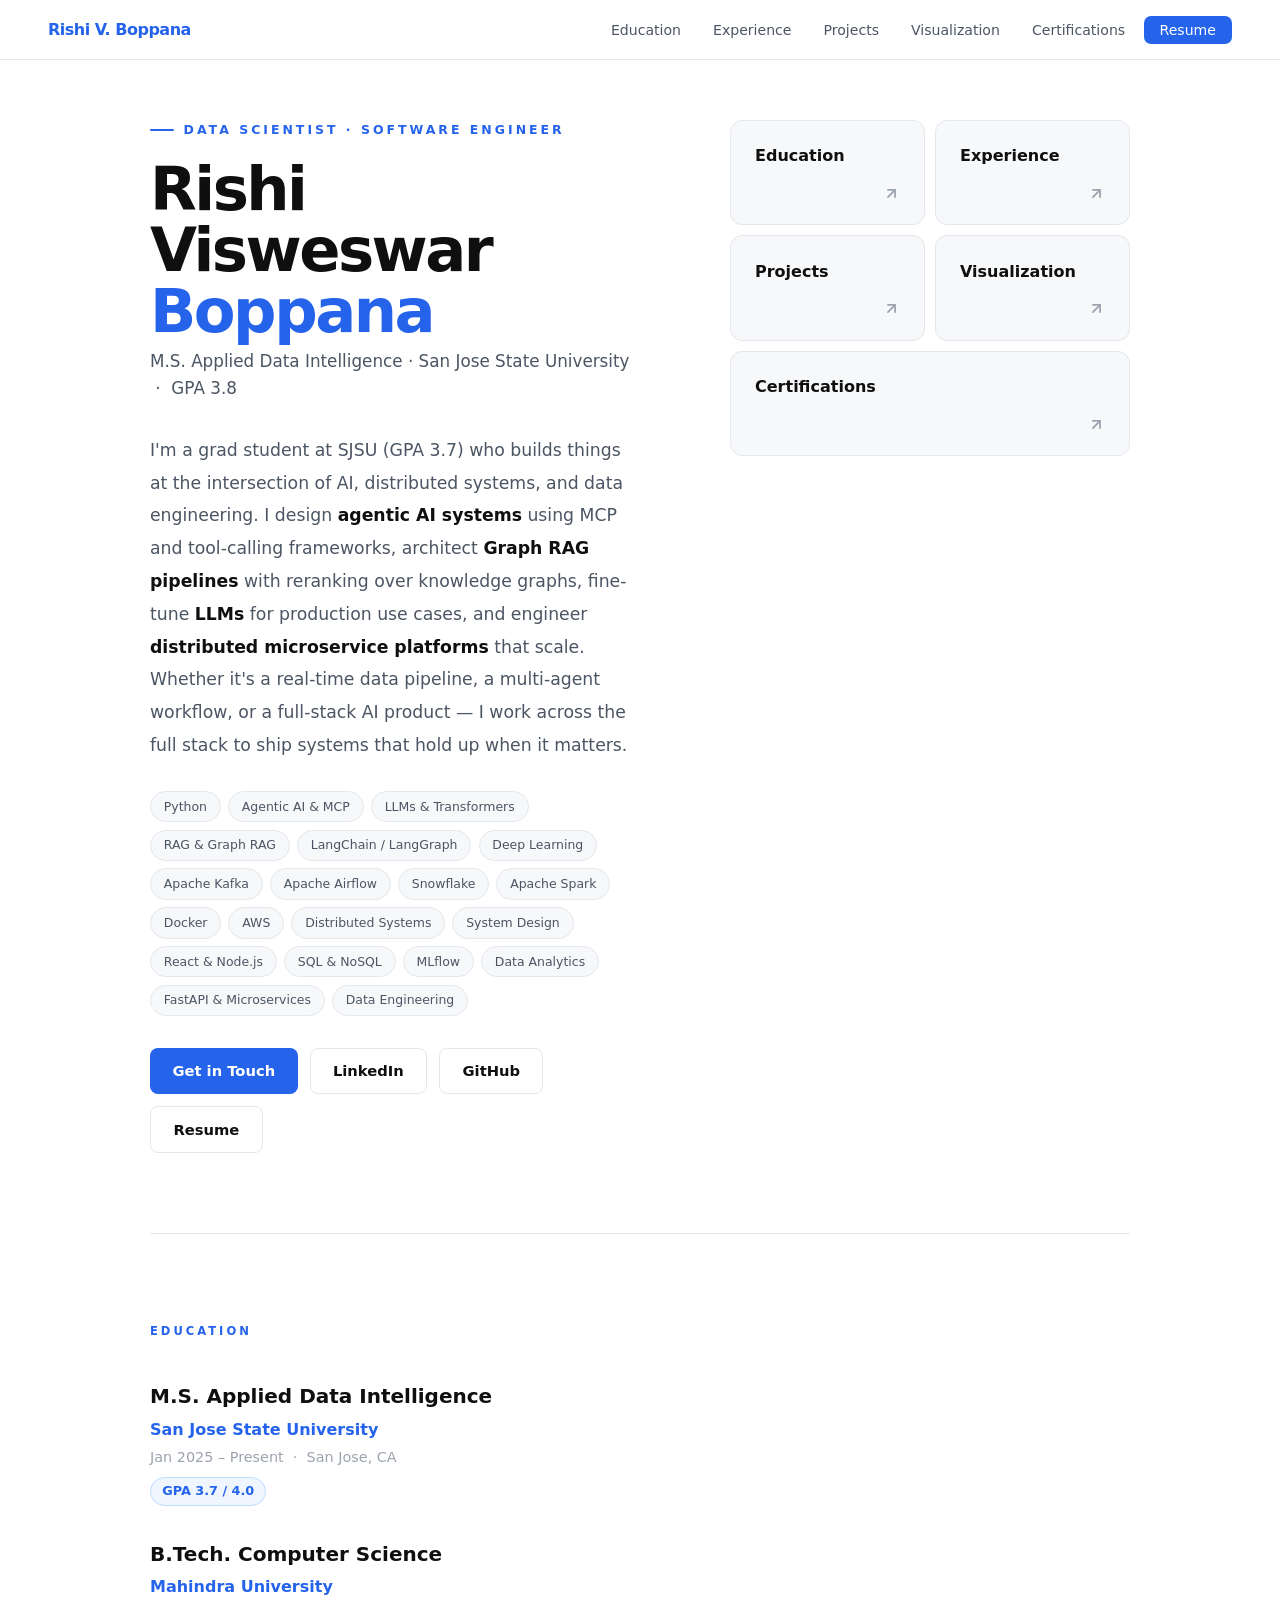
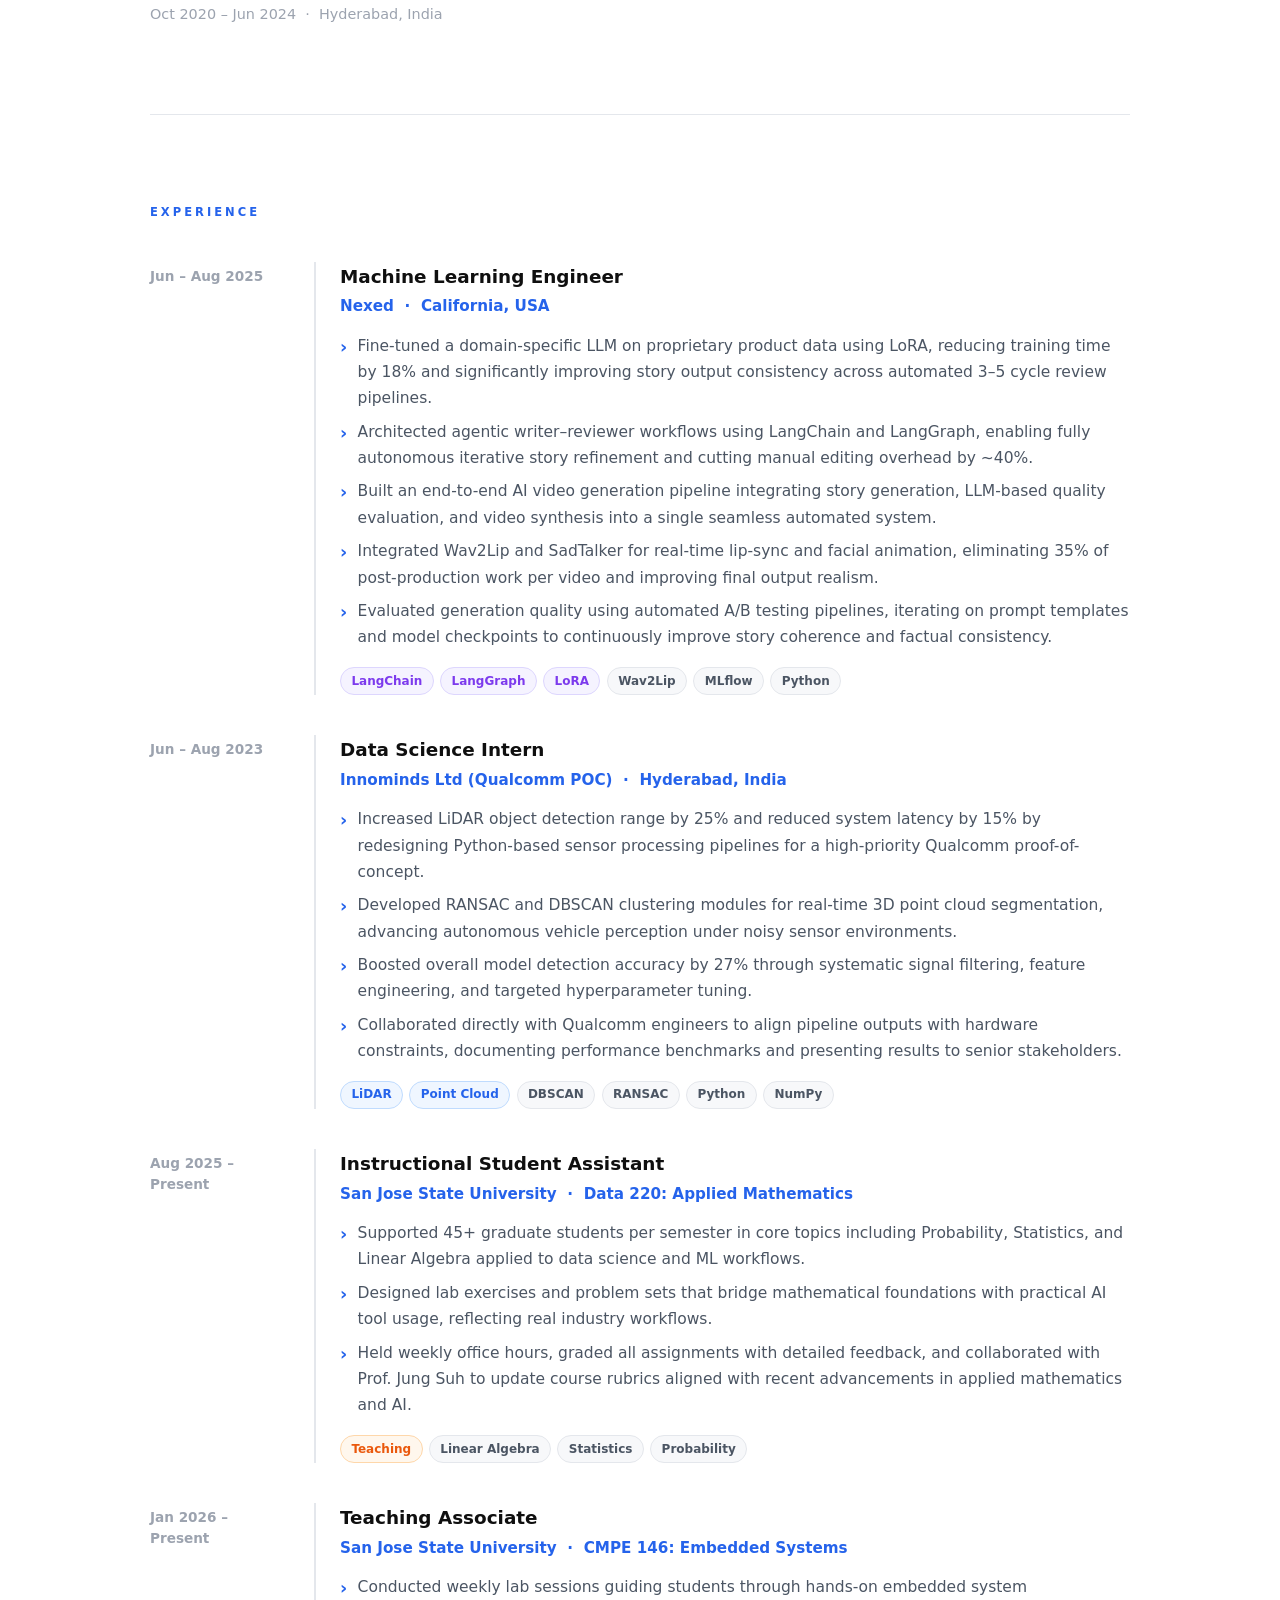
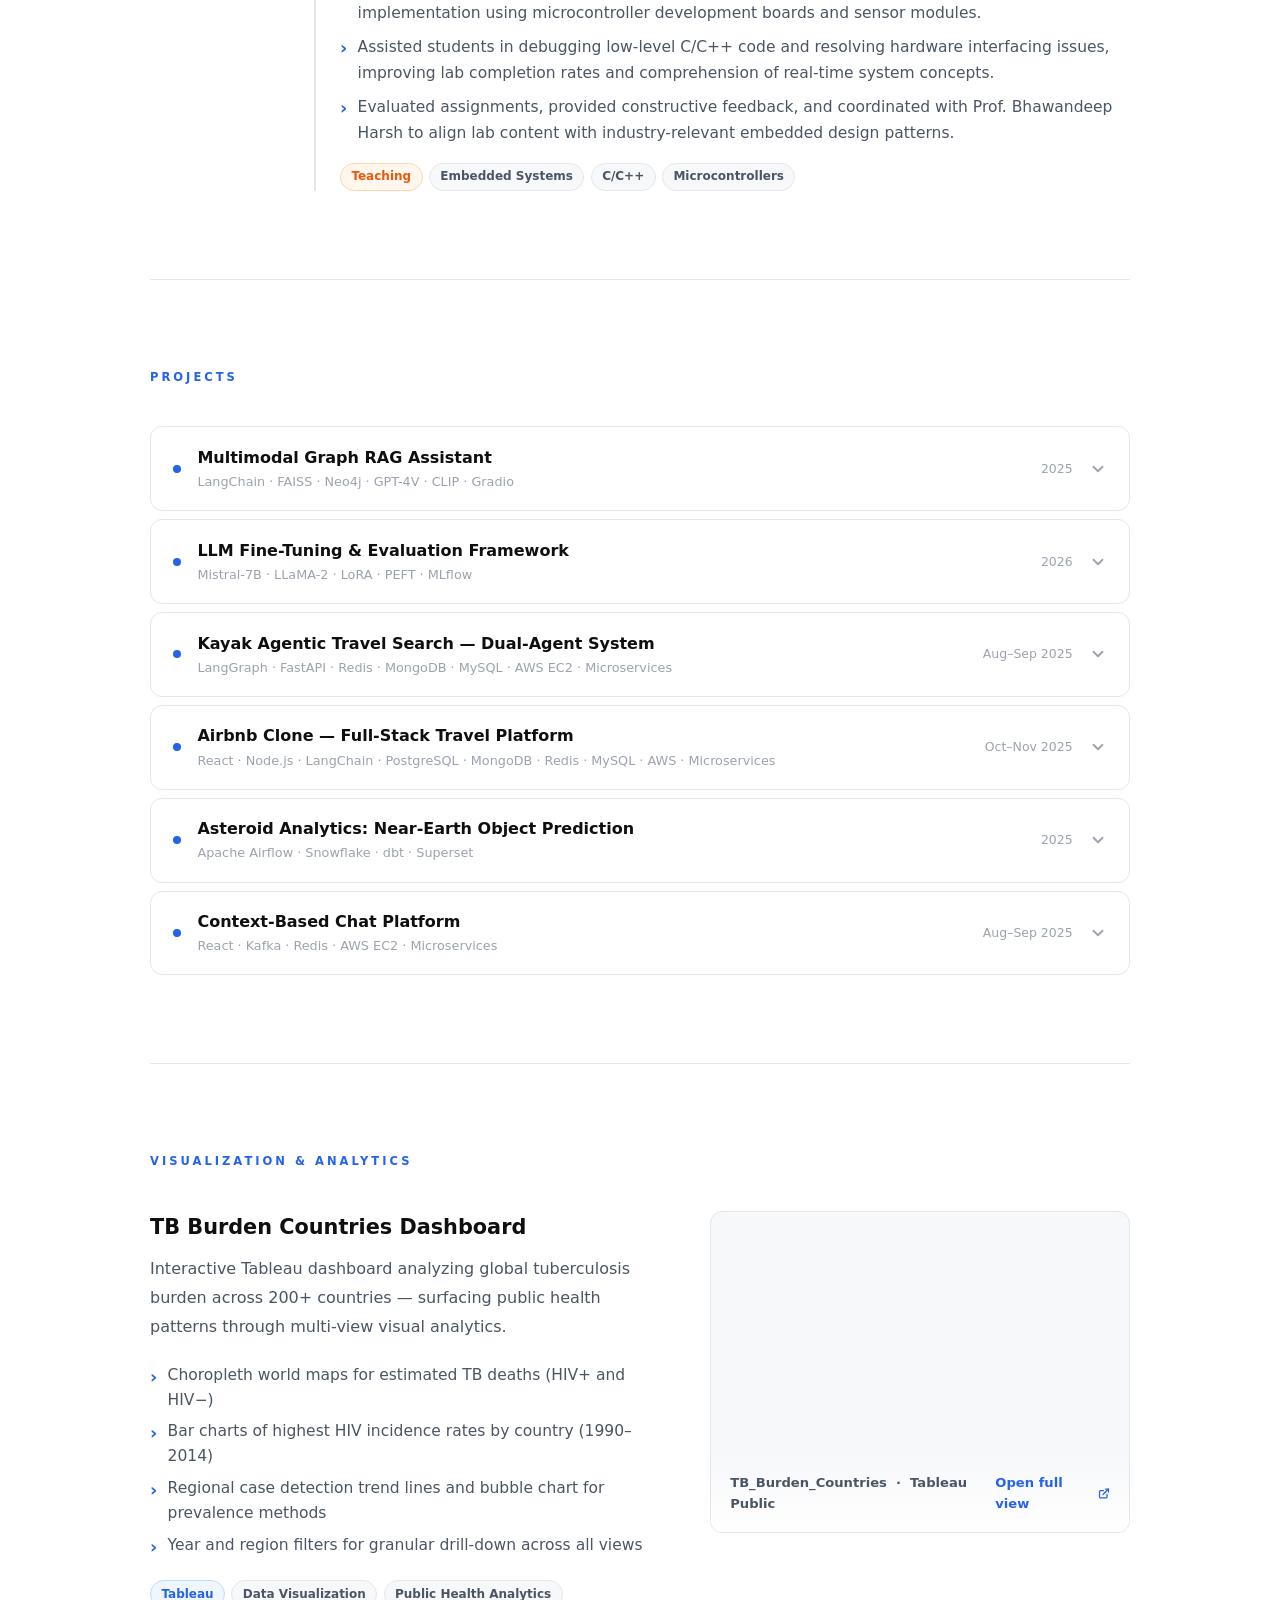
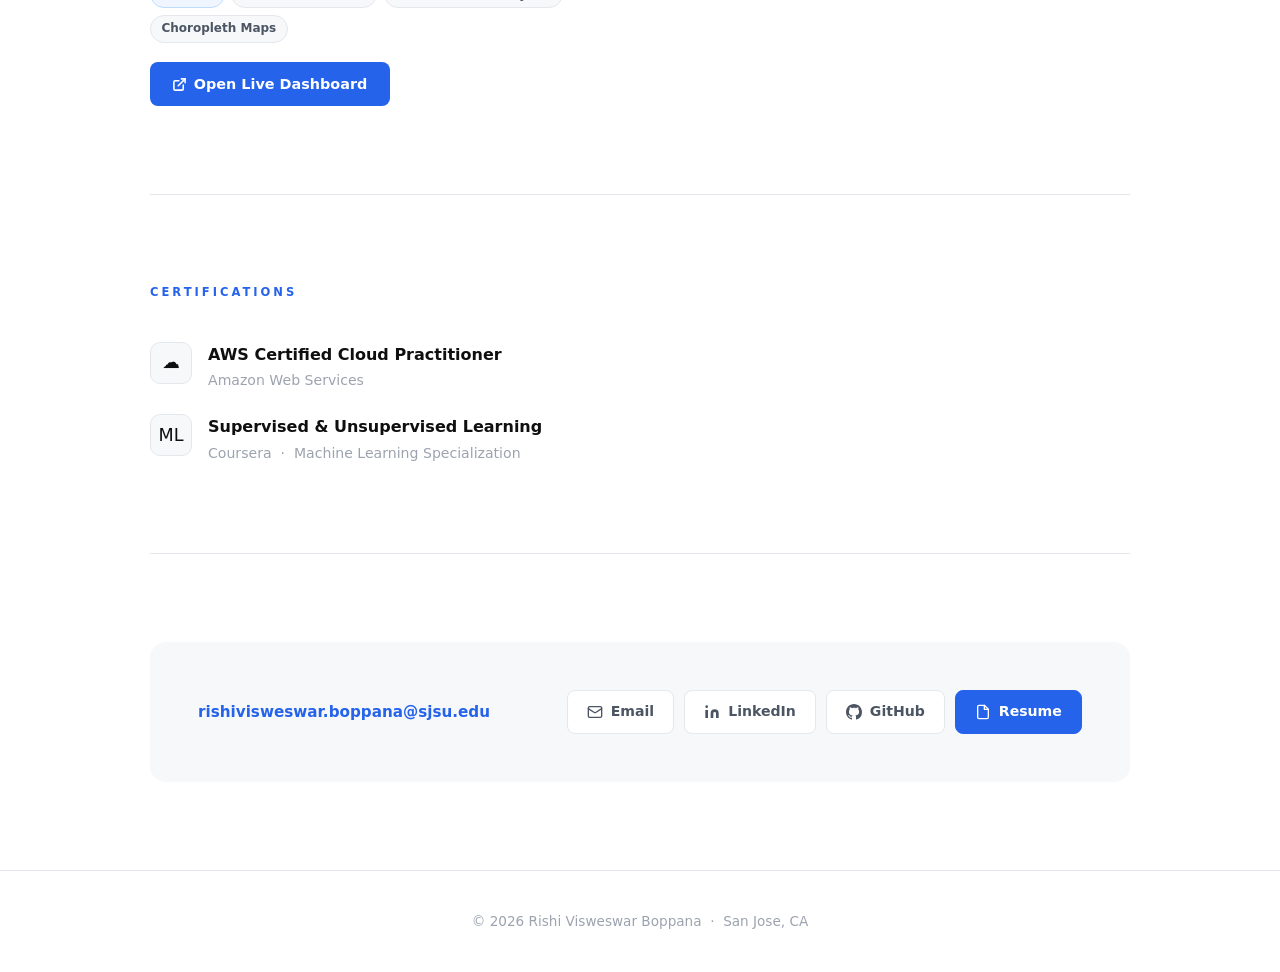
==== index.html @ b22c9c9e "Updating GPA" ====
<!DOCTYPE html>
<html lang="en">
<head>
  <meta charset="UTF-8" />
  <meta name="viewport" content="width=device-width, initial-scale=1.0" />
  <title>Rishi Visweswar Boppana</title>
  <style>
    *, *::before, *::after { box-sizing: border-box; margin: 0; padding: 0; }
    :root {
      --bg:       #ffffff;
      --bg2:      #f7f8fa;
      --bg3:      #f0f2f5;
      --border:   #e4e7ec;
      --text:     #0f0f0f;
      --sub:      #4b5563;
      --muted:    #9ca3af;
      --accent:   #2563eb;
      --accent-h: #1d4ed8;
      --accent-l: #eff6ff;
      --accent-b: #bfdbfe;
      --green:    #16a34a;
      --green-l:  #f0fdf4;
      --purple:   #7c3aed;
      --purple-l: #f5f3ff;
      --orange:   #ea580c;
      --orange-l: #fff7ed;
      --radius:   12px;
      --t:        0.2s ease;
    }
    html { scroll-behavior: smooth; }
    body { font-family: 'Segoe UI', system-ui, -apple-system, sans-serif; background: var(--bg); color: var(--text); line-height: 1.6; font-size: 17px; }
    ::-webkit-scrollbar { width: 5px; }
    ::-webkit-scrollbar-track { background: var(--bg2); }
    ::-webkit-scrollbar-thumb { background: var(--border); border-radius: 99px; }

    /* ── Nav ── */
    nav {
      position: fixed; top: 0; left: 0; right: 0; z-index: 200;
      background: rgba(255,255,255,0.92); backdrop-filter: blur(16px);
      border-bottom: 1px solid var(--border);
      height: 60px; display: flex; align-items: center; justify-content: space-between;
      padding: 0 3rem;
    }
    .nav-brand { font-weight: 800; font-size: 1rem; color: var(--accent); text-decoration: none; letter-spacing: -0.5px; }
    .nav-links { display: flex; gap: 0.3rem; list-style: none; }
    .nav-links a {
      text-decoration: none; color: var(--sub); font-size: 0.88rem; font-weight: 500;
      padding: 0.4rem 0.85rem; border-radius: 7px; transition: all var(--t);
    }
    .nav-links a:hover { background: var(--accent-l); color: var(--accent); }
    .nav-resume-btn {
      background: var(--accent); color: #fff !important;
      padding: 0.4rem 1rem !important; border-radius: 7px;
    }
    .nav-resume-btn:hover { background: var(--accent-h) !important; color: #fff !important; }

    /* ── Page layout ── */
    .page { max-width: 1060px; margin: 0 auto; padding: 0 2.5rem; }

    /* ── Hero ── */
    .hero {
      padding-top: 120px; padding-bottom: 80px;
      display: grid; grid-template-columns: 1fr 400px; gap: 6rem; align-items: start;
    }
    .hero-eyebrow {
      font-size: 0.78rem; font-weight: 700; color: var(--accent);
      letter-spacing: 3px; text-transform: uppercase;
      margin-bottom: 1.2rem; display: flex; align-items: center; gap: 0.6rem;
    }
    .hero-eyebrow::before { content: ''; width: 24px; height: 2px; background: var(--accent); border-radius: 2px; }
    h1.hero-name {
      font-size: 3.8rem; font-weight: 800; line-height: 1.0;
      letter-spacing: -2.5px; color: var(--text); margin-bottom: 0.4rem;
    }
    h1.hero-name span { color: var(--accent); }
    .hero-role { font-size: 1.05rem; color: var(--sub); font-weight: 500; margin-bottom: 2rem; }
    .hero-bio { font-size: 1.08rem; color: var(--sub); line-height: 1.9; margin-bottom: 1.8rem; }
    .hero-bio strong { color: var(--text); font-weight: 700; }
    .hero-bio p + p { margin-top: 1rem; }
    .tags { display: flex; flex-wrap: wrap; gap: 0.45rem; margin-bottom: 2rem; }
    .tag-pill {
      font-size: 0.78rem; font-weight: 500; padding: 0.3rem 0.8rem;
      border-radius: 99px; border: 1.5px solid var(--border);
      color: var(--sub); background: var(--bg2); transition: all var(--t);
    }
    .tag-pill:hover { border-color: var(--accent); color: var(--accent); background: var(--accent-l); }
    .hero-btns { display: flex; gap: 0.75rem; flex-wrap: wrap; }
    .btn {
      padding: 0.65rem 1.4rem; border-radius: 8px; font-weight: 600; font-size: 0.92rem;
      text-decoration: none; transition: all var(--t);
      display: inline-flex; align-items: center; gap: 0.4rem;
    }
    .btn-solid { background: var(--accent); color: #fff; }
    .btn-solid:hover { background: var(--accent-h); }
    .btn-outline { background: transparent; color: var(--text); border: 1.5px solid var(--border); }
    .btn-outline:hover { border-color: var(--accent); color: var(--accent); background: var(--accent-l); }

    /* Section nav boxes */
    .section-nav { display: grid; grid-template-columns: 1fr 1fr; gap: 10px; }
    .snav-box {
      display: flex; flex-direction: column; justify-content: space-between;
      background: var(--bg2); border: 1.5px solid var(--border);
      border-radius: var(--radius); padding: 1.4rem 1.5rem;
      text-decoration: none; min-height: 90px;
      transition: all var(--t);
    }
    .snav-box:hover {
      border-color: var(--accent); background: var(--accent-l);
      transform: translateY(-2px); box-shadow: 0 4px 20px rgba(37,99,235,0.1);
    }
    .snav-name { font-size: 1rem; font-weight: 700; color: var(--text); }
    .snav-arrow { display: flex; justify-content: flex-end; margin-top: 1rem; }
    .snav-arrow svg { width: 17px; height: 17px; color: var(--muted); transition: all var(--t); }
    .snav-box:hover .snav-arrow svg { color: var(--accent); transform: translate(2px,-2px); }
    .snav-span2 { grid-column: span 2; }

    /* ── Section divider ── */
    .sec-divider { border: none; border-top: 1px solid var(--border); margin: 0; }

    /* ── Section ── */
    .sec { padding: 5.5rem 0; }
    .sec-label {
      font-size: 0.72rem; font-weight: 800; letter-spacing: 3px;
      text-transform: uppercase; color: var(--accent); margin-bottom: 2.5rem;
    }

    /* ── Education ── */
    .edu-list { display: flex; flex-direction: column; gap: 2rem; }
    .edu-item {}
    .edu-degree { font-size: 1.25rem; font-weight: 700; color: var(--text); }
    .edu-school { font-size: 1rem; color: var(--accent); font-weight: 600; margin: 0.3rem 0 0.2rem; }
    .edu-meta { font-size: 0.9rem; color: var(--muted); }
    .edu-gpa {
      display: inline-block; margin-top: 0.5rem;
      font-size: 0.8rem; font-weight: 700; color: var(--accent);
      background: var(--accent-l); border: 1.5px solid var(--accent-b);
      padding: 0.2rem 0.7rem; border-radius: 99px;
    }

    /* ── Experience ── */
    .exp-list { display: flex; flex-direction: column; gap: 2.5rem; }
    .exp-item { display: grid; grid-template-columns: 140px 1fr; gap: 1.5rem; }
    .exp-date { font-size: 0.85rem; color: var(--muted); font-weight: 600; padding-top: 0.25rem; line-height: 1.5; }
    .exp-content { border-left: 2px solid var(--border); padding-left: 1.5rem; }
    .exp-title { font-size: 1.15rem; font-weight: 700; color: var(--text); }
    .exp-org { font-size: 0.95rem; color: var(--accent); font-weight: 600; margin: 0.2rem 0 0.65rem; }
    .exp-bullets { list-style: none; }
    .exp-bullets li { font-size: 0.97rem; color: var(--sub); padding: 0.22rem 0 0.22rem 1.1rem; position: relative; line-height: 1.7; }
    .exp-bullets li::before { content: '›'; position: absolute; left: 0; color: var(--accent); font-weight: 700; font-size: 1.1rem; }
    .chip-row { display: flex; flex-wrap: wrap; gap: 0.4rem; margin-top: 0.8rem; }
    .chip {
      font-size: 0.75rem; font-weight: 600; padding: 0.22rem 0.65rem;
      border-radius: 99px; border: 1.5px solid;
    }
    .chip-blue   { background: #eff6ff; color: #2563eb; border-color: #bfdbfe; }
    .chip-purple { background: #f5f3ff; color: #7c3aed; border-color: #ddd6fe; }
    .chip-green  { background: #f0fdf4; color: #16a34a; border-color: #bbf7d0; }
    .chip-orange { background: #fff7ed; color: #ea580c; border-color: #fed7aa; }
    .chip-gray   { background: var(--bg2); color: var(--sub); border-color: var(--border); }

    /* ── Projects ── */
    .proj-list { display: flex; flex-direction: column; gap: 0.5rem; }
    .proj-item {
      border: 1.5px solid var(--border); border-radius: var(--radius);
      overflow: hidden; background: var(--bg);
      transition: border-color var(--t), box-shadow var(--t);
    }
    .proj-item:hover { border-color: var(--accent-b); }
    .proj-item.open { border-color: var(--accent); box-shadow: 0 2px 16px rgba(37,99,235,0.08); }
    .proj-header {
      display: flex; align-items: center; justify-content: space-between;
      padding: 1.1rem 1.4rem; cursor: pointer; user-select: none;
      transition: background var(--t);
    }
    .proj-header:hover { background: var(--bg2); }
    .proj-left { display: flex; align-items: center; gap: 1rem; }
    .proj-dot { width: 8px; height: 8px; border-radius: 50%; background: var(--accent); flex-shrink: 0; }
    .proj-name { font-size: 1rem; font-weight: 700; color: var(--text); }
    .proj-stack { font-size: 0.8rem; color: var(--muted); margin-top: 0.1rem; }
    .proj-right { display: flex; align-items: center; gap: 1rem; flex-shrink: 0; }
    .proj-year { font-size: 0.78rem; color: var(--muted); white-space: nowrap; }
    .chevron { width: 18px; height: 18px; color: var(--muted); transition: transform var(--t); }
    .proj-item.open .chevron { transform: rotate(180deg); color: var(--accent); }
    .proj-body { max-height: 0; overflow: hidden; transition: max-height 0.4s cubic-bezier(.4,0,.2,1); }
    .proj-item.open .proj-body { max-height: 600px; }
    .proj-body-inner { padding: 1.1rem 1.4rem 1.4rem; border-top: 1px solid var(--border); background: var(--bg2); }
    .proj-bullets { list-style: none; margin-bottom: 1rem; }
    .proj-bullets li { font-size: 0.95rem; color: var(--sub); padding: 0.22rem 0 0.22rem 1.1rem; position: relative; line-height: 1.7; }
    .proj-bullets li::before { content: '›'; position: absolute; left: 0; color: var(--accent); font-weight: 700; font-size: 1.1rem; }
    .proj-footer { display: flex; align-items: center; justify-content: space-between; flex-wrap: wrap; gap: 0.7rem; }
    .gh-link {
      font-size: 0.85rem; font-weight: 600; text-decoration: none; color: var(--accent);
      display: flex; align-items: center; gap: 0.35rem; transition: color var(--t);
    }
    .gh-link:hover { color: var(--accent-h); }

    /* ── Visualization ── */
    .viz-wrap { display: grid; grid-template-columns: 1fr 420px; gap: 3rem; align-items: start; }
    .viz-title { font-size: 1.3rem; font-weight: 700; color: var(--text); margin-bottom: 0.7rem; }
    .viz-desc { font-size: 1rem; color: var(--sub); line-height: 1.8; margin-bottom: 1.1rem; }
    .viz-bullets { list-style: none; margin-bottom: 1.2rem; }
    .viz-bullets li { font-size: 0.97rem; color: var(--sub); padding: 0.22rem 0 0.22rem 1.1rem; position: relative; line-height: 1.6; }
    .viz-bullets li::before { content: '›'; position: absolute; left: 0; color: var(--accent); font-weight: 700; font-size: 1.1rem; }
    .tableau-frame-wrap {
      border: 1.5px solid var(--border); border-radius: var(--radius);
      overflow: hidden; background: var(--bg2);
      position: relative;
    }
    .tableau-frame-wrap iframe {
      display: block; width: 100%; height: 320px; border: none;
    }
    .tableau-overlay {
      position: absolute; bottom: 0; left: 0; right: 0;
      background: linear-gradient(transparent, rgba(255,255,255,0.95));
      padding: 1.5rem 1.2rem 1.1rem;
      display: flex; align-items: center; justify-content: space-between;
    }
    .tableau-label { font-size: 0.82rem; font-weight: 600; color: var(--sub); }
    .tableau-open {
      font-size: 0.82rem; font-weight: 700; color: var(--accent);
      text-decoration: none; display: flex; align-items: center; gap: 0.3rem;
      transition: color var(--t);
    }
    .tableau-open:hover { color: var(--accent-h); }

    /* ── Certifications ── */
    .cert-list { display: flex; flex-direction: column; gap: 1.4rem; }
    .cert-item { display: flex; align-items: flex-start; gap: 1rem; }
    .cert-icon {
      width: 42px; height: 42px; border-radius: 10px;
      border: 1.5px solid var(--border); background: var(--bg2);
      display: flex; align-items: center; justify-content: center;
      flex-shrink: 0; font-size: 1.1rem;
    }
    .cert-name { font-size: 1rem; font-weight: 700; color: var(--text); }
    .cert-issuer { font-size: 0.88rem; color: var(--muted); margin-top: 0.15rem; }

    /* ── Contact ── */
    .contact-wrap {
      background: var(--bg2); border-radius: 16px; padding: 3rem;
      display: flex; align-items: center; justify-content: space-between;
      flex-wrap: wrap; gap: 2rem;
    }
    .contact-hl { font-size: 1.5rem; font-weight: 800; color: var(--text); letter-spacing: -0.5px; }
    .contact-sub { font-size: 1rem; color: var(--sub); margin-top: 0.3rem; }
    .contact-links { display: flex; gap: 0.6rem; flex-wrap: wrap; }
    .contact-btn {
      display: flex; align-items: center; gap: 0.5rem;
      padding: 0.6rem 1.2rem; border-radius: 8px;
      font-weight: 600; font-size: 0.88rem; text-decoration: none;
      border: 1.5px solid var(--border); color: var(--sub); background: var(--bg);
      transition: all var(--t);
    }
    .contact-btn:hover { border-color: var(--accent); color: var(--accent); background: var(--accent-l); }
    .contact-btn svg { width: 16px; height: 16px; }

    /* ── Footer ── */
    footer { text-align: center; padding: 2.5rem; font-size: 0.85rem; color: var(--muted); border-top: 1px solid var(--border); }

    /* ── Fade-in ── */
    .fi { opacity: 0; transform: translateY(16px); transition: opacity 0.55s ease, transform 0.55s ease; }
    .fi.vis { opacity: 1; transform: none; }

    @media (max-width: 860px) {
      .hero { grid-template-columns: 1fr; gap: 3rem; }
      .viz-wrap { grid-template-columns: 1fr; }
      nav { padding: 0 1.5rem; }
      .page { padding: 0 1.5rem; }
    }
    @media (max-width: 580px) {
      h1.hero-name { font-size: 2.8rem; letter-spacing: -1.5px; }
      .exp-item { grid-template-columns: 1fr; gap: 0.3rem; }
      .nav-links { display: none; }
      .contact-wrap { padding: 2rem 1.5rem; }
    }
  </style>
</head>
<body>

<nav>
  <a class="nav-brand" href="index.html">Rishi V. Boppana</a>
  <ul class="nav-links">
    <li><a href="#education">Education</a></li>
    <li><a href="#experience">Experience</a></li>
    <li><a href="#projects">Projects</a></li>
    <li><a href="#viz">Visualization</a></li>
    <li><a href="#certifications">Certifications</a></li>
    <li><a href="resume.html" class="nav-resume-btn">Resume</a></li>
  </ul>
</nav>

<div class="page">

  <!-- ══ HERO ══ -->
  <div class="hero">
    <div class="fi">
      <p class="hero-eyebrow">Data Scientist · Software Engineer</p>
      <h1 class="hero-name">Rishi<br>Visweswar<br><span>Boppana</span></h1>
      <p class="hero-role">M.S. Applied Data Intelligence · San Jose State University &nbsp;·&nbsp; GPA 3.8</p>
      <div class="hero-bio">
        <p>
          I'm a grad student at SJSU (GPA 3.7) who builds things at the intersection of AI, distributed systems, and data engineering. I design <strong>agentic AI systems</strong> using MCP and tool-calling frameworks, architect <strong>Graph RAG pipelines</strong> with reranking over knowledge graphs, fine-tune <strong>LLMs</strong> for production use cases, and engineer <strong>distributed microservice platforms</strong> that scale. Whether it's a real-time data pipeline, a multi-agent workflow, or a full-stack AI product — I work across the full stack to ship systems that hold up when it matters.
        </p>
      </div>
      <div class="tags">
        <span class="tag-pill">Python</span>
        <span class="tag-pill">Agentic AI & MCP</span>
        <span class="tag-pill">LLMs & Transformers</span>
        <span class="tag-pill">RAG & Graph RAG</span>
        <span class="tag-pill">LangChain / LangGraph</span>
        <span class="tag-pill">Deep Learning</span>
        <span class="tag-pill">Apache Kafka</span>
        <span class="tag-pill">Apache Airflow</span>
        <span class="tag-pill">Snowflake</span>
        <span class="tag-pill">Apache Spark</span>
        <span class="tag-pill">Docker</span>
        <span class="tag-pill">AWS</span>
        <span class="tag-pill">Distributed Systems</span>
        <span class="tag-pill">System Design</span>
        <span class="tag-pill">React & Node.js</span>
        <span class="tag-pill">SQL & NoSQL</span>
        <span class="tag-pill">MLflow</span>
        <span class="tag-pill">Data Analytics</span>
        <span class="tag-pill">FastAPI & Microservices</span>
        <span class="tag-pill">Data Engineering</span>
      </div>
      <div class="hero-btns">
        <a href="mailto:rishivisweswar.boppana@sjsu.edu" class="btn btn-solid">Get in Touch</a>
        <a href="https://www.linkedin.com/in/rishi-boppana/" target="_blank" class="btn btn-outline">LinkedIn</a>
        <a href="https://github.com/rishiboppana" target="_blank" class="btn btn-outline">GitHub</a>
        <a href="resume.html" class="btn btn-outline">Resume</a>
      </div>
    </div>

    <div class="fi" style="transition-delay:0.1s">
      <div class="section-nav">
        <a class="snav-box" href="#education">
          <div class="snav-name">Education</div>
          <div class="snav-arrow"><svg viewBox="0 0 24 24" fill="none" stroke="currentColor" stroke-width="2.5" stroke-linecap="round" stroke-linejoin="round"><line x1="7" y1="17" x2="17" y2="7"/><polyline points="7 7 17 7 17 17"/></svg></div>
        </a>
        <a class="snav-box" href="#experience">
          <div class="snav-name">Experience</div>
          <div class="snav-arrow"><svg viewBox="0 0 24 24" fill="none" stroke="currentColor" stroke-width="2.5" stroke-linecap="round" stroke-linejoin="round"><line x1="7" y1="17" x2="17" y2="7"/><polyline points="7 7 17 7 17 17"/></svg></div>
        </a>
        <a class="snav-box" href="#projects">
          <div class="snav-name">Projects</div>
          <div class="snav-arrow"><svg viewBox="0 0 24 24" fill="none" stroke="currentColor" stroke-width="2.5" stroke-linecap="round" stroke-linejoin="round"><line x1="7" y1="17" x2="17" y2="7"/><polyline points="7 7 17 7 17 17"/></svg></div>
        </a>
        <a class="snav-box" href="#viz">
          <div class="snav-name">Visualization</div>
          <div class="snav-arrow"><svg viewBox="0 0 24 24" fill="none" stroke="currentColor" stroke-width="2.5" stroke-linecap="round" stroke-linejoin="round"><line x1="7" y1="17" x2="17" y2="7"/><polyline points="7 7 17 7 17 17"/></svg></div>
        </a>
        <a class="snav-box snav-span2" href="#certifications">
          <div class="snav-name">Certifications</div>
          <div class="snav-arrow"><svg viewBox="0 0 24 24" fill="none" stroke="currentColor" stroke-width="2.5" stroke-linecap="round" stroke-linejoin="round"><line x1="7" y1="17" x2="17" y2="7"/><polyline points="7 7 17 7 17 17"/></svg></div>
        </a>
      </div>
    </div>
  </div>

  <hr class="sec-divider">

  <!-- ══ EDUCATION ══ -->
  <div class="sec fi" id="education">
    <p class="sec-label">Education</p>
    <div class="edu-list">
      <div class="edu-item">
        <div class="edu-degree">M.S. Applied Data Intelligence</div>
        <div class="edu-school">San Jose State University</div>
        <div class="edu-meta">Jan 2025 – Present &nbsp;·&nbsp; San Jose, CA</div>
        <span class="edu-gpa">GPA 3.7 / 4.0</span>
      </div>
      <div class="edu-item">
        <div class="edu-degree">B.Tech. Computer Science</div>
        <div class="edu-school">Mahindra University</div>
        <div class="edu-meta">Oct 2020 – Jun 2024 &nbsp;·&nbsp; Hyderabad, India</div>
      </div>
    </div>
  </div>

  <hr class="sec-divider">

  <!-- ══ EXPERIENCE ══ -->
  <div class="sec fi" id="experience">
    <p class="sec-label">Experience</p>
    <div class="exp-list">

      <div class="exp-item">
        <div class="exp-date">Jun – Aug 2025</div>
        <div class="exp-content">
          <div class="exp-title">Machine Learning Engineer</div>
          <div class="exp-org">Nexed &nbsp;·&nbsp; California, USA</div>
          <ul class="exp-bullets">
            <li>Fine-tuned a domain-specific LLM on proprietary product data using LoRA, reducing training time by 18% and significantly improving story output consistency across automated 3–5 cycle review pipelines.</li>
            <li>Architected agentic writer–reviewer workflows using LangChain and LangGraph, enabling fully autonomous iterative story refinement and cutting manual editing overhead by ~40%.</li>
            <li>Built an end-to-end AI video generation pipeline integrating story generation, LLM-based quality evaluation, and video synthesis into a single seamless automated system.</li>
            <li>Integrated Wav2Lip and SadTalker for real-time lip-sync and facial animation, eliminating 35% of post-production work per video and improving final output realism.</li>
            <li>Evaluated generation quality using automated A/B testing pipelines, iterating on prompt templates and model checkpoints to continuously improve story coherence and factual consistency.</li>
          </ul>
          <div class="chip-row">
            <span class="chip chip-purple">LangChain</span><span class="chip chip-purple">LangGraph</span>
            <span class="chip chip-purple">LoRA</span><span class="chip chip-gray">Wav2Lip</span><span class="chip chip-gray">MLflow</span><span class="chip chip-gray">Python</span>
          </div>
        </div>
      </div>

      <div class="exp-item">
        <div class="exp-date">Jun – Aug 2023</div>
        <div class="exp-content">
          <div class="exp-title">Data Science Intern</div>
          <div class="exp-org">Innominds Ltd (Qualcomm POC) &nbsp;·&nbsp; Hyderabad, India</div>
          <ul class="exp-bullets">
            <li>Increased LiDAR object detection range by 25% and reduced system latency by 15% by redesigning Python-based sensor processing pipelines for a high-priority Qualcomm proof-of-concept.</li>
            <li>Developed RANSAC and DBSCAN clustering modules for real-time 3D point cloud segmentation, advancing autonomous vehicle perception under noisy sensor environments.</li>
            <li>Boosted overall model detection accuracy by 27% through systematic signal filtering, feature engineering, and targeted hyperparameter tuning.</li>
            <li>Collaborated directly with Qualcomm engineers to align pipeline outputs with hardware constraints, documenting performance benchmarks and presenting results to senior stakeholders.</li>
          </ul>
          <div class="chip-row">
            <span class="chip chip-blue">LiDAR</span><span class="chip chip-blue">Point Cloud</span>
            <span class="chip chip-gray">DBSCAN</span><span class="chip chip-gray">RANSAC</span><span class="chip chip-gray">Python</span><span class="chip chip-gray">NumPy</span>
          </div>
        </div>
      </div>

      <div class="exp-item">
        <div class="exp-date">Aug 2025 – Present</div>
        <div class="exp-content">
          <div class="exp-title">Instructional Student Assistant</div>
          <div class="exp-org">San Jose State University &nbsp;·&nbsp; Data 220: Applied Mathematics</div>
          <ul class="exp-bullets">
            <li>Supported 45+ graduate students per semester in core topics including Probability, Statistics, and Linear Algebra applied to data science and ML workflows.</li>
            <li>Designed lab exercises and problem sets that bridge mathematical foundations with practical AI tool usage, reflecting real industry workflows.</li>
            <li>Held weekly office hours, graded all assignments with detailed feedback, and collaborated with Prof. Jung Suh to update course rubrics aligned with recent advancements in applied mathematics and AI.</li>
          </ul>
          <div class="chip-row">
            <span class="chip chip-orange">Teaching</span><span class="chip chip-gray">Linear Algebra</span><span class="chip chip-gray">Statistics</span><span class="chip chip-gray">Probability</span>
          </div>
        </div>
      </div>

      <div class="exp-item">
        <div class="exp-date">Jan 2026 – Present</div>
        <div class="exp-content">
          <div class="exp-title">Teaching Associate</div>
          <div class="exp-org">San Jose State University &nbsp;·&nbsp; CMPE 146: Embedded Systems</div>
          <ul class="exp-bullets">
            <li>Conducted weekly lab sessions guiding students through hands-on embedded system implementation using microcontroller development boards and sensor modules.</li>
            <li>Assisted students in debugging low-level C/C++ code and resolving hardware interfacing issues, improving lab completion rates and comprehension of real-time system concepts.</li>
            <li>Evaluated assignments, provided constructive feedback, and coordinated with Prof. Bhawandeep Harsh to align lab content with industry-relevant embedded design patterns.</li>
          </ul>
          <div class="chip-row">
            <span class="chip chip-orange">Teaching</span><span class="chip chip-gray">Embedded Systems</span><span class="chip chip-gray">C/C++</span><span class="chip chip-gray">Microcontrollers</span>
          </div>
        </div>
      </div>

    </div>
  </div>

  <hr class="sec-divider">

  <!-- ══ PROJECTS ══ -->
  <div class="sec fi" id="projects">
    <p class="sec-label">Projects</p>
    <div class="proj-list">

      <div class="proj-item">
        <div class="proj-header" onclick="toggleProj(this)">
          <div class="proj-left">
            <span class="proj-dot"></span>
            <div>
              <div class="proj-name">Multimodal Graph RAG Assistant</div>
              <div class="proj-stack">LangChain · FAISS · Neo4j · GPT-4V · CLIP · Gradio</div>
            </div>
          </div>
          <div class="proj-right">
            <span class="proj-year">2025</span>
            <svg class="chevron" viewBox="0 0 24 24" fill="none" stroke="currentColor" stroke-width="2.5" stroke-linecap="round" stroke-linejoin="round"><polyline points="6 9 12 15 18 9"/></svg>
          </div>
        </div>
        <div class="proj-body"><div class="proj-body-inner">
          <ul class="proj-bullets">
            <li><strong>Problem:</strong> Standard vector RAG fails on complex documents where entities and concepts are deeply interconnected — requiring a hybrid retrieval system that combines dense vector search with structured knowledge graph traversal.</li>
            <li><strong>Graph RAG Architecture:</strong> Integrated Neo4j as a knowledge graph store alongside FAISS vector index — entities and relationships extracted from documents are stored as graph nodes/edges, enabling multi-hop reasoning and relationship-aware retrieval that flat vector search cannot do.</li>
            <li><strong>Reranking Pipeline:</strong> Added a cross-encoder reranking stage after initial retrieval — candidate passages from both FAISS and Neo4j are scored by a reranker model and fused before being passed to GPT-4, significantly improving answer precision on complex multi-entity queries.</li>
            <li><strong>Multimodal Layer:</strong> Integrated CLIP for image embedding and GPT-4V for visual question answering, extending retrieval across PDFs, images, and structured tables with consistent accuracy across heterogeneous document types.</li>
            <li><strong>Deployment:</strong> Deployed as a Gradio web app with real-time multi-turn conversation, source attribution per response, and a retrieval trace panel surfacing which graph paths and vector chunks contributed to each answer.</li>
          </ul>
          <div class="proj-footer">
            <div class="chip-row"><span class="chip chip-blue">LangChain</span><span class="chip chip-blue">FAISS</span><span class="chip chip-purple">Neo4j</span><span class="chip chip-purple">Graph RAG</span><span class="chip chip-blue">GPT-4V</span><span class="chip chip-blue">CLIP</span><span class="chip chip-gray">Reranking</span><span class="chip chip-gray">Gradio</span></div>
            <a href="https://github.com/rishiboppana" class="gh-link" target="_blank">
              <svg width="14" height="14" viewBox="0 0 24 24" fill="currentColor"><path d="M12 0C5.37 0 0 5.37 0 12c0 5.31 3.435 9.795 8.205 11.385.6.105.825-.255.825-.57 0-.285-.015-1.23-.015-2.235-3.015.555-3.795-.735-4.035-1.41-.135-.345-.72-1.41-1.23-1.695-.42-.225-1.02-.78-.015-.795.945-.015 1.62.87 1.845 1.23 1.08 1.815 2.805 1.305 3.495.99.105-.78.42-1.305.765-1.605-2.67-.3-5.46-1.335-5.46-5.925 0-1.305.465-2.385 1.23-3.225-.12-.3-.54-1.53.12-3.18 0 0 1.005-.315 3.3 1.23.96-.27 1.98-.405 3-.405s2.04.135 3 .405c2.295-1.56 3.3-1.23 3.3-1.23.66 1.65.24 2.88.12 3.18.765.84 1.23 1.905 1.23 3.225 0 4.605-2.805 5.625-5.475 5.925.435.375.81 1.095.81 2.22 0 1.605-.015 2.895-.015 3.3 0 .315.225.69.825.57A12.02 12.02 0 0024 12c0-6.63-5.37-12-12-12z"/></svg>
              GitHub
            </a>
          </div>
        </div></div>
      </div>

      <div class="proj-item">
        <div class="proj-header" onclick="toggleProj(this)">
          <div class="proj-left">
            <span class="proj-dot"></span>
            <div>
              <div class="proj-name">LLM Fine-Tuning & Evaluation Framework</div>
              <div class="proj-stack">Mistral-7B · LLaMA-2 · LoRA · PEFT · MLflow</div>
            </div>
          </div>
          <div class="proj-right">
            <span class="proj-year">2026</span>
            <svg class="chevron" viewBox="0 0 24 24" fill="none" stroke="currentColor" stroke-width="2.5" stroke-linecap="round" stroke-linejoin="round"><polyline points="6 9 12 15 18 9"/></svg>
          </div>
        </div>
        <div class="proj-body"><div class="proj-body-inner">
          <ul class="proj-bullets">
            <li><strong>Goal:</strong> Build a reproducible framework for fine-tuning and evaluating open-source LLMs on domain-specific datasets, enabling systematic comparison of training strategies without requiring full model retraining.</li>
            <li><strong>Training:</strong> Fine-tuned Mistral-7B and LLaMA-2 on custom domain datasets using LoRA adapters and PEFT — training only a fraction of parameters while preserving base model accuracy, cutting compute by 60% compared to full fine-tuning.</li>
            <li><strong>Evaluation Pipeline:</strong> Built an automated MLflow-powered evaluation system that tracks every training run, logs BLEU, ROUGE-L, and perplexity metrics per checkpoint, and generates comparison dashboards across fine-tuning configurations.</li>
            <li><strong>Prompt Engineering Module:</strong> Designed a modular benchmarking suite that systematically tests zero-shot, few-shot, and instruction-tuned prompting across multiple NLP downstream tasks, giving a clear view of where each training strategy wins or fails.</li>
          </ul>
          <div class="proj-footer">
            <div class="chip-row"><span class="chip chip-purple">Mistral-7B</span><span class="chip chip-purple">LLaMA-2</span><span class="chip chip-purple">LoRA</span><span class="chip chip-purple">PEFT</span><span class="chip chip-gray">MLflow</span><span class="chip chip-gray">HuggingFace</span></div>
            <a href="https://github.com/rishiboppana" class="gh-link" target="_blank"><svg width="14" height="14" viewBox="0 0 24 24" fill="currentColor"><path d="M12 0C5.37 0 0 5.37 0 12c0 5.31 3.435 9.795 8.205 11.385.6.105.825-.255.825-.57 0-.285-.015-1.23-.015-2.235-3.015.555-3.795-.735-4.035-1.41-.135-.345-.72-1.41-1.23-1.695-.42-.225-1.02-.78-.015-.795.945-.015 1.62.87 1.845 1.23 1.08 1.815 2.805 1.305 3.495.99.105-.78.42-1.305.765-1.605-2.67-.3-5.46-1.335-5.46-5.925 0-1.305.465-2.385 1.23-3.225-.12-.3-.54-1.53.12-3.18 0 0 1.005-.315 3.3 1.23.96-.27 1.98-.405 3-.405s2.04.135 3 .405c2.295-1.56 3.3-1.23 3.3-1.23.66 1.65.24 2.88.12 3.18.765.84 1.23 1.905 1.23 3.225 0 4.605-2.805 5.625-5.475 5.925.435.375.81 1.095.81 2.22 0 1.605-.015 2.895-.015 3.3 0 .315.225.69.825.57A12.02 12.02 0 0024 12c0-6.63-5.37-12-12-12z"/></svg>GitHub</a>
          </div>
        </div></div>
      </div>

      <div class="proj-item">
        <div class="proj-header" onclick="toggleProj(this)">
          <div class="proj-left">
            <span class="proj-dot"></span>
            <div>
              <div class="proj-name">Kayak Agentic Travel Search — Dual-Agent System</div>
              <div class="proj-stack">LangGraph · FastAPI · Redis · MongoDB · MySQL · AWS EC2 · Microservices</div>
            </div>
          </div>
          <div class="proj-right">
            <span class="proj-year">Aug–Sep 2025</span>
            <svg class="chevron" viewBox="0 0 24 24" fill="none" stroke="currentColor" stroke-width="2.5" stroke-linecap="round" stroke-linejoin="round"><polyline points="6 9 12 15 18 9"/></svg>
          </div>
        </div>
        <div class="proj-body"><div class="proj-body-inner">
          <ul class="proj-bullets">
            <li><strong>Dual-Agent Design:</strong> Built a two-agent LangGraph architecture — Agent 1 parses natural-language queries into structured intents and constraints using MCP tool-calling; Agent 2 retrieves flights, hotels, and car data from a multi-database backend with Redis caching cutting repeated lookups by ~60%.</li>
            <li><strong>Microservice Architecture:</strong> Decomposed the backend into independent FastAPI microservices — a Query Service, Search Service, Cache Service, and User Service — each with its own data store: MySQL for structured booking records, MongoDB for unstructured travel content, and Redis for session state and hot-path caching.</li>
            <li><strong>Distributed Infrastructure:</strong> Deployed all services on AWS EC2 with auto-scaling groups, an Application Load Balancer distributing traffic across instances, and inter-service communication over REST — achieving 99.9% uptime and a 40% reduction in peak server load.</li>
            <li><strong>Conversational Intelligence:</strong> Implemented multi-turn context tracking and result reranking so users can progressively refine searches (e.g. "make it cheaper", "only direct flights") without re-stating full intent across conversation turns.</li>
          </ul>
          <div class="proj-footer">
            <div class="chip-row"><span class="chip chip-blue">LangGraph</span><span class="chip chip-blue">FastAPI</span><span class="chip chip-green">AWS EC2</span><span class="chip chip-green">Redis</span><span class="chip chip-purple">MongoDB</span><span class="chip chip-gray">MySQL</span><span class="chip chip-gray">Microservices</span><span class="chip chip-gray">MCP</span></div>
            <a href="https://github.com/rishiboppana" class="gh-link" target="_blank"><svg width="14" height="14" viewBox="0 0 24 24" fill="currentColor"><path d="M12 0C5.37 0 0 5.37 0 12c0 5.31 3.435 9.795 8.205 11.385.6.105.825-.255.825-.57 0-.285-.015-1.23-.015-2.235-3.015.555-3.795-.735-4.035-1.41-.135-.345-.72-1.41-1.23-1.695-.42-.225-1.02-.78-.015-.795.945-.015 1.62.87 1.845 1.23 1.08 1.815 2.805 1.305 3.495.99.105-.78.42-1.305.765-1.605-2.67-.3-5.46-1.335-5.46-5.925 0-1.305.465-2.385 1.23-3.225-.12-.3-.54-1.53.12-3.18 0 0 1.005-.315 3.3 1.23.96-.27 1.98-.405 3-.405s2.04.135 3 .405c2.295-1.56 3.3-1.23 3.3-1.23.66 1.65.24 2.88.12 3.18.765.84 1.23 1.905 1.23 3.225 0 4.605-2.805 5.625-5.475 5.925.435.375.81 1.095.81 2.22 0 1.605-.015 2.895-.015 3.3 0 .315.225.69.825.57A12.02 12.02 0 0024 12c0-6.63-5.37-12-12-12z"/></svg>GitHub</a>
          </div>
        </div></div>
      </div>

      <div class="proj-item">
        <div class="proj-header" onclick="toggleProj(this)">
          <div class="proj-left">
            <span class="proj-dot"></span>
            <div>
              <div class="proj-name">Airbnb Clone — Full-Stack Travel Platform</div>
              <div class="proj-stack">React · Node.js · LangChain · PostgreSQL · MongoDB · Redis · MySQL · AWS · Microservices</div>
            </div>
          </div>
          <div class="proj-right">
            <span class="proj-year">Oct–Nov 2025</span>
            <svg class="chevron" viewBox="0 0 24 24" fill="none" stroke="currentColor" stroke-width="2.5" stroke-linecap="round" stroke-linejoin="round"><polyline points="6 9 12 15 18 9"/></svg>
          </div>
        </div>
        <div class="proj-body"><div class="proj-body-inner">
          <ul class="proj-bullets">
            <li><strong>Microservice Architecture:</strong> Decomposed the platform into independently deployable services — Listing Service (PostgreSQL), Booking Service (MySQL for transactional records), User Service (MongoDB for flexible profile data), and a Session Service (Redis for token caching and real-time availability locking) — each communicating over a RESTful API gateway.</li>
            <li><strong>Platform:</strong> Built owner and guest dashboards with real-time listing management, availability calendars, and end-to-end booking flows — load-tested with JMeter to sustain 200 req/s and 5,000 concurrent users without degradation.</li>
            <li><strong>AI Travel Agent:</strong> Integrated an agentic LangChain travel planner that ingests user profiles, booking history, and live location context via Tavily API to generate dynamic real-time itineraries — fully personalized, not template-based.</li>
            <li><strong>Auth & Performance:</strong> JWT authentication with refresh token rotation, role-based access control, and Redis-backed session caching — tuning critical booking endpoints to under 120ms response time at peak load.</li>
          </ul>
          <div class="proj-footer">
            <div class="chip-row"><span class="chip chip-blue">React</span><span class="chip chip-blue">Node.js</span><span class="chip chip-blue">LangChain</span><span class="chip chip-gray">PostgreSQL</span><span class="chip chip-green">AWS</span></div>
            <a href="https://github.com/rishiboppana" class="gh-link" target="_blank"><svg width="14" height="14" viewBox="0 0 24 24" fill="currentColor"><path d="M12 0C5.37 0 0 5.37 0 12c0 5.31 3.435 9.795 8.205 11.385.6.105.825-.255.825-.57 0-.285-.015-1.23-.015-2.235-3.015.555-3.795-.735-4.035-1.41-.135-.345-.72-1.41-1.23-1.695-.42-.225-1.02-.78-.015-.795.945-.015 1.62.87 1.845 1.23 1.08 1.815 2.805 1.305 3.495.99.105-.78.42-1.305.765-1.605-2.67-.3-5.46-1.335-5.46-5.925 0-1.305.465-2.895-.015 3.3 0 .315.225.69.825.57A12.02 12.02 0 0024 12c0-6.63-5.37-12-12-12z"/></svg>GitHub</a>
          </div>
        </div></div>
      </div>

      <div class="proj-item">
        <div class="proj-header" onclick="toggleProj(this)">
          <div class="proj-left">
            <span class="proj-dot"></span>
            <div>
              <div class="proj-name">Asteroid Analytics: Near-Earth Object Prediction</div>
              <div class="proj-stack">Apache Airflow · Snowflake · dbt · Superset</div>
            </div>
          </div>
          <div class="proj-right">
            <span class="proj-year">2025</span>
            <svg class="chevron" viewBox="0 0 24 24" fill="none" stroke="currentColor" stroke-width="2.5" stroke-linecap="round" stroke-linejoin="round"><polyline points="6 9 12 15 18 9"/></svg>
          </div>
        </div>
        <div class="proj-body"><div class="proj-body-inner">
          <ul class="proj-bullets">
            <li><strong>Data Ingestion:</strong> Built an automated pipeline using the NASA NEO API, orchestrated with Apache Airflow DAGs — maintaining a continuously updated 730-day historical dataset in Snowflake with zero manual intervention.</li>
            <li><strong>ELT Pipeline:</strong> Designed scalable dbt ELT workflows with 4 custom macros for trajectory forecasting transformations, enforcing 100% data quality through comprehensive schema tests, validations, and anomaly detection checks.</li>
            <li><strong>Experiment Tracking:</strong> Integrated MLflow to version and track all forecasting model experiments, enabling reproducible runs and systematic comparison of prediction accuracy across model iterations.</li>
            <li><strong>Visualization:</strong> Built 6+ interactive Apache Superset dashboards analyzing asteroid size distributions, velocity profiles, and Earth proximity trends — making complex orbital data accessible and actionable.</li>
          </ul>
          <div class="proj-footer">
            <div class="chip-row"><span class="chip chip-green">Airflow</span><span class="chip chip-green">Snowflake</span><span class="chip chip-gray">dbt</span><span class="chip chip-gray">Superset</span><span class="chip chip-gray">NASA API</span></div>
            <a href="https://github.com/rishiboppana" class="gh-link" target="_blank"><svg width="14" height="14" viewBox="0 0 24 24" fill="currentColor"><path d="M12 0C5.37 0 0 5.37 0 12c0 5.31 3.435 9.795 8.205 11.385.6.105.825-.255.825-.57 0-.285-.015-1.23-.015-2.235-3.015.555-3.795-.735-4.035-1.41-.135-.345-.72-1.41-1.23-1.695-.42-.225-1.02-.78-.015-.795.945-.015 1.62.87 1.845 1.23 1.08 1.815 2.805 1.305 3.495.99.105-.78.42-1.305.765-1.605-2.67-.3-5.46-1.335-5.46-5.925 0-1.305.465-2.385 1.23-3.225-.12-.3-.54-1.53.12-3.18 0 0 1.005-.315 3.3 1.23.96-.27 1.98-.405 3-.405s2.04.135 3 .405c2.295-1.56 3.3-1.23 3.3-1.23.66 1.65.24 2.88.12 3.18.765.84 1.23 1.905 1.23 3.225 0 4.605-2.805 5.625-5.475 5.925.435.375.81 1.095.81 2.22 0 1.605-.015 2.895-.015 3.3 0 .315.225.69.825.57A12.02 12.02 0 0024 12c0-6.63-5.37-12-12-12z"/></svg>GitHub</a>
          </div>
        </div></div>
      </div>

      <div class="proj-item">
        <div class="proj-header" onclick="toggleProj(this)">
          <div class="proj-left">
            <span class="proj-dot"></span>
            <div>
              <div class="proj-name">Context-Based Chat Platform</div>
              <div class="proj-stack">React · Kafka · Redis · AWS EC2 · Microservices</div>
            </div>
          </div>
          <div class="proj-right">
            <span class="proj-year">Aug–Sep 2025</span>
            <svg class="chevron" viewBox="0 0 24 24" fill="none" stroke="currentColor" stroke-width="2.5" stroke-linecap="round" stroke-linejoin="round"><polyline points="6 9 12 15 18 9"/></svg>
          </div>
        </div>
        <div class="proj-body"><div class="proj-body-inner">
          <ul class="proj-bullets">
            <li><strong>Frontend:</strong> Built an intuitive React.js chat interface with real-time message updates, smooth context-based rendering, and persistent conversation threads — designed to feel instant even under high message volume.</li>
            <li><strong>Messaging Infrastructure:</strong> Deployed an Apache Kafka backend for event-driven message delivery with Redis caching for session state and recent message history — achieving sub-100ms end-to-end message processing at scale.</li>
            <li><strong>Cloud Architecture:</strong> Configured AWS EC2 microservices with autoscaling policies and a load balancer distributing traffic across instances — sustaining 99.9% availability and reducing peak server load by 40% versus a monolithic baseline.</li>
          </ul>
          <div class="proj-footer">
            <div class="chip-row"><span class="chip chip-blue">React</span><span class="chip chip-green">Kafka</span><span class="chip chip-green">Redis</span><span class="chip chip-green">AWS EC2</span><span class="chip chip-gray">Microservices</span></div>
            <a href="https://github.com/rishiboppana" class="gh-link" target="_blank"><svg width="14" height="14" viewBox="0 0 24 24" fill="currentColor"><path d="M12 0C5.37 0 0 5.37 0 12c0 5.31 3.435 9.795 8.205 11.385.6.105.825-.255.825-.57 0-.285-.015-1.23-.015-2.235-3.015.555-3.795-.735-4.035-1.41-.135-.345-.72-1.41-1.23-1.695-.42-.225-1.02-.78-.015-.795.945-.015 1.62.87 1.845 1.23 1.08 1.815 2.805 1.305 3.495.99.105-.78.42-1.305.765-1.605-2.67-.3-5.46-1.335-5.46-5.925 0-1.305.465-2.385 1.23-3.225-.12-.3-.54-1.53.12-3.18 0 0 1.005-.315 3.3 1.23.96-.27 1.98-.405 3-.405s2.04.135 3 .405c2.295-1.56 3.3-1.23 3.3-1.23.66 1.65.24 2.88.12 3.18.765.84 1.23 1.905 1.23 3.225 0 4.605-2.805 5.625-5.475 5.925.435.375.81 1.095.81 2.22 0 1.605-.015 2.895-.015 3.3 0 .315.225.69.825.57A12.02 12.02 0 0024 12c0-6.63-5.37-12-12-12z"/></svg>GitHub</a>
          </div>
        </div></div>
      </div>

    </div>
  </div>

  <hr class="sec-divider">

  <!-- ══ VISUALIZATION ══ -->
  <div class="sec fi" id="viz">
    <p class="sec-label">Visualization & Analytics</p>
    <div class="viz-wrap">
      <div>
        <div class="viz-title">TB Burden Countries Dashboard</div>
        <p class="viz-desc">Interactive Tableau dashboard analyzing global tuberculosis burden across 200+ countries — surfacing public health patterns through multi-view visual analytics.</p>
        <ul class="viz-bullets">
          <li>Choropleth world maps for estimated TB deaths (HIV+ and HIV−)</li>
          <li>Bar charts of highest HIV incidence rates by country (1990–2014)</li>
          <li>Regional case detection trend lines and bubble chart for prevalence methods</li>
          <li>Year and region filters for granular drill-down across all views</li>
        </ul>
        <div class="chip-row">
          <span class="chip chip-blue">Tableau</span>
          <span class="chip chip-gray">Data Visualization</span>
          <span class="chip chip-gray">Public Health Analytics</span>
          <span class="chip chip-gray">Choropleth Maps</span>
        </div>
        <div style="margin-top:1.2rem;">
          <a href="https://public.tableau.com/shared/Z5XDQ36WS" target="_blank" class="btn btn-solid" style="font-size:0.9rem;">
            <svg width="15" height="15" viewBox="0 0 24 24" fill="none" stroke="currentColor" stroke-width="2.5" stroke-linecap="round" stroke-linejoin="round"><path d="M18 13v6a2 2 0 0 1-2 2H5a2 2 0 0 1-2-2V8a2 2 0 0 1 2-2h6"/><polyline points="15 3 21 3 21 9"/><line x1="10" y1="14" x2="21" y2="3"/></svg>
            Open Live Dashboard
          </a>
        </div>
      </div>
      <div class="tableau-frame-wrap">
        <iframe
          src="https://public.tableau.com/shared/Z5XDQ36WS?:embed=y&:display_count=n&:showVizHome=no&:toolbar=no"
          allowfullscreen
          sandbox="allow-scripts allow-same-origin allow-popups allow-forms"
        ></iframe>
        <div class="tableau-overlay">
          <span class="tableau-label">TB_Burden_Countries &nbsp;·&nbsp; Tableau Public</span>
          <a class="tableau-open" href="https://public.tableau.com/shared/Z5XDQ36WS" target="_blank">
            Open full view
            <svg width="13" height="13" viewBox="0 0 24 24" fill="none" stroke="currentColor" stroke-width="2.5" stroke-linecap="round" stroke-linejoin="round"><path d="M18 13v6a2 2 0 0 1-2 2H5a2 2 0 0 1-2-2V8a2 2 0 0 1 2-2h6"/><polyline points="15 3 21 3 21 9"/><line x1="10" y1="14" x2="21" y2="3"/></svg>
          </a>
        </div>
      </div>
    </div>
  </div>

  <hr class="sec-divider">

  <!-- ══ CERTIFICATIONS ══ -->
  <div class="sec fi" id="certifications">
    <p class="sec-label">Certifications</p>
    <div class="cert-list">
      <div class="cert-item">
        <div class="cert-icon">☁</div>
        <div>
          <div class="cert-name">AWS Certified Cloud Practitioner</div>
          <div class="cert-issuer">Amazon Web Services</div>
        </div>
      </div>
      <div class="cert-item">
        <div class="cert-icon">ML</div>
        <div>
          <div class="cert-name">Supervised & Unsupervised Learning</div>
          <div class="cert-issuer">Coursera &nbsp;·&nbsp; Machine Learning Specialization</div>
        </div>
      </div>
    </div>
  </div>

  <hr class="sec-divider">

  <!-- ══ CONTACT ══ -->
  <div class="sec fi">
    <div class="contact-wrap">
      <div>
        <div style="font-size:0.95rem; color:var(--accent); font-weight:600;">rishivisweswar.boppana@sjsu.edu</div>
      </div>
      <div class="contact-links">
        <a href="mailto:rishivisweswar.boppana@sjsu.edu" class="contact-btn">
          <svg viewBox="0 0 24 24" fill="none" stroke="currentColor" stroke-width="2" stroke-linecap="round" stroke-linejoin="round"><rect x="2" y="4" width="20" height="16" rx="2"/><path d="m22 7-8.97 5.7a1.94 1.94 0 0 1-2.06 0L2 7"/></svg>
          Email
        </a>
        <a href="https://www.linkedin.com/in/rishi-boppana/" target="_blank" rel="noopener noreferrer" class="contact-btn">
          <svg viewBox="0 0 24 24" fill="currentColor"><path d="M16 8a6 6 0 0 1 6 6v7h-4v-7a2 2 0 0 0-2-2 2 2 0 0 0-2 2v7h-4v-7a6 6 0 0 1 6-6z"/><rect width="4" height="12" x="2" y="9"/><circle cx="4" cy="4" r="2"/></svg>
          LinkedIn
        </a>
        <a href="https://github.com/rishiboppana" target="_blank" class="contact-btn">
          <svg viewBox="0 0 24 24" fill="currentColor"><path d="M12 0C5.37 0 0 5.37 0 12c0 5.31 3.435 9.795 8.205 11.385.6.105.825-.255.825-.57 0-.285-.015-1.23-.015-2.235-3.015.555-3.795-.735-4.035-1.41-.135-.345-.72-1.41-1.23-1.695-.42-.225-1.02-.78-.015-.795.945-.015 1.62.87 1.845 1.23 1.08 1.815 2.805 1.305 3.495.99.105-.78.42-1.305.765-1.605-2.67-.3-5.46-1.335-5.46-5.925 0-1.305.465-2.385 1.23-3.225-.12-.3-.54-1.53.12-3.18 0 0 1.005-.315 3.3 1.23.96-.27 1.98-.405 3-.405s2.04.135 3 .405c2.295-1.56 3.3-1.23 3.3-1.23.66 1.65.24 2.88.12 3.18.765.84 1.23 1.905 1.23 3.225 0 4.605-2.805 5.625-5.475 5.925.435.375.81 1.095.81 2.22 0 1.605-.015 2.895-.015 3.3 0 .315.225.69.825.57A12.02 12.02 0 0024 12c0-6.63-5.37-12-12-12z"/></svg>
          GitHub
        </a>
        <a href="resume.html" class="contact-btn" style="background:var(--accent);color:#fff;border-color:var(--accent);">
          <svg viewBox="0 0 24 24" fill="none" stroke="currentColor" stroke-width="2" stroke-linecap="round" stroke-linejoin="round"><path d="M14 2H6a2 2 0 0 0-2 2v16a2 2 0 0 0 2 2h12a2 2 0 0 0 2-2V8z"/><polyline points="14 2 14 8 20 8"/></svg>
          Resume
        </a>
      </div>
    </div>
  </div>

</div>

<footer>© 2026 Rishi Visweswar Boppana &nbsp;·&nbsp; San Jose, CA</footer>

<script>
  function toggleProj(header) { header.closest('.proj-item').classList.toggle('open'); }
  const io = new IntersectionObserver(e => e.forEach(x => { if (x.isIntersecting) { x.target.classList.add('vis'); io.unobserve(x.target); } }), { threshold: 0.07 });
  document.querySelectorAll('.fi').forEach(el => io.observe(el));
</script>
</body>
</html>
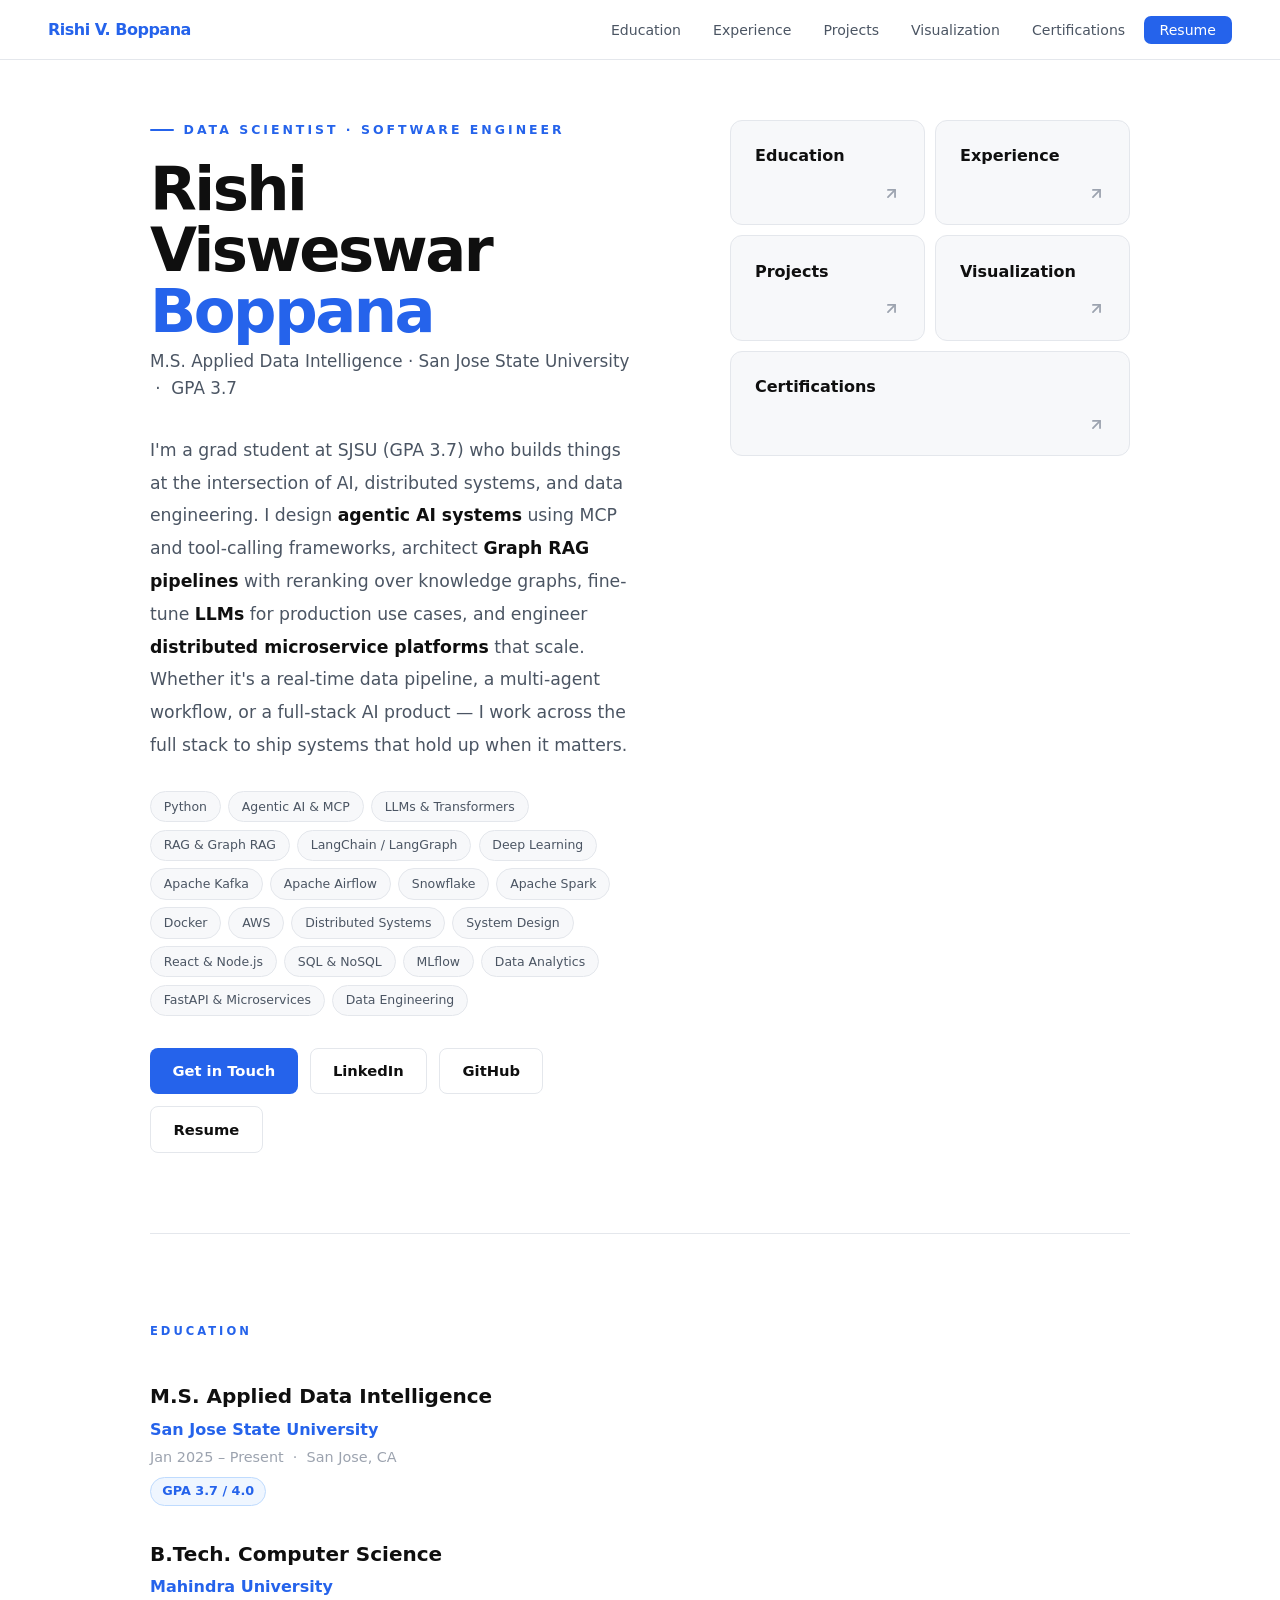
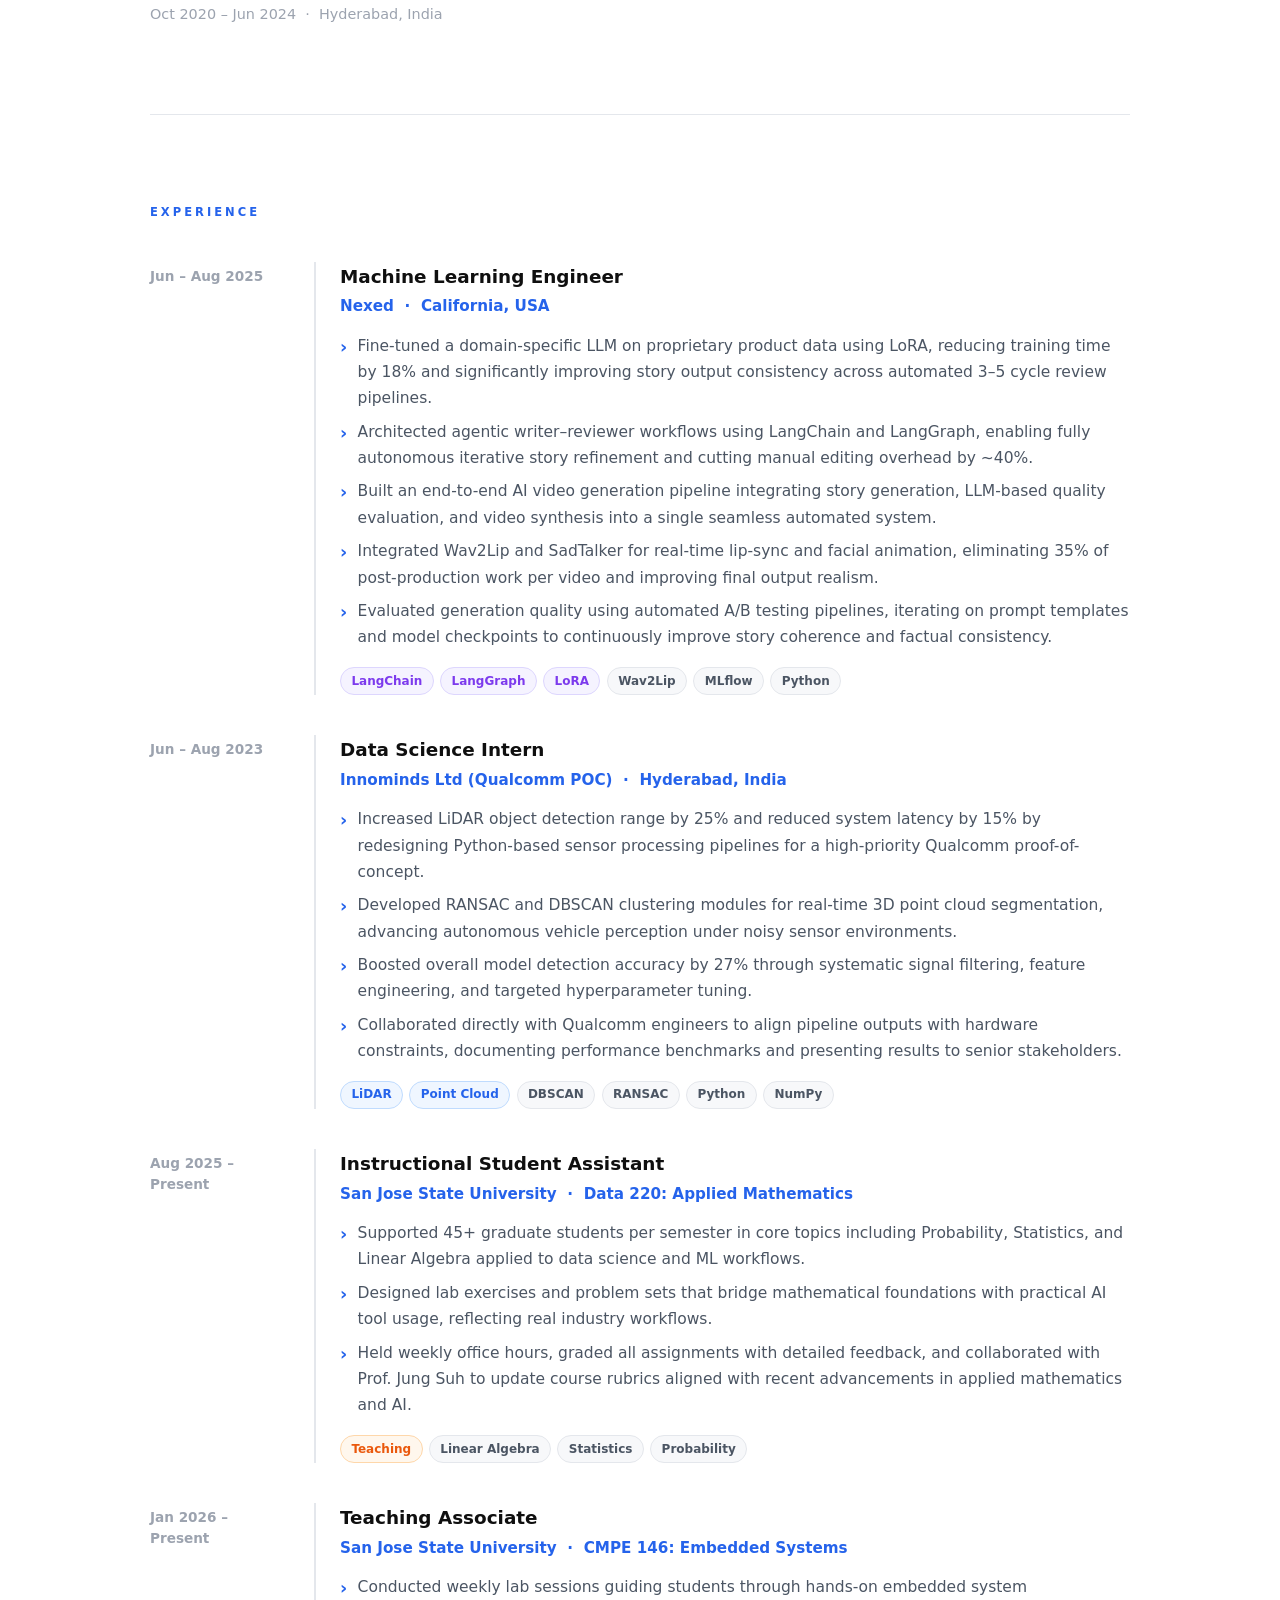
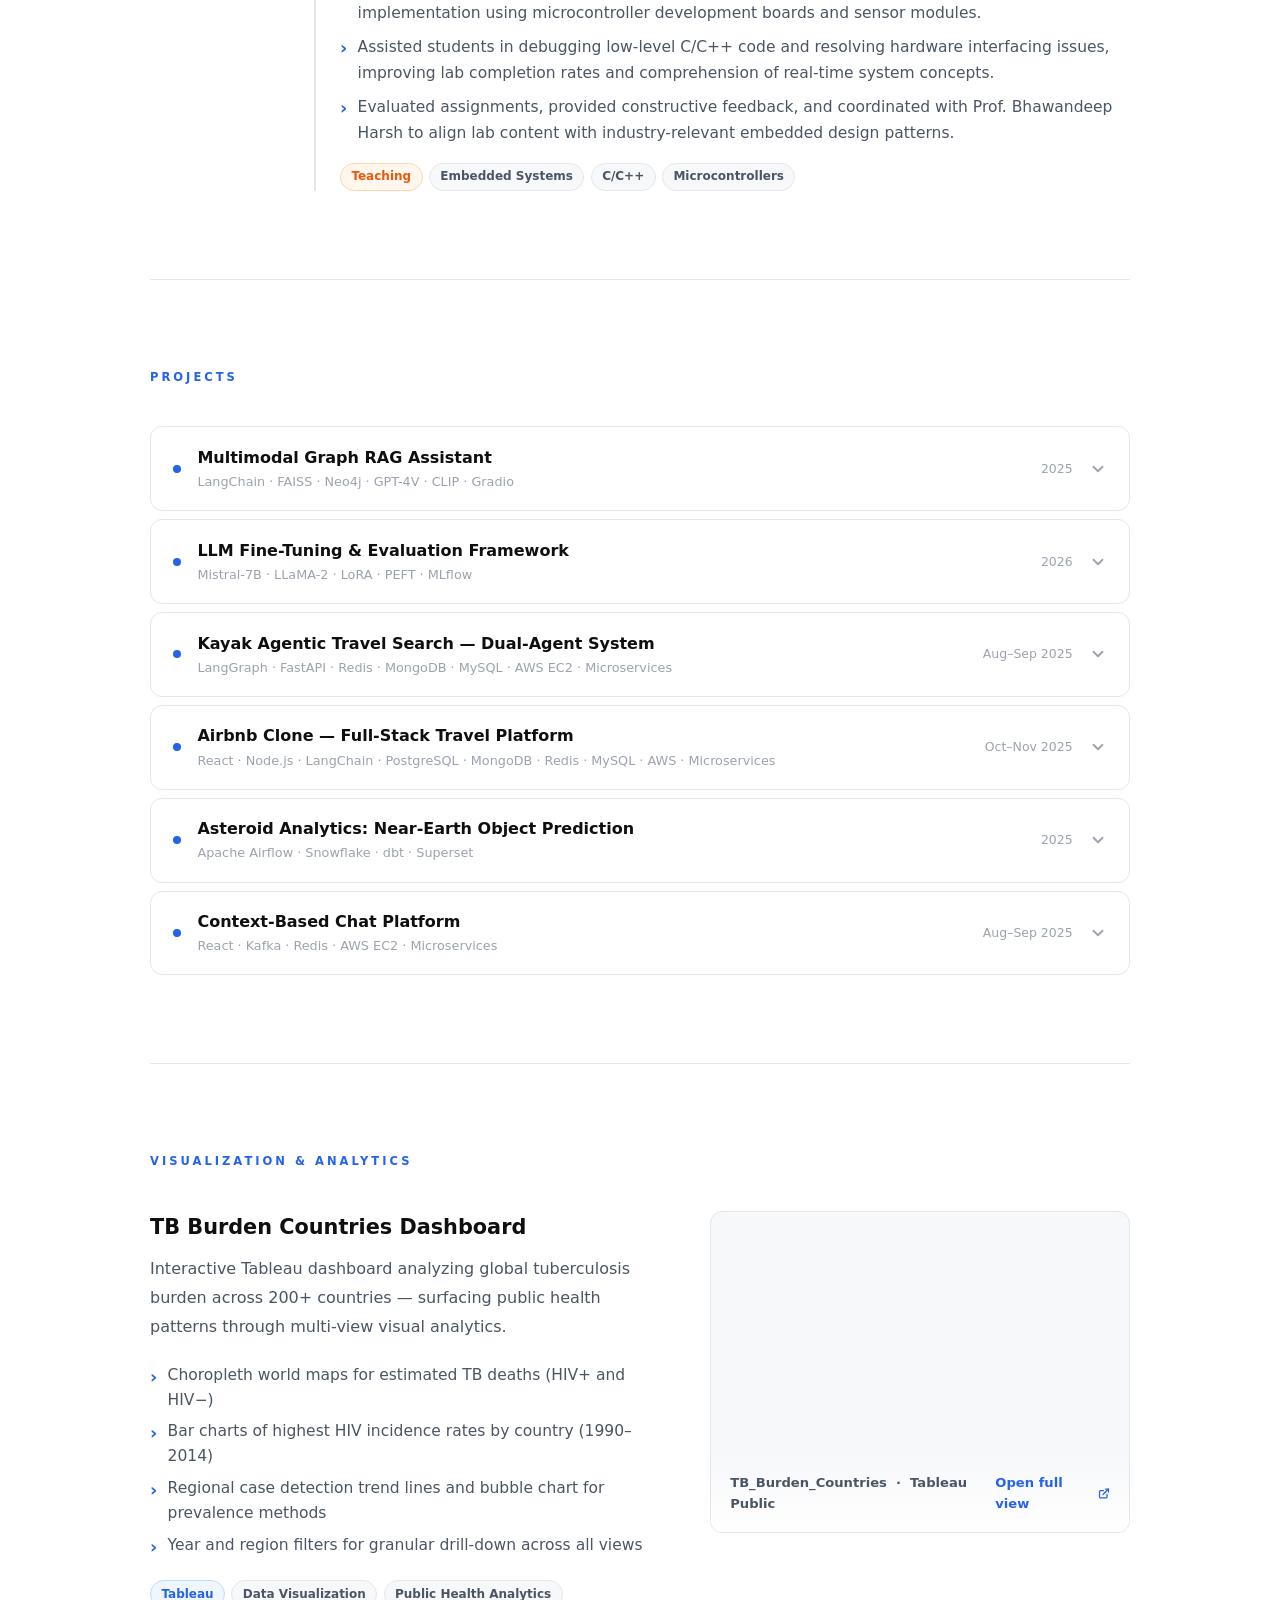
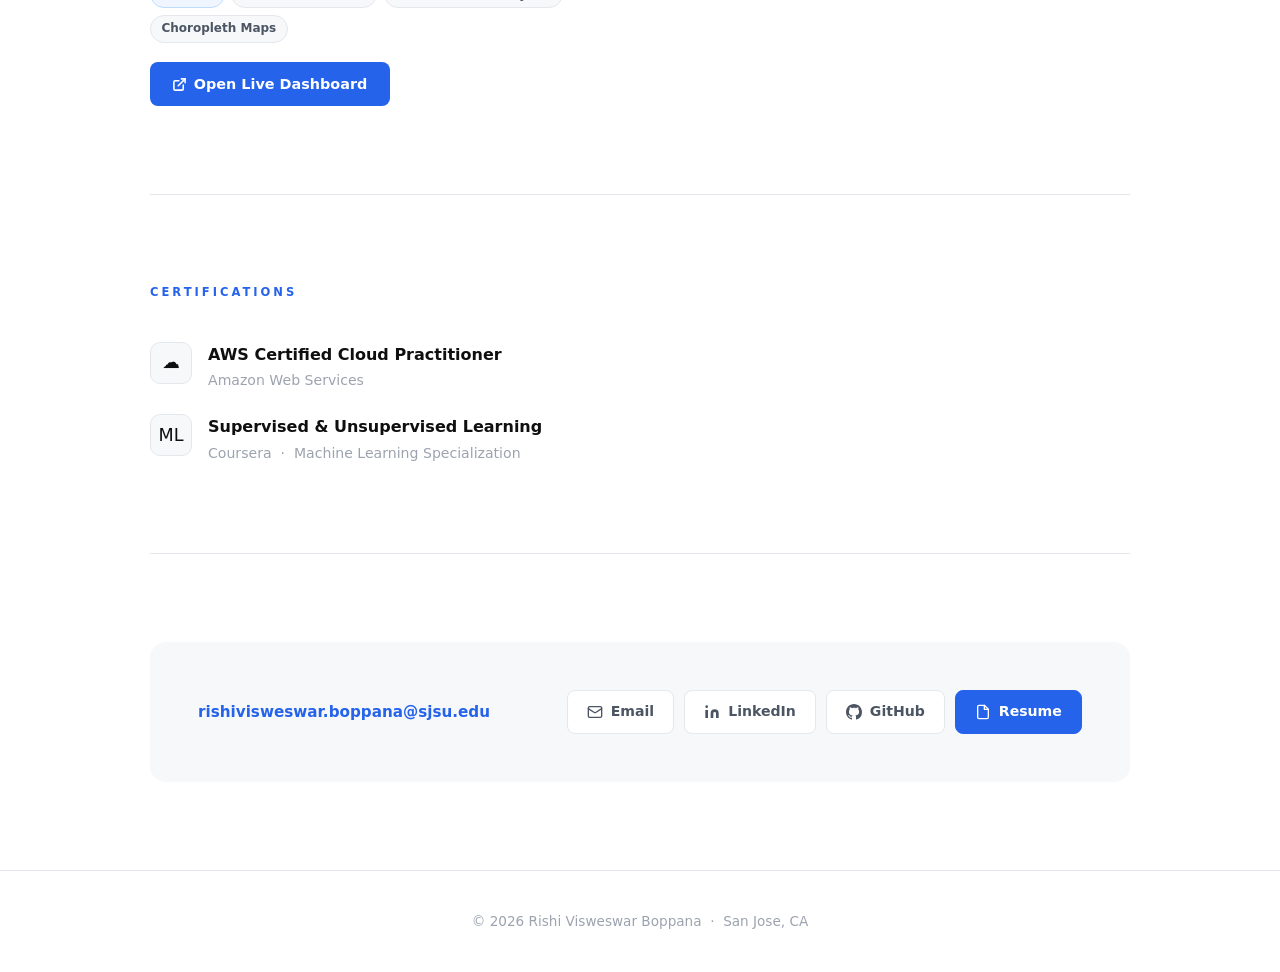
==== commit 3e9e0765: "Change GPA in hero-role paragraph Updated GPA from 3.8 to 3.7 in hero section." ====
--- a/index.html
+++ b/index.html
@@ -296,7 +296,7 @@
     <div class="fi">
       <p class="hero-eyebrow">Data Scientist · Software Engineer</p>
       <h1 class="hero-name">Rishi<br>Visweswar<br><span>Boppana</span></h1>
-      <p class="hero-role">M.S. Applied Data Intelligence · San Jose State University &nbsp;·&nbsp; GPA 3.8</p>
+      <p class="hero-role">M.S. Applied Data Intelligence · San Jose State University &nbsp;·&nbsp; GPA 3.7</p>
       <div class="hero-bio">
         <p>
           I'm a grad student at SJSU (GPA 3.7) who builds things at the intersection of AI, distributed systems, and data engineering. I design <strong>agentic AI systems</strong> using MCP and tool-calling frameworks, architect <strong>Graph RAG pipelines</strong> with reranking over knowledge graphs, fine-tune <strong>LLMs</strong> for production use cases, and engineer <strong>distributed microservice platforms</strong> that scale. Whether it's a real-time data pipeline, a multi-agent workflow, or a full-stack AI product — I work across the full stack to ship systems that hold up when it matters.
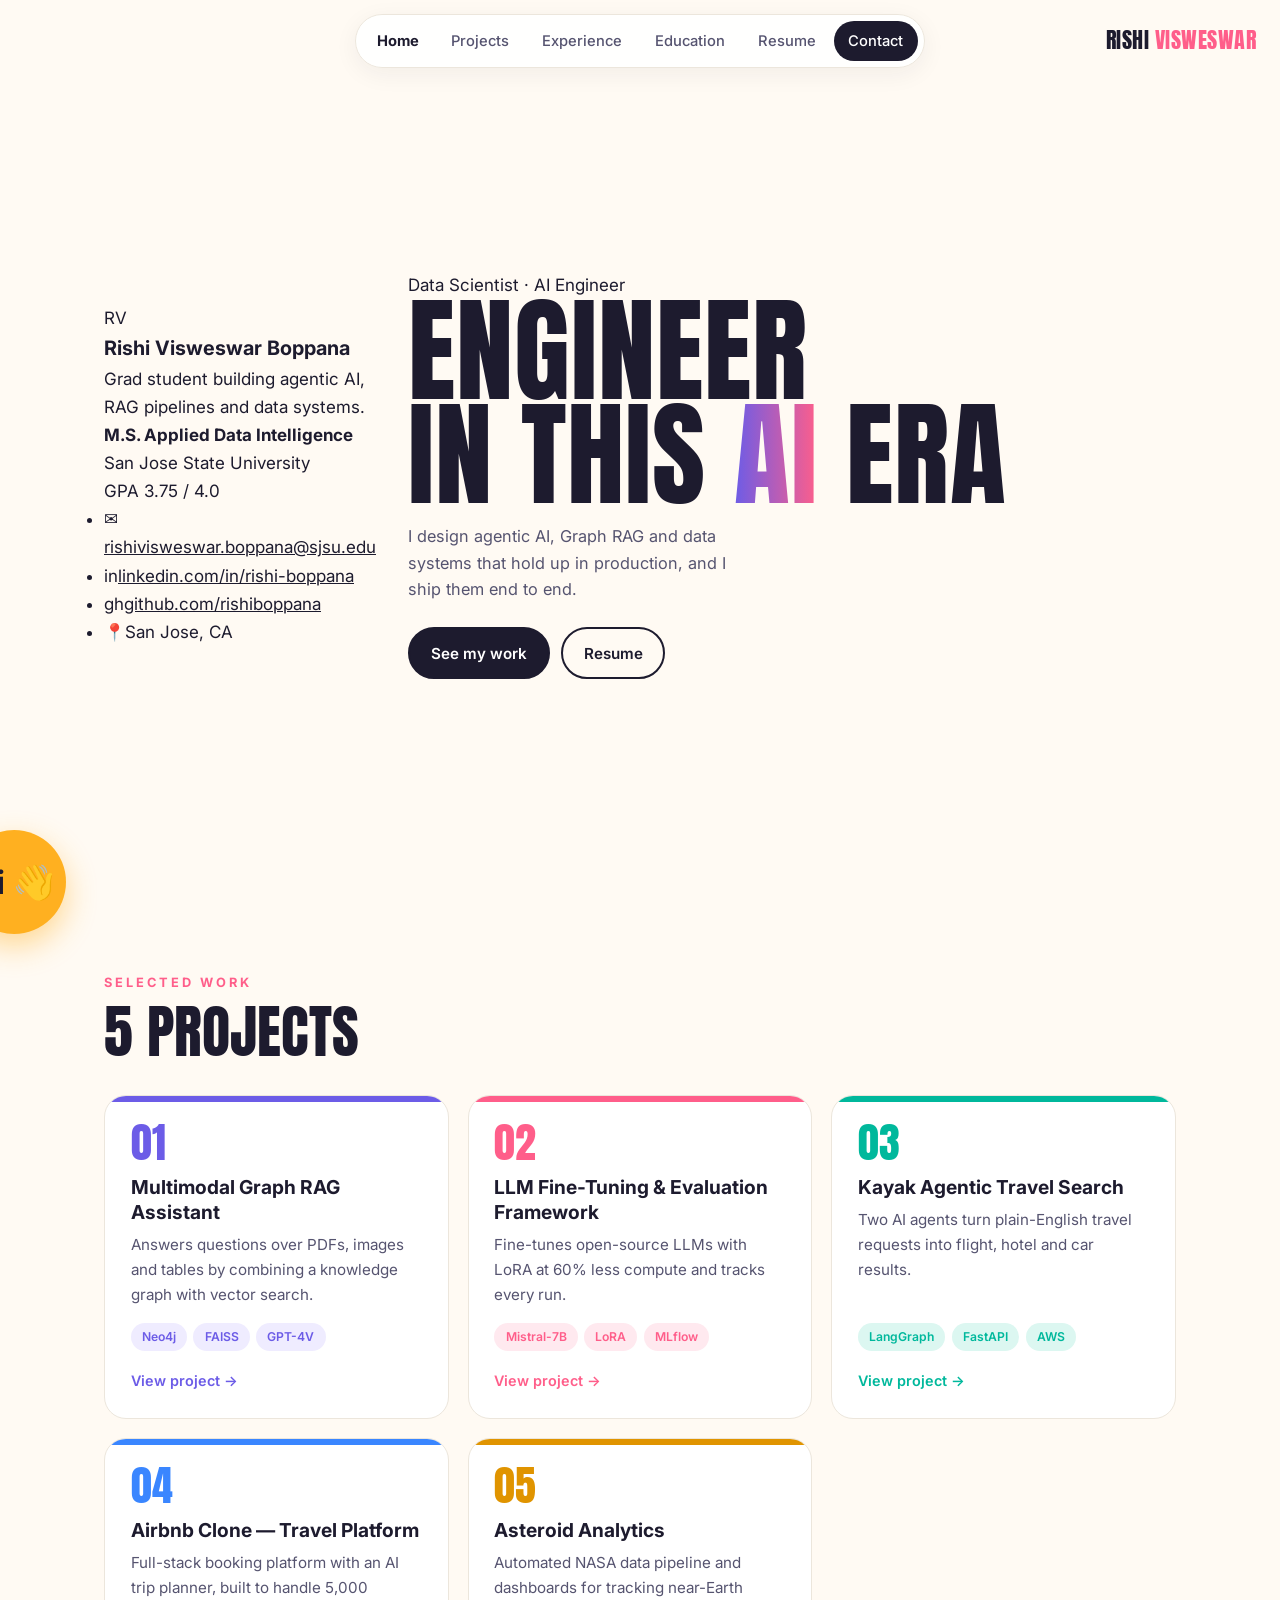
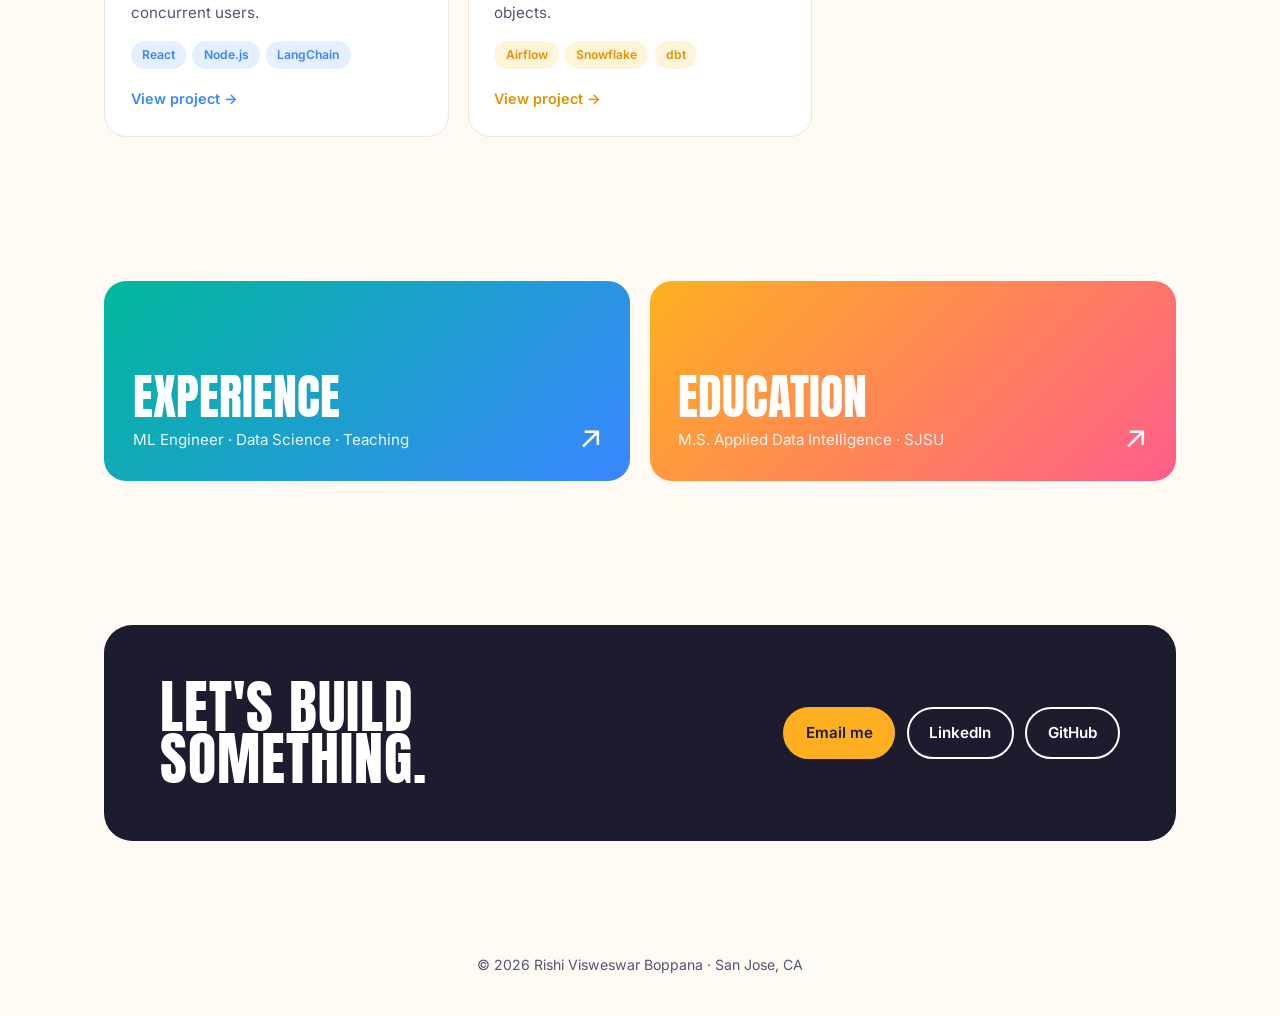
==== commit 84bcfd7d: "Add multi-page site: education, experience, project pages, shared styles and script Co-Authored-By: " ====
--- a/index.html
+++ b/index.html
@@ -4,745 +4,119 @@
   <meta charset="UTF-8" />
   <meta name="viewport" content="width=device-width, initial-scale=1.0" />
   <title>Rishi Visweswar Boppana</title>
-  <style>
-    *, *::before, *::after { box-sizing: border-box; margin: 0; padding: 0; }
-    :root {
-      --bg:       #ffffff;
-      --bg2:      #f7f8fa;
-      --bg3:      #f0f2f5;
-      --border:   #e4e7ec;
-      --text:     #0f0f0f;
-      --sub:      #4b5563;
-      --muted:    #9ca3af;
-      --accent:   #2563eb;
-      --accent-h: #1d4ed8;
-      --accent-l: #eff6ff;
-      --accent-b: #bfdbfe;
-      --green:    #16a34a;
-      --green-l:  #f0fdf4;
-      --purple:   #7c3aed;
-      --purple-l: #f5f3ff;
-      --orange:   #ea580c;
-      --orange-l: #fff7ed;
-      --radius:   12px;
-      --t:        0.2s ease;
-    }
-    html { scroll-behavior: smooth; }
-    body { font-family: 'Segoe UI', system-ui, -apple-system, sans-serif; background: var(--bg); color: var(--text); line-height: 1.6; font-size: 17px; }
-    ::-webkit-scrollbar { width: 5px; }
-    ::-webkit-scrollbar-track { background: var(--bg2); }
-    ::-webkit-scrollbar-thumb { background: var(--border); border-radius: 99px; }
-
-    /* ── Nav ── */
-    nav {
-      position: fixed; top: 0; left: 0; right: 0; z-index: 200;
-      background: rgba(255,255,255,0.92); backdrop-filter: blur(16px);
-      border-bottom: 1px solid var(--border);
-      height: 60px; display: flex; align-items: center; justify-content: space-between;
-      padding: 0 3rem;
-    }
-    .nav-brand { font-weight: 800; font-size: 1rem; color: var(--accent); text-decoration: none; letter-spacing: -0.5px; }
-    .nav-links { display: flex; gap: 0.3rem; list-style: none; }
-    .nav-links a {
-      text-decoration: none; color: var(--sub); font-size: 0.88rem; font-weight: 500;
-      padding: 0.4rem 0.85rem; border-radius: 7px; transition: all var(--t);
-    }
-    .nav-links a:hover { background: var(--accent-l); color: var(--accent); }
-    .nav-resume-btn {
-      background: var(--accent); color: #fff !important;
-      padding: 0.4rem 1rem !important; border-radius: 7px;
-    }
-    .nav-resume-btn:hover { background: var(--accent-h) !important; color: #fff !important; }
-
-    /* ── Page layout ── */
-    .page { max-width: 1060px; margin: 0 auto; padding: 0 2.5rem; }
-
-    /* ── Hero ── */
-    .hero {
-      padding-top: 120px; padding-bottom: 80px;
-      display: grid; grid-template-columns: 1fr 400px; gap: 6rem; align-items: start;
-    }
-    .hero-eyebrow {
-      font-size: 0.78rem; font-weight: 700; color: var(--accent);
-      letter-spacing: 3px; text-transform: uppercase;
-      margin-bottom: 1.2rem; display: flex; align-items: center; gap: 0.6rem;
-    }
-    .hero-eyebrow::before { content: ''; width: 24px; height: 2px; background: var(--accent); border-radius: 2px; }
-    h1.hero-name {
-      font-size: 3.8rem; font-weight: 800; line-height: 1.0;
-      letter-spacing: -2.5px; color: var(--text); margin-bottom: 0.4rem;
-    }
-    h1.hero-name span { color: var(--accent); }
-    .hero-role { font-size: 1.05rem; color: var(--sub); font-weight: 500; margin-bottom: 2rem; }
-    .hero-bio { font-size: 1.08rem; color: var(--sub); line-height: 1.9; margin-bottom: 1.8rem; }
-    .hero-bio strong { color: var(--text); font-weight: 700; }
-    .hero-bio p + p { margin-top: 1rem; }
-    .tags { display: flex; flex-wrap: wrap; gap: 0.45rem; margin-bottom: 2rem; }
-    .tag-pill {
-      font-size: 0.78rem; font-weight: 500; padding: 0.3rem 0.8rem;
-      border-radius: 99px; border: 1.5px solid var(--border);
-      color: var(--sub); background: var(--bg2); transition: all var(--t);
-    }
-    .tag-pill:hover { border-color: var(--accent); color: var(--accent); background: var(--accent-l); }
-    .hero-btns { display: flex; gap: 0.75rem; flex-wrap: wrap; }
-    .btn {
-      padding: 0.65rem 1.4rem; border-radius: 8px; font-weight: 600; font-size: 0.92rem;
-      text-decoration: none; transition: all var(--t);
-      display: inline-flex; align-items: center; gap: 0.4rem;
-    }
-    .btn-solid { background: var(--accent); color: #fff; }
-    .btn-solid:hover { background: var(--accent-h); }
-    .btn-outline { background: transparent; color: var(--text); border: 1.5px solid var(--border); }
-    .btn-outline:hover { border-color: var(--accent); color: var(--accent); background: var(--accent-l); }
-
-    /* Section nav boxes */
-    .section-nav { display: grid; grid-template-columns: 1fr 1fr; gap: 10px; }
-    .snav-box {
-      display: flex; flex-direction: column; justify-content: space-between;
-      background: var(--bg2); border: 1.5px solid var(--border);
-      border-radius: var(--radius); padding: 1.4rem 1.5rem;
-      text-decoration: none; min-height: 90px;
-      transition: all var(--t);
-    }
-    .snav-box:hover {
-      border-color: var(--accent); background: var(--accent-l);
-      transform: translateY(-2px); box-shadow: 0 4px 20px rgba(37,99,235,0.1);
-    }
-    .snav-name { font-size: 1rem; font-weight: 700; color: var(--text); }
-    .snav-arrow { display: flex; justify-content: flex-end; margin-top: 1rem; }
-    .snav-arrow svg { width: 17px; height: 17px; color: var(--muted); transition: all var(--t); }
-    .snav-box:hover .snav-arrow svg { color: var(--accent); transform: translate(2px,-2px); }
-    .snav-span2 { grid-column: span 2; }
-
-    /* ── Section divider ── */
-    .sec-divider { border: none; border-top: 1px solid var(--border); margin: 0; }
-
-    /* ── Section ── */
-    .sec { padding: 5.5rem 0; }
-    .sec-label {
-      font-size: 0.72rem; font-weight: 800; letter-spacing: 3px;
-      text-transform: uppercase; color: var(--accent); margin-bottom: 2.5rem;
-    }
-
-    /* ── Education ── */
-    .edu-list { display: flex; flex-direction: column; gap: 2rem; }
-    .edu-item {}
-    .edu-degree { font-size: 1.25rem; font-weight: 700; color: var(--text); }
-    .edu-school { font-size: 1rem; color: var(--accent); font-weight: 600; margin: 0.3rem 0 0.2rem; }
-    .edu-meta { font-size: 0.9rem; color: var(--muted); }
-    .edu-gpa {
-      display: inline-block; margin-top: 0.5rem;
-      font-size: 0.8rem; font-weight: 700; color: var(--accent);
-      background: var(--accent-l); border: 1.5px solid var(--accent-b);
-      padding: 0.2rem 0.7rem; border-radius: 99px;
-    }
-
-    /* ── Experience ── */
-    .exp-list { display: flex; flex-direction: column; gap: 2.5rem; }
-    .exp-item { display: grid; grid-template-columns: 140px 1fr; gap: 1.5rem; }
-    .exp-date { font-size: 0.85rem; color: var(--muted); font-weight: 600; padding-top: 0.25rem; line-height: 1.5; }
-    .exp-content { border-left: 2px solid var(--border); padding-left: 1.5rem; }
-    .exp-title { font-size: 1.15rem; font-weight: 700; color: var(--text); }
-    .exp-org { font-size: 0.95rem; color: var(--accent); font-weight: 600; margin: 0.2rem 0 0.65rem; }
-    .exp-bullets { list-style: none; }
-    .exp-bullets li { font-size: 0.97rem; color: var(--sub); padding: 0.22rem 0 0.22rem 1.1rem; position: relative; line-height: 1.7; }
-    .exp-bullets li::before { content: '›'; position: absolute; left: 0; color: var(--accent); font-weight: 700; font-size: 1.1rem; }
-    .chip-row { display: flex; flex-wrap: wrap; gap: 0.4rem; margin-top: 0.8rem; }
-    .chip {
-      font-size: 0.75rem; font-weight: 600; padding: 0.22rem 0.65rem;
-      border-radius: 99px; border: 1.5px solid;
-    }
-    .chip-blue   { background: #eff6ff; color: #2563eb; border-color: #bfdbfe; }
-    .chip-purple { background: #f5f3ff; color: #7c3aed; border-color: #ddd6fe; }
-    .chip-green  { background: #f0fdf4; color: #16a34a; border-color: #bbf7d0; }
-    .chip-orange { background: #fff7ed; color: #ea580c; border-color: #fed7aa; }
-    .chip-gray   { background: var(--bg2); color: var(--sub); border-color: var(--border); }
-
-    /* ── Projects ── */
-    .proj-list { display: flex; flex-direction: column; gap: 0.5rem; }
-    .proj-item {
-      border: 1.5px solid var(--border); border-radius: var(--radius);
-      overflow: hidden; background: var(--bg);
-      transition: border-color var(--t), box-shadow var(--t);
-    }
-    .proj-item:hover { border-color: var(--accent-b); }
-    .proj-item.open { border-color: var(--accent); box-shadow: 0 2px 16px rgba(37,99,235,0.08); }
-    .proj-header {
-      display: flex; align-items: center; justify-content: space-between;
-      padding: 1.1rem 1.4rem; cursor: pointer; user-select: none;
-      transition: background var(--t);
-    }
-    .proj-header:hover { background: var(--bg2); }
-    .proj-left { display: flex; align-items: center; gap: 1rem; }
-    .proj-dot { width: 8px; height: 8px; border-radius: 50%; background: var(--accent); flex-shrink: 0; }
-    .proj-name { font-size: 1rem; font-weight: 700; color: var(--text); }
-    .proj-stack { font-size: 0.8rem; color: var(--muted); margin-top: 0.1rem; }
-    .proj-right { display: flex; align-items: center; gap: 1rem; flex-shrink: 0; }
-    .proj-year { font-size: 0.78rem; color: var(--muted); white-space: nowrap; }
-    .chevron { width: 18px; height: 18px; color: var(--muted); transition: transform var(--t); }
-    .proj-item.open .chevron { transform: rotate(180deg); color: var(--accent); }
-    .proj-body { max-height: 0; overflow: hidden; transition: max-height 0.4s cubic-bezier(.4,0,.2,1); }
-    .proj-item.open .proj-body { max-height: 600px; }
-    .proj-body-inner { padding: 1.1rem 1.4rem 1.4rem; border-top: 1px solid var(--border); background: var(--bg2); }
-    .proj-bullets { list-style: none; margin-bottom: 1rem; }
-    .proj-bullets li { font-size: 0.95rem; color: var(--sub); padding: 0.22rem 0 0.22rem 1.1rem; position: relative; line-height: 1.7; }
-    .proj-bullets li::before { content: '›'; position: absolute; left: 0; color: var(--accent); font-weight: 700; font-size: 1.1rem; }
-    .proj-footer { display: flex; align-items: center; justify-content: space-between; flex-wrap: wrap; gap: 0.7rem; }
-    .gh-link {
-      font-size: 0.85rem; font-weight: 600; text-decoration: none; color: var(--accent);
-      display: flex; align-items: center; gap: 0.35rem; transition: color var(--t);
-    }
-    .gh-link:hover { color: var(--accent-h); }
-
-    /* ── Visualization ── */
-    .viz-wrap { display: grid; grid-template-columns: 1fr 420px; gap: 3rem; align-items: start; }
-    .viz-title { font-size: 1.3rem; font-weight: 700; color: var(--text); margin-bottom: 0.7rem; }
-    .viz-desc { font-size: 1rem; color: var(--sub); line-height: 1.8; margin-bottom: 1.1rem; }
-    .viz-bullets { list-style: none; margin-bottom: 1.2rem; }
-    .viz-bullets li { font-size: 0.97rem; color: var(--sub); padding: 0.22rem 0 0.22rem 1.1rem; position: relative; line-height: 1.6; }
-    .viz-bullets li::before { content: '›'; position: absolute; left: 0; color: var(--accent); font-weight: 700; font-size: 1.1rem; }
-    .tableau-frame-wrap {
-      border: 1.5px solid var(--border); border-radius: var(--radius);
-      overflow: hidden; background: var(--bg2);
-      position: relative;
-    }
-    .tableau-frame-wrap iframe {
-      display: block; width: 100%; height: 320px; border: none;
-    }
-    .tableau-overlay {
-      position: absolute; bottom: 0; left: 0; right: 0;
-      background: linear-gradient(transparent, rgba(255,255,255,0.95));
-      padding: 1.5rem 1.2rem 1.1rem;
-      display: flex; align-items: center; justify-content: space-between;
-    }
-    .tableau-label { font-size: 0.82rem; font-weight: 600; color: var(--sub); }
-    .tableau-open {
-      font-size: 0.82rem; font-weight: 700; color: var(--accent);
-      text-decoration: none; display: flex; align-items: center; gap: 0.3rem;
-      transition: color var(--t);
-    }
-    .tableau-open:hover { color: var(--accent-h); }
-
-    /* ── Certifications ── */
-    .cert-list { display: flex; flex-direction: column; gap: 1.4rem; }
-    .cert-item { display: flex; align-items: flex-start; gap: 1rem; }
-    .cert-icon {
-      width: 42px; height: 42px; border-radius: 10px;
-      border: 1.5px solid var(--border); background: var(--bg2);
-      display: flex; align-items: center; justify-content: center;
-      flex-shrink: 0; font-size: 1.1rem;
-    }
-    .cert-name { font-size: 1rem; font-weight: 700; color: var(--text); }
-    .cert-issuer { font-size: 0.88rem; color: var(--muted); margin-top: 0.15rem; }
-
-    /* ── Contact ── */
-    .contact-wrap {
-      background: var(--bg2); border-radius: 16px; padding: 3rem;
-      display: flex; align-items: center; justify-content: space-between;
-      flex-wrap: wrap; gap: 2rem;
-    }
-    .contact-hl { font-size: 1.5rem; font-weight: 800; color: var(--text); letter-spacing: -0.5px; }
-    .contact-sub { font-size: 1rem; color: var(--sub); margin-top: 0.3rem; }
-    .contact-links { display: flex; gap: 0.6rem; flex-wrap: wrap; }
-    .contact-btn {
-      display: flex; align-items: center; gap: 0.5rem;
-      padding: 0.6rem 1.2rem; border-radius: 8px;
-      font-weight: 600; font-size: 0.88rem; text-decoration: none;
-      border: 1.5px solid var(--border); color: var(--sub); background: var(--bg);
-      transition: all var(--t);
-    }
-    .contact-btn:hover { border-color: var(--accent); color: var(--accent); background: var(--accent-l); }
-    .contact-btn svg { width: 16px; height: 16px; }
-
-    /* ── Footer ── */
-    footer { text-align: center; padding: 2.5rem; font-size: 0.85rem; color: var(--muted); border-top: 1px solid var(--border); }
-
-    /* ── Fade-in ── */
-    .fi { opacity: 0; transform: translateY(16px); transition: opacity 0.55s ease, transform 0.55s ease; }
-    .fi.vis { opacity: 1; transform: none; }
-
-    @media (max-width: 860px) {
-      .hero { grid-template-columns: 1fr; gap: 3rem; }
-      .viz-wrap { grid-template-columns: 1fr; }
-      nav { padding: 0 1.5rem; }
-      .page { padding: 0 1.5rem; }
-    }
-    @media (max-width: 580px) {
-      h1.hero-name { font-size: 2.8rem; letter-spacing: -1.5px; }
-      .exp-item { grid-template-columns: 1fr; gap: 0.3rem; }
-      .nav-links { display: none; }
-      .contact-wrap { padding: 2rem 1.5rem; }
-    }
-  </style>
+  <meta name="description" content="Rishi Visweswar Boppana — Data Scientist and AI Engineer building agentic AI, RAG pipelines and data systems." />
+  <link rel="preconnect" href="https://fonts.googleapis.com" />
+  <link rel="preconnect" href="https://fonts.gstatic.com" crossorigin />
+  <link href="https://fonts.googleapis.com/css2?family=Anton&family=Inter:wght@400;500;600;700&display=swap" rel="stylesheet" />
+  <link rel="stylesheet" href="style.css" />
 </head>
 <body>
 
-<nav>
-  <a class="nav-brand" href="index.html">Rishi V. Boppana</a>
-  <ul class="nav-links">
-    <li><a href="#education">Education</a></li>
-    <li><a href="#experience">Experience</a></li>
-    <li><a href="#projects">Projects</a></li>
-    <li><a href="#viz">Visualization</a></li>
-    <li><a href="#certifications">Certifications</a></li>
-    <li><a href="resume.html" class="nav-resume-btn">Resume</a></li>
-  </ul>
-</nav>
+<main class="wrap">
 
-<div class="page">
+  <section class="hero">
+    <aside class="profile fi">
+      <div class="photo">
+        <span class="mono" aria-hidden="true">RV</span>
+        <!-- Drop your photo in the repo as photo.jpg -->
+        <img src="photo.jpg" alt="Rishi Visweswar Boppana" onerror="this.remove()" />
+        <span class="hi" aria-hidden="true">Hi 👋</span>
+      </div>
+      <h1 class="p-name">Rishi Visweswar <span>Boppana</span></h1>
+      <p class="p-about">Grad student building agentic AI, RAG pipelines and data systems.</p>
+      <div class="school">
+        <!-- Drop the SJSU logo in the repo as sjsu-logo.png -->
+        <img src="sjsu-logo.png" alt="SJSU logo" onerror="this.remove()" />
+        <div><strong>M.S. Applied Data Intelligence</strong><br>San Jose State University</div>
+      </div>
+      <span class="gpa">GPA 3.75 / 4.0</span>
+      <ul class="contact-list">
+        <li><span>✉</span><a href="mailto:rishivisweswar.boppana@sjsu.edu">rishivisweswar.boppana@sjsu.edu</a></li>
+        <li><span>in</span><a href="https://www.linkedin.com/in/rishi-boppana/" target="_blank" rel="noopener">linkedin.com/in/rishi-boppana</a></li>
+        <li><span>gh</span><a href="https://github.com/rishiboppana" target="_blank" rel="noopener">github.com/rishiboppana</a></li>
+        <li><span>📍</span>San Jose, CA</li>
+      </ul>
+    </aside>
 
-  <!-- ══ HERO ══ -->
-  <div class="hero">
-    <div class="fi">
-      <p class="hero-eyebrow">Data Scientist · Software Engineer</p>
-      <h1 class="hero-name">Rishi<br>Visweswar<br><span>Boppana</span></h1>
-      <p class="hero-role">M.S. Applied Data Intelligence · San Jose State University &nbsp;·&nbsp; GPA 3.7</p>
-      <div class="hero-bio">
-        <p>
-          I'm a grad student at SJSU (GPA 3.7) who builds things at the intersection of AI, distributed systems, and data engineering. I design <strong>agentic AI systems</strong> using MCP and tool-calling frameworks, architect <strong>Graph RAG pipelines</strong> with reranking over knowledge graphs, fine-tune <strong>LLMs</strong> for production use cases, and engineer <strong>distributed microservice platforms</strong> that scale. Whether it's a real-time data pipeline, a multi-agent workflow, or a full-stack AI product — I work across the full stack to ship systems that hold up when it matters.
-        </p>
-      </div>
-      <div class="tags">
-        <span class="tag-pill">Python</span>
-        <span class="tag-pill">Agentic AI & MCP</span>
-        <span class="tag-pill">LLMs & Transformers</span>
-        <span class="tag-pill">RAG & Graph RAG</span>
-        <span class="tag-pill">LangChain / LangGraph</span>
-        <span class="tag-pill">Deep Learning</span>
-        <span class="tag-pill">Apache Kafka</span>
-        <span class="tag-pill">Apache Airflow</span>
-        <span class="tag-pill">Snowflake</span>
-        <span class="tag-pill">Apache Spark</span>
-        <span class="tag-pill">Docker</span>
-        <span class="tag-pill">AWS</span>
-        <span class="tag-pill">Distributed Systems</span>
-        <span class="tag-pill">System Design</span>
-        <span class="tag-pill">React & Node.js</span>
-        <span class="tag-pill">SQL & NoSQL</span>
-        <span class="tag-pill">MLflow</span>
-        <span class="tag-pill">Data Analytics</span>
-        <span class="tag-pill">FastAPI & Microservices</span>
-        <span class="tag-pill">Data Engineering</span>
-      </div>
+    <div class="hero-right fi">
+      <p class="small">Data Scientist · AI Engineer</p>
+      <p class="big">Engineer<br>in this <span class="grad-text">AI</span> era</p>
+      <p class="tag">I design agentic AI, Graph RAG and data systems that hold up in production, and I ship them end to end.</p>
       <div class="hero-btns">
-        <a href="mailto:rishivisweswar.boppana@sjsu.edu" class="btn btn-solid">Get in Touch</a>
-        <a href="https://www.linkedin.com/in/rishi-boppana/" target="_blank" class="btn btn-outline">LinkedIn</a>
-        <a href="https://github.com/rishiboppana" target="_blank" class="btn btn-outline">GitHub</a>
-        <a href="resume.html" class="btn btn-outline">Resume</a>
+        <a class="btn btn-dark" href="#projects">See my work</a>
+        <a class="btn btn-line" href="resume.html">Resume</a>
       </div>
     </div>
+  </section>
 
-    <div class="fi" style="transition-delay:0.1s">
-      <div class="section-nav">
-        <a class="snav-box" href="#education">
-          <div class="snav-name">Education</div>
-          <div class="snav-arrow"><svg viewBox="0 0 24 24" fill="none" stroke="currentColor" stroke-width="2.5" stroke-linecap="round" stroke-linejoin="round"><line x1="7" y1="17" x2="17" y2="7"/><polyline points="7 7 17 7 17 17"/></svg></div>
-        </a>
-        <a class="snav-box" href="#experience">
-          <div class="snav-name">Experience</div>
-          <div class="snav-arrow"><svg viewBox="0 0 24 24" fill="none" stroke="currentColor" stroke-width="2.5" stroke-linecap="round" stroke-linejoin="round"><line x1="7" y1="17" x2="17" y2="7"/><polyline points="7 7 17 7 17 17"/></svg></div>
-        </a>
-        <a class="snav-box" href="#projects">
-          <div class="snav-name">Projects</div>
-          <div class="snav-arrow"><svg viewBox="0 0 24 24" fill="none" stroke="currentColor" stroke-width="2.5" stroke-linecap="round" stroke-linejoin="round"><line x1="7" y1="17" x2="17" y2="7"/><polyline points="7 7 17 7 17 17"/></svg></div>
-        </a>
-        <a class="snav-box" href="#viz">
-          <div class="snav-name">Visualization</div>
-          <div class="snav-arrow"><svg viewBox="0 0 24 24" fill="none" stroke="currentColor" stroke-width="2.5" stroke-linecap="round" stroke-linejoin="round"><line x1="7" y1="17" x2="17" y2="7"/><polyline points="7 7 17 7 17 17"/></svg></div>
-        </a>
-        <a class="snav-box snav-span2" href="#certifications">
-          <div class="snav-name">Certifications</div>
-          <div class="snav-arrow"><svg viewBox="0 0 24 24" fill="none" stroke="currentColor" stroke-width="2.5" stroke-linecap="round" stroke-linejoin="round"><line x1="7" y1="17" x2="17" y2="7"/><polyline points="7 7 17 7 17 17"/></svg></div>
-        </a>
+  <section class="sec" id="projects">
+    <p class="eyebrow fi">Selected work</p>
+    <h2 class="h2 fi">5 Projects</h2>
+    <div class="proj-grid">
+      <a class="pcard c-violet fi" href="project-graph-rag.html">
+        <span class="num">01</span>
+        <h3>Multimodal Graph RAG Assistant</h3>
+        <p>Answers questions over PDFs, images and tables by combining a knowledge graph with vector search.</p>
+        <div class="chips"><span class="chip">Neo4j</span><span class="chip">FAISS</span><span class="chip">GPT-4V</span></div>
+        <span class="more">View project →</span>
+      </a>
+      <a class="pcard c-pink fi" href="project-llm-finetune.html">
+        <span class="num">02</span>
+        <h3>LLM Fine-Tuning &amp; Evaluation Framework</h3>
+        <p>Fine-tunes open-source LLMs with LoRA at 60% less compute and tracks every run.</p>
+        <div class="chips"><span class="chip">Mistral-7B</span><span class="chip">LoRA</span><span class="chip">MLflow</span></div>
+        <span class="more">View project →</span>
+      </a>
+      <a class="pcard c-teal fi" href="project-kayak.html">
+        <span class="num">03</span>
+        <h3>Kayak Agentic Travel Search</h3>
+        <p>Two AI agents turn plain-English travel requests into flight, hotel and car results.</p>
+        <div class="chips"><span class="chip">LangGraph</span><span class="chip">FastAPI</span><span class="chip">AWS</span></div>
+        <span class="more">View project →</span>
+      </a>
+      <a class="pcard c-blue fi" href="project-airbnb.html">
+        <span class="num">04</span>
+        <h3>Airbnb Clone — Travel Platform</h3>
+        <p>Full-stack booking platform with an AI trip planner, built to handle 5,000 concurrent users.</p>
+        <div class="chips"><span class="chip">React</span><span class="chip">Node.js</span><span class="chip">LangChain</span></div>
+        <span class="more">View project →</span>
+      </a>
+      <a class="pcard c-amber fi" href="project-asteroid.html">
+        <span class="num">05</span>
+        <h3>Asteroid Analytics</h3>
+        <p>Automated NASA data pipeline and dashboards for tracking near-Earth objects.</p>
+        <div class="chips"><span class="chip">Airflow</span><span class="chip">Snowflake</span><span class="chip">dbt</span></div>
+        <span class="more">View project →</span>
+      </a>
+    </div>
+  </section>
+
+  <section class="sec">
+    <div class="tiles">
+      <a class="tile tile-exp fi" href="experience.html">
+        <div><div class="t">Experience</div><div class="s">ML Engineer · Data Science · Teaching</div></div>
+        <span class="arrow">↗</span>
+      </a>
+      <a class="tile tile-edu fi" href="education.html">
+        <div><div class="t">Education</div><div class="s">M.S. Applied Data Intelligence · SJSU</div></div>
+        <span class="arrow">↗</span>
+      </a>
+    </div>
+  </section>
+
+  <section class="sec">
+    <div class="contact fi">
+      <p class="big">Let's build<br>something.</p>
+      <div class="hero-btns" style="margin-top:0">
+        <a class="btn btn-amber" href="mailto:rishivisweswar.boppana@sjsu.edu">Email me</a>
+        <a class="btn" href="https://www.linkedin.com/in/rishi-boppana/" target="_blank" rel="noopener">LinkedIn</a>
+        <a class="btn" href="https://github.com/rishiboppana" target="_blank" rel="noopener">GitHub</a>
       </div>
     </div>
-  </div>
+  </section>
 
-  <hr class="sec-divider">
+</main>
 
-  <!-- ══ EDUCATION ══ -->
-  <div class="sec fi" id="education">
-    <p class="sec-label">Education</p>
-    <div class="edu-list">
-      <div class="edu-item">
-        <div class="edu-degree">M.S. Applied Data Intelligence</div>
-        <div class="edu-school">San Jose State University</div>
-        <div class="edu-meta">Jan 2025 – Present &nbsp;·&nbsp; San Jose, CA</div>
-        <span class="edu-gpa">GPA 3.7 / 4.0</span>
-      </div>
-      <div class="edu-item">
-        <div class="edu-degree">B.Tech. Computer Science</div>
-        <div class="edu-school">Mahindra University</div>
-        <div class="edu-meta">Oct 2020 – Jun 2024 &nbsp;·&nbsp; Hyderabad, India</div>
-      </div>
-    </div>
-  </div>
-
-  <hr class="sec-divider">
-
-  <!-- ══ EXPERIENCE ══ -->
-  <div class="sec fi" id="experience">
-    <p class="sec-label">Experience</p>
-    <div class="exp-list">
-
-      <div class="exp-item">
-        <div class="exp-date">Jun – Aug 2025</div>
-        <div class="exp-content">
-          <div class="exp-title">Machine Learning Engineer</div>
-          <div class="exp-org">Nexed &nbsp;·&nbsp; California, USA</div>
-          <ul class="exp-bullets">
-            <li>Fine-tuned a domain-specific LLM on proprietary product data using LoRA, reducing training time by 18% and significantly improving story output consistency across automated 3–5 cycle review pipelines.</li>
-            <li>Architected agentic writer–reviewer workflows using LangChain and LangGraph, enabling fully autonomous iterative story refinement and cutting manual editing overhead by ~40%.</li>
-            <li>Built an end-to-end AI video generation pipeline integrating story generation, LLM-based quality evaluation, and video synthesis into a single seamless automated system.</li>
-            <li>Integrated Wav2Lip and SadTalker for real-time lip-sync and facial animation, eliminating 35% of post-production work per video and improving final output realism.</li>
-            <li>Evaluated generation quality using automated A/B testing pipelines, iterating on prompt templates and model checkpoints to continuously improve story coherence and factual consistency.</li>
-          </ul>
-          <div class="chip-row">
-            <span class="chip chip-purple">LangChain</span><span class="chip chip-purple">LangGraph</span>
-            <span class="chip chip-purple">LoRA</span><span class="chip chip-gray">Wav2Lip</span><span class="chip chip-gray">MLflow</span><span class="chip chip-gray">Python</span>
-          </div>
-        </div>
-      </div>
-
-      <div class="exp-item">
-        <div class="exp-date">Jun – Aug 2023</div>
-        <div class="exp-content">
-          <div class="exp-title">Data Science Intern</div>
-          <div class="exp-org">Innominds Ltd (Qualcomm POC) &nbsp;·&nbsp; Hyderabad, India</div>
-          <ul class="exp-bullets">
-            <li>Increased LiDAR object detection range by 25% and reduced system latency by 15% by redesigning Python-based sensor processing pipelines for a high-priority Qualcomm proof-of-concept.</li>
-            <li>Developed RANSAC and DBSCAN clustering modules for real-time 3D point cloud segmentation, advancing autonomous vehicle perception under noisy sensor environments.</li>
-            <li>Boosted overall model detection accuracy by 27% through systematic signal filtering, feature engineering, and targeted hyperparameter tuning.</li>
-            <li>Collaborated directly with Qualcomm engineers to align pipeline outputs with hardware constraints, documenting performance benchmarks and presenting results to senior stakeholders.</li>
-          </ul>
-          <div class="chip-row">
-            <span class="chip chip-blue">LiDAR</span><span class="chip chip-blue">Point Cloud</span>
-            <span class="chip chip-gray">DBSCAN</span><span class="chip chip-gray">RANSAC</span><span class="chip chip-gray">Python</span><span class="chip chip-gray">NumPy</span>
-          </div>
-        </div>
-      </div>
-
-      <div class="exp-item">
-        <div class="exp-date">Aug 2025 – Present</div>
-        <div class="exp-content">
-          <div class="exp-title">Instructional Student Assistant</div>
-          <div class="exp-org">San Jose State University &nbsp;·&nbsp; Data 220: Applied Mathematics</div>
-          <ul class="exp-bullets">
-            <li>Supported 45+ graduate students per semester in core topics including Probability, Statistics, and Linear Algebra applied to data science and ML workflows.</li>
-            <li>Designed lab exercises and problem sets that bridge mathematical foundations with practical AI tool usage, reflecting real industry workflows.</li>
-            <li>Held weekly office hours, graded all assignments with detailed feedback, and collaborated with Prof. Jung Suh to update course rubrics aligned with recent advancements in applied mathematics and AI.</li>
-          </ul>
-          <div class="chip-row">
-            <span class="chip chip-orange">Teaching</span><span class="chip chip-gray">Linear Algebra</span><span class="chip chip-gray">Statistics</span><span class="chip chip-gray">Probability</span>
-          </div>
-        </div>
-      </div>
-
-      <div class="exp-item">
-        <div class="exp-date">Jan 2026 – Present</div>
-        <div class="exp-content">
-          <div class="exp-title">Teaching Associate</div>
-          <div class="exp-org">San Jose State University &nbsp;·&nbsp; CMPE 146: Embedded Systems</div>
-          <ul class="exp-bullets">
-            <li>Conducted weekly lab sessions guiding students through hands-on embedded system implementation using microcontroller development boards and sensor modules.</li>
-            <li>Assisted students in debugging low-level C/C++ code and resolving hardware interfacing issues, improving lab completion rates and comprehension of real-time system concepts.</li>
-            <li>Evaluated assignments, provided constructive feedback, and coordinated with Prof. Bhawandeep Harsh to align lab content with industry-relevant embedded design patterns.</li>
-          </ul>
-          <div class="chip-row">
-            <span class="chip chip-orange">Teaching</span><span class="chip chip-gray">Embedded Systems</span><span class="chip chip-gray">C/C++</span><span class="chip chip-gray">Microcontrollers</span>
-          </div>
-        </div>
-      </div>
-
-    </div>
-  </div>
-
-  <hr class="sec-divider">
-
-  <!-- ══ PROJECTS ══ -->
-  <div class="sec fi" id="projects">
-    <p class="sec-label">Projects</p>
-    <div class="proj-list">
-
-      <div class="proj-item">
-        <div class="proj-header" onclick="toggleProj(this)">
-          <div class="proj-left">
-            <span class="proj-dot"></span>
-            <div>
-              <div class="proj-name">Multimodal Graph RAG Assistant</div>
-              <div class="proj-stack">LangChain · FAISS · Neo4j · GPT-4V · CLIP · Gradio</div>
-            </div>
-          </div>
-          <div class="proj-right">
-            <span class="proj-year">2025</span>
-            <svg class="chevron" viewBox="0 0 24 24" fill="none" stroke="currentColor" stroke-width="2.5" stroke-linecap="round" stroke-linejoin="round"><polyline points="6 9 12 15 18 9"/></svg>
-          </div>
-        </div>
-        <div class="proj-body"><div class="proj-body-inner">
-          <ul class="proj-bullets">
-            <li><strong>Problem:</strong> Standard vector RAG fails on complex documents where entities and concepts are deeply interconnected — requiring a hybrid retrieval system that combines dense vector search with structured knowledge graph traversal.</li>
-            <li><strong>Graph RAG Architecture:</strong> Integrated Neo4j as a knowledge graph store alongside FAISS vector index — entities and relationships extracted from documents are stored as graph nodes/edges, enabling multi-hop reasoning and relationship-aware retrieval that flat vector search cannot do.</li>
-            <li><strong>Reranking Pipeline:</strong> Added a cross-encoder reranking stage after initial retrieval — candidate passages from both FAISS and Neo4j are scored by a reranker model and fused before being passed to GPT-4, significantly improving answer precision on complex multi-entity queries.</li>
-            <li><strong>Multimodal Layer:</strong> Integrated CLIP for image embedding and GPT-4V for visual question answering, extending retrieval across PDFs, images, and structured tables with consistent accuracy across heterogeneous document types.</li>
-            <li><strong>Deployment:</strong> Deployed as a Gradio web app with real-time multi-turn conversation, source attribution per response, and a retrieval trace panel surfacing which graph paths and vector chunks contributed to each answer.</li>
-          </ul>
-          <div class="proj-footer">
-            <div class="chip-row"><span class="chip chip-blue">LangChain</span><span class="chip chip-blue">FAISS</span><span class="chip chip-purple">Neo4j</span><span class="chip chip-purple">Graph RAG</span><span class="chip chip-blue">GPT-4V</span><span class="chip chip-blue">CLIP</span><span class="chip chip-gray">Reranking</span><span class="chip chip-gray">Gradio</span></div>
-            <a href="https://github.com/rishiboppana" class="gh-link" target="_blank">
-              <svg width="14" height="14" viewBox="0 0 24 24" fill="currentColor"><path d="M12 0C5.37 0 0 5.37 0 12c0 5.31 3.435 9.795 8.205 11.385.6.105.825-.255.825-.57 0-.285-.015-1.23-.015-2.235-3.015.555-3.795-.735-4.035-1.41-.135-.345-.72-1.41-1.23-1.695-.42-.225-1.02-.78-.015-.795.945-.015 1.62.87 1.845 1.23 1.08 1.815 2.805 1.305 3.495.99.105-.78.42-1.305.765-1.605-2.67-.3-5.46-1.335-5.46-5.925 0-1.305.465-2.385 1.23-3.225-.12-.3-.54-1.53.12-3.18 0 0 1.005-.315 3.3 1.23.96-.27 1.98-.405 3-.405s2.04.135 3 .405c2.295-1.56 3.3-1.23 3.3-1.23.66 1.65.24 2.88.12 3.18.765.84 1.23 1.905 1.23 3.225 0 4.605-2.805 5.625-5.475 5.925.435.375.81 1.095.81 2.22 0 1.605-.015 2.895-.015 3.3 0 .315.225.69.825.57A12.02 12.02 0 0024 12c0-6.63-5.37-12-12-12z"/></svg>
-              GitHub
-            </a>
-          </div>
-        </div></div>
-      </div>
-
-      <div class="proj-item">
-        <div class="proj-header" onclick="toggleProj(this)">
-          <div class="proj-left">
-            <span class="proj-dot"></span>
-            <div>
-              <div class="proj-name">LLM Fine-Tuning & Evaluation Framework</div>
-              <div class="proj-stack">Mistral-7B · LLaMA-2 · LoRA · PEFT · MLflow</div>
-            </div>
-          </div>
-          <div class="proj-right">
-            <span class="proj-year">2026</span>
-            <svg class="chevron" viewBox="0 0 24 24" fill="none" stroke="currentColor" stroke-width="2.5" stroke-linecap="round" stroke-linejoin="round"><polyline points="6 9 12 15 18 9"/></svg>
-          </div>
-        </div>
-        <div class="proj-body"><div class="proj-body-inner">
-          <ul class="proj-bullets">
-            <li><strong>Goal:</strong> Build a reproducible framework for fine-tuning and evaluating open-source LLMs on domain-specific datasets, enabling systematic comparison of training strategies without requiring full model retraining.</li>
-            <li><strong>Training:</strong> Fine-tuned Mistral-7B and LLaMA-2 on custom domain datasets using LoRA adapters and PEFT — training only a fraction of parameters while preserving base model accuracy, cutting compute by 60% compared to full fine-tuning.</li>
-            <li><strong>Evaluation Pipeline:</strong> Built an automated MLflow-powered evaluation system that tracks every training run, logs BLEU, ROUGE-L, and perplexity metrics per checkpoint, and generates comparison dashboards across fine-tuning configurations.</li>
-            <li><strong>Prompt Engineering Module:</strong> Designed a modular benchmarking suite that systematically tests zero-shot, few-shot, and instruction-tuned prompting across multiple NLP downstream tasks, giving a clear view of where each training strategy wins or fails.</li>
-          </ul>
-          <div class="proj-footer">
-            <div class="chip-row"><span class="chip chip-purple">Mistral-7B</span><span class="chip chip-purple">LLaMA-2</span><span class="chip chip-purple">LoRA</span><span class="chip chip-purple">PEFT</span><span class="chip chip-gray">MLflow</span><span class="chip chip-gray">HuggingFace</span></div>
-            <a href="https://github.com/rishiboppana" class="gh-link" target="_blank"><svg width="14" height="14" viewBox="0 0 24 24" fill="currentColor"><path d="M12 0C5.37 0 0 5.37 0 12c0 5.31 3.435 9.795 8.205 11.385.6.105.825-.255.825-.57 0-.285-.015-1.23-.015-2.235-3.015.555-3.795-.735-4.035-1.41-.135-.345-.72-1.41-1.23-1.695-.42-.225-1.02-.78-.015-.795.945-.015 1.62.87 1.845 1.23 1.08 1.815 2.805 1.305 3.495.99.105-.78.42-1.305.765-1.605-2.67-.3-5.46-1.335-5.46-5.925 0-1.305.465-2.385 1.23-3.225-.12-.3-.54-1.53.12-3.18 0 0 1.005-.315 3.3 1.23.96-.27 1.98-.405 3-.405s2.04.135 3 .405c2.295-1.56 3.3-1.23 3.3-1.23.66 1.65.24 2.88.12 3.18.765.84 1.23 1.905 1.23 3.225 0 4.605-2.805 5.625-5.475 5.925.435.375.81 1.095.81 2.22 0 1.605-.015 2.895-.015 3.3 0 .315.225.69.825.57A12.02 12.02 0 0024 12c0-6.63-5.37-12-12-12z"/></svg>GitHub</a>
-          </div>
-        </div></div>
-      </div>
-
-      <div class="proj-item">
-        <div class="proj-header" onclick="toggleProj(this)">
-          <div class="proj-left">
-            <span class="proj-dot"></span>
-            <div>
-              <div class="proj-name">Kayak Agentic Travel Search — Dual-Agent System</div>
-              <div class="proj-stack">LangGraph · FastAPI · Redis · MongoDB · MySQL · AWS EC2 · Microservices</div>
-            </div>
-          </div>
-          <div class="proj-right">
-            <span class="proj-year">Aug–Sep 2025</span>
-            <svg class="chevron" viewBox="0 0 24 24" fill="none" stroke="currentColor" stroke-width="2.5" stroke-linecap="round" stroke-linejoin="round"><polyline points="6 9 12 15 18 9"/></svg>
-          </div>
-        </div>
-        <div class="proj-body"><div class="proj-body-inner">
-          <ul class="proj-bullets">
-            <li><strong>Dual-Agent Design:</strong> Built a two-agent LangGraph architecture — Agent 1 parses natural-language queries into structured intents and constraints using MCP tool-calling; Agent 2 retrieves flights, hotels, and car data from a multi-database backend with Redis caching cutting repeated lookups by ~60%.</li>
-            <li><strong>Microservice Architecture:</strong> Decomposed the backend into independent FastAPI microservices — a Query Service, Search Service, Cache Service, and User Service — each with its own data store: MySQL for structured booking records, MongoDB for unstructured travel content, and Redis for session state and hot-path caching.</li>
-            <li><strong>Distributed Infrastructure:</strong> Deployed all services on AWS EC2 with auto-scaling groups, an Application Load Balancer distributing traffic across instances, and inter-service communication over REST — achieving 99.9% uptime and a 40% reduction in peak server load.</li>
-            <li><strong>Conversational Intelligence:</strong> Implemented multi-turn context tracking and result reranking so users can progressively refine searches (e.g. "make it cheaper", "only direct flights") without re-stating full intent across conversation turns.</li>
-          </ul>
-          <div class="proj-footer">
-            <div class="chip-row"><span class="chip chip-blue">LangGraph</span><span class="chip chip-blue">FastAPI</span><span class="chip chip-green">AWS EC2</span><span class="chip chip-green">Redis</span><span class="chip chip-purple">MongoDB</span><span class="chip chip-gray">MySQL</span><span class="chip chip-gray">Microservices</span><span class="chip chip-gray">MCP</span></div>
-            <a href="https://github.com/rishiboppana" class="gh-link" target="_blank"><svg width="14" height="14" viewBox="0 0 24 24" fill="currentColor"><path d="M12 0C5.37 0 0 5.37 0 12c0 5.31 3.435 9.795 8.205 11.385.6.105.825-.255.825-.57 0-.285-.015-1.23-.015-2.235-3.015.555-3.795-.735-4.035-1.41-.135-.345-.72-1.41-1.23-1.695-.42-.225-1.02-.78-.015-.795.945-.015 1.62.87 1.845 1.23 1.08 1.815 2.805 1.305 3.495.99.105-.78.42-1.305.765-1.605-2.67-.3-5.46-1.335-5.46-5.925 0-1.305.465-2.385 1.23-3.225-.12-.3-.54-1.53.12-3.18 0 0 1.005-.315 3.3 1.23.96-.27 1.98-.405 3-.405s2.04.135 3 .405c2.295-1.56 3.3-1.23 3.3-1.23.66 1.65.24 2.88.12 3.18.765.84 1.23 1.905 1.23 3.225 0 4.605-2.805 5.625-5.475 5.925.435.375.81 1.095.81 2.22 0 1.605-.015 2.895-.015 3.3 0 .315.225.69.825.57A12.02 12.02 0 0024 12c0-6.63-5.37-12-12-12z"/></svg>GitHub</a>
-          </div>
-        </div></div>
-      </div>
-
-      <div class="proj-item">
-        <div class="proj-header" onclick="toggleProj(this)">
-          <div class="proj-left">
-            <span class="proj-dot"></span>
-            <div>
-              <div class="proj-name">Airbnb Clone — Full-Stack Travel Platform</div>
-              <div class="proj-stack">React · Node.js · LangChain · PostgreSQL · MongoDB · Redis · MySQL · AWS · Microservices</div>
-            </div>
-          </div>
-          <div class="proj-right">
-            <span class="proj-year">Oct–Nov 2025</span>
-            <svg class="chevron" viewBox="0 0 24 24" fill="none" stroke="currentColor" stroke-width="2.5" stroke-linecap="round" stroke-linejoin="round"><polyline points="6 9 12 15 18 9"/></svg>
-          </div>
-        </div>
-        <div class="proj-body"><div class="proj-body-inner">
-          <ul class="proj-bullets">
-            <li><strong>Microservice Architecture:</strong> Decomposed the platform into independently deployable services — Listing Service (PostgreSQL), Booking Service (MySQL for transactional records), User Service (MongoDB for flexible profile data), and a Session Service (Redis for token caching and real-time availability locking) — each communicating over a RESTful API gateway.</li>
-            <li><strong>Platform:</strong> Built owner and guest dashboards with real-time listing management, availability calendars, and end-to-end booking flows — load-tested with JMeter to sustain 200 req/s and 5,000 concurrent users without degradation.</li>
-            <li><strong>AI Travel Agent:</strong> Integrated an agentic LangChain travel planner that ingests user profiles, booking history, and live location context via Tavily API to generate dynamic real-time itineraries — fully personalized, not template-based.</li>
-            <li><strong>Auth & Performance:</strong> JWT authentication with refresh token rotation, role-based access control, and Redis-backed session caching — tuning critical booking endpoints to under 120ms response time at peak load.</li>
-          </ul>
-          <div class="proj-footer">
-            <div class="chip-row"><span class="chip chip-blue">React</span><span class="chip chip-blue">Node.js</span><span class="chip chip-blue">LangChain</span><span class="chip chip-gray">PostgreSQL</span><span class="chip chip-green">AWS</span></div>
-            <a href="https://github.com/rishiboppana" class="gh-link" target="_blank"><svg width="14" height="14" viewBox="0 0 24 24" fill="currentColor"><path d="M12 0C5.37 0 0 5.37 0 12c0 5.31 3.435 9.795 8.205 11.385.6.105.825-.255.825-.57 0-.285-.015-1.23-.015-2.235-3.015.555-3.795-.735-4.035-1.41-.135-.345-.72-1.41-1.23-1.695-.42-.225-1.02-.78-.015-.795.945-.015 1.62.87 1.845 1.23 1.08 1.815 2.805 1.305 3.495.99.105-.78.42-1.305.765-1.605-2.67-.3-5.46-1.335-5.46-5.925 0-1.305.465-2.895-.015 3.3 0 .315.225.69.825.57A12.02 12.02 0 0024 12c0-6.63-5.37-12-12-12z"/></svg>GitHub</a>
-          </div>
-        </div></div>
-      </div>
-
-      <div class="proj-item">
-        <div class="proj-header" onclick="toggleProj(this)">
-          <div class="proj-left">
-            <span class="proj-dot"></span>
-            <div>
-              <div class="proj-name">Asteroid Analytics: Near-Earth Object Prediction</div>
-              <div class="proj-stack">Apache Airflow · Snowflake · dbt · Superset</div>
-            </div>
-          </div>
-          <div class="proj-right">
-            <span class="proj-year">2025</span>
-            <svg class="chevron" viewBox="0 0 24 24" fill="none" stroke="currentColor" stroke-width="2.5" stroke-linecap="round" stroke-linejoin="round"><polyline points="6 9 12 15 18 9"/></svg>
-          </div>
-        </div>
-        <div class="proj-body"><div class="proj-body-inner">
-          <ul class="proj-bullets">
-            <li><strong>Data Ingestion:</strong> Built an automated pipeline using the NASA NEO API, orchestrated with Apache Airflow DAGs — maintaining a continuously updated 730-day historical dataset in Snowflake with zero manual intervention.</li>
-            <li><strong>ELT Pipeline:</strong> Designed scalable dbt ELT workflows with 4 custom macros for trajectory forecasting transformations, enforcing 100% data quality through comprehensive schema tests, validations, and anomaly detection checks.</li>
-            <li><strong>Experiment Tracking:</strong> Integrated MLflow to version and track all forecasting model experiments, enabling reproducible runs and systematic comparison of prediction accuracy across model iterations.</li>
-            <li><strong>Visualization:</strong> Built 6+ interactive Apache Superset dashboards analyzing asteroid size distributions, velocity profiles, and Earth proximity trends — making complex orbital data accessible and actionable.</li>
-          </ul>
-          <div class="proj-footer">
-            <div class="chip-row"><span class="chip chip-green">Airflow</span><span class="chip chip-green">Snowflake</span><span class="chip chip-gray">dbt</span><span class="chip chip-gray">Superset</span><span class="chip chip-gray">NASA API</span></div>
-            <a href="https://github.com/rishiboppana" class="gh-link" target="_blank"><svg width="14" height="14" viewBox="0 0 24 24" fill="currentColor"><path d="M12 0C5.37 0 0 5.37 0 12c0 5.31 3.435 9.795 8.205 11.385.6.105.825-.255.825-.57 0-.285-.015-1.23-.015-2.235-3.015.555-3.795-.735-4.035-1.41-.135-.345-.72-1.41-1.23-1.695-.42-.225-1.02-.78-.015-.795.945-.015 1.62.87 1.845 1.23 1.08 1.815 2.805 1.305 3.495.99.105-.78.42-1.305.765-1.605-2.67-.3-5.46-1.335-5.46-5.925 0-1.305.465-2.385 1.23-3.225-.12-.3-.54-1.53.12-3.18 0 0 1.005-.315 3.3 1.23.96-.27 1.98-.405 3-.405s2.04.135 3 .405c2.295-1.56 3.3-1.23 3.3-1.23.66 1.65.24 2.88.12 3.18.765.84 1.23 1.905 1.23 3.225 0 4.605-2.805 5.625-5.475 5.925.435.375.81 1.095.81 2.22 0 1.605-.015 2.895-.015 3.3 0 .315.225.69.825.57A12.02 12.02 0 0024 12c0-6.63-5.37-12-12-12z"/></svg>GitHub</a>
-          </div>
-        </div></div>
-      </div>
-
-      <div class="proj-item">
-        <div class="proj-header" onclick="toggleProj(this)">
-          <div class="proj-left">
-            <span class="proj-dot"></span>
-            <div>
-              <div class="proj-name">Context-Based Chat Platform</div>
-              <div class="proj-stack">React · Kafka · Redis · AWS EC2 · Microservices</div>
-            </div>
-          </div>
-          <div class="proj-right">
-            <span class="proj-year">Aug–Sep 2025</span>
-            <svg class="chevron" viewBox="0 0 24 24" fill="none" stroke="currentColor" stroke-width="2.5" stroke-linecap="round" stroke-linejoin="round"><polyline points="6 9 12 15 18 9"/></svg>
-          </div>
-        </div>
-        <div class="proj-body"><div class="proj-body-inner">
-          <ul class="proj-bullets">
-            <li><strong>Frontend:</strong> Built an intuitive React.js chat interface with real-time message updates, smooth context-based rendering, and persistent conversation threads — designed to feel instant even under high message volume.</li>
-            <li><strong>Messaging Infrastructure:</strong> Deployed an Apache Kafka backend for event-driven message delivery with Redis caching for session state and recent message history — achieving sub-100ms end-to-end message processing at scale.</li>
-            <li><strong>Cloud Architecture:</strong> Configured AWS EC2 microservices with autoscaling policies and a load balancer distributing traffic across instances — sustaining 99.9% availability and reducing peak server load by 40% versus a monolithic baseline.</li>
-          </ul>
-          <div class="proj-footer">
-            <div class="chip-row"><span class="chip chip-blue">React</span><span class="chip chip-green">Kafka</span><span class="chip chip-green">Redis</span><span class="chip chip-green">AWS EC2</span><span class="chip chip-gray">Microservices</span></div>
-            <a href="https://github.com/rishiboppana" class="gh-link" target="_blank"><svg width="14" height="14" viewBox="0 0 24 24" fill="currentColor"><path d="M12 0C5.37 0 0 5.37 0 12c0 5.31 3.435 9.795 8.205 11.385.6.105.825-.255.825-.57 0-.285-.015-1.23-.015-2.235-3.015.555-3.795-.735-4.035-1.41-.135-.345-.72-1.41-1.23-1.695-.42-.225-1.02-.78-.015-.795.945-.015 1.62.87 1.845 1.23 1.08 1.815 2.805 1.305 3.495.99.105-.78.42-1.305.765-1.605-2.67-.3-5.46-1.335-5.46-5.925 0-1.305.465-2.385 1.23-3.225-.12-.3-.54-1.53.12-3.18 0 0 1.005-.315 3.3 1.23.96-.27 1.98-.405 3-.405s2.04.135 3 .405c2.295-1.56 3.3-1.23 3.3-1.23.66 1.65.24 2.88.12 3.18.765.84 1.23 1.905 1.23 3.225 0 4.605-2.805 5.625-5.475 5.925.435.375.81 1.095.81 2.22 0 1.605-.015 2.895-.015 3.3 0 .315.225.69.825.57A12.02 12.02 0 0024 12c0-6.63-5.37-12-12-12z"/></svg>GitHub</a>
-          </div>
-        </div></div>
-      </div>
-
-    </div>
-  </div>
-
-  <hr class="sec-divider">
-
-  <!-- ══ VISUALIZATION ══ -->
-  <div class="sec fi" id="viz">
-    <p class="sec-label">Visualization & Analytics</p>
-    <div class="viz-wrap">
-      <div>
-        <div class="viz-title">TB Burden Countries Dashboard</div>
-        <p class="viz-desc">Interactive Tableau dashboard analyzing global tuberculosis burden across 200+ countries — surfacing public health patterns through multi-view visual analytics.</p>
-        <ul class="viz-bullets">
-          <li>Choropleth world maps for estimated TB deaths (HIV+ and HIV−)</li>
-          <li>Bar charts of highest HIV incidence rates by country (1990–2014)</li>
-          <li>Regional case detection trend lines and bubble chart for prevalence methods</li>
-          <li>Year and region filters for granular drill-down across all views</li>
-        </ul>
-        <div class="chip-row">
-          <span class="chip chip-blue">Tableau</span>
-          <span class="chip chip-gray">Data Visualization</span>
-          <span class="chip chip-gray">Public Health Analytics</span>
-          <span class="chip chip-gray">Choropleth Maps</span>
-        </div>
-        <div style="margin-top:1.2rem;">
-          <a href="https://public.tableau.com/shared/Z5XDQ36WS" target="_blank" class="btn btn-solid" style="font-size:0.9rem;">
-            <svg width="15" height="15" viewBox="0 0 24 24" fill="none" stroke="currentColor" stroke-width="2.5" stroke-linecap="round" stroke-linejoin="round"><path d="M18 13v6a2 2 0 0 1-2 2H5a2 2 0 0 1-2-2V8a2 2 0 0 1 2-2h6"/><polyline points="15 3 21 3 21 9"/><line x1="10" y1="14" x2="21" y2="3"/></svg>
-            Open Live Dashboard
-          </a>
-        </div>
-      </div>
-      <div class="tableau-frame-wrap">
-        <iframe
-          src="https://public.tableau.com/shared/Z5XDQ36WS?:embed=y&:display_count=n&:showVizHome=no&:toolbar=no"
-          allowfullscreen
-          sandbox="allow-scripts allow-same-origin allow-popups allow-forms"
-        ></iframe>
-        <div class="tableau-overlay">
-          <span class="tableau-label">TB_Burden_Countries &nbsp;·&nbsp; Tableau Public</span>
-          <a class="tableau-open" href="https://public.tableau.com/shared/Z5XDQ36WS" target="_blank">
-            Open full view
-            <svg width="13" height="13" viewBox="0 0 24 24" fill="none" stroke="currentColor" stroke-width="2.5" stroke-linecap="round" stroke-linejoin="round"><path d="M18 13v6a2 2 0 0 1-2 2H5a2 2 0 0 1-2-2V8a2 2 0 0 1 2-2h6"/><polyline points="15 3 21 3 21 9"/><line x1="10" y1="14" x2="21" y2="3"/></svg>
-          </a>
-        </div>
-      </div>
-    </div>
-  </div>
-
-  <hr class="sec-divider">
-
-  <!-- ══ CERTIFICATIONS ══ -->
-  <div class="sec fi" id="certifications">
-    <p class="sec-label">Certifications</p>
-    <div class="cert-list">
-      <div class="cert-item">
-        <div class="cert-icon">☁</div>
-        <div>
-          <div class="cert-name">AWS Certified Cloud Practitioner</div>
-          <div class="cert-issuer">Amazon Web Services</div>
-        </div>
-      </div>
-      <div class="cert-item">
-        <div class="cert-icon">ML</div>
-        <div>
-          <div class="cert-name">Supervised & Unsupervised Learning</div>
-          <div class="cert-issuer">Coursera &nbsp;·&nbsp; Machine Learning Specialization</div>
-        </div>
-      </div>
-    </div>
-  </div>
-
-  <hr class="sec-divider">
-
-  <!-- ══ CONTACT ══ -->
-  <div class="sec fi">
-    <div class="contact-wrap">
-      <div>
-        <div style="font-size:0.95rem; color:var(--accent); font-weight:600;">rishivisweswar.boppana@sjsu.edu</div>
-      </div>
-      <div class="contact-links">
-        <a href="mailto:rishivisweswar.boppana@sjsu.edu" class="contact-btn">
-          <svg viewBox="0 0 24 24" fill="none" stroke="currentColor" stroke-width="2" stroke-linecap="round" stroke-linejoin="round"><rect x="2" y="4" width="20" height="16" rx="2"/><path d="m22 7-8.97 5.7a1.94 1.94 0 0 1-2.06 0L2 7"/></svg>
-          Email
-        </a>
-        <a href="https://www.linkedin.com/in/rishi-boppana/" target="_blank" rel="noopener noreferrer" class="contact-btn">
-          <svg viewBox="0 0 24 24" fill="currentColor"><path d="M16 8a6 6 0 0 1 6 6v7h-4v-7a2 2 0 0 0-2-2 2 2 0 0 0-2 2v7h-4v-7a6 6 0 0 1 6-6z"/><rect width="4" height="12" x="2" y="9"/><circle cx="4" cy="4" r="2"/></svg>
-          LinkedIn
-        </a>
-        <a href="https://github.com/rishiboppana" target="_blank" class="contact-btn">
-          <svg viewBox="0 0 24 24" fill="currentColor"><path d="M12 0C5.37 0 0 5.37 0 12c0 5.31 3.435 9.795 8.205 11.385.6.105.825-.255.825-.57 0-.285-.015-1.23-.015-2.235-3.015.555-3.795-.735-4.035-1.41-.135-.345-.72-1.41-1.23-1.695-.42-.225-1.02-.78-.015-.795.945-.015 1.62.87 1.845 1.23 1.08 1.815 2.805 1.305 3.495.99.105-.78.42-1.305.765-1.605-2.67-.3-5.46-1.335-5.46-5.925 0-1.305.465-2.385 1.23-3.225-.12-.3-.54-1.53.12-3.18 0 0 1.005-.315 3.3 1.23.96-.27 1.98-.405 3-.405s2.04.135 3 .405c2.295-1.56 3.3-1.23 3.3-1.23.66 1.65.24 2.88.12 3.18.765.84 1.23 1.905 1.23 3.225 0 4.605-2.805 5.625-5.475 5.925.435.375.81 1.095.81 2.22 0 1.605-.015 2.895-.015 3.3 0 .315.225.69.825.57A12.02 12.02 0 0024 12c0-6.63-5.37-12-12-12z"/></svg>
-          GitHub
-        </a>
-        <a href="resume.html" class="contact-btn" style="background:var(--accent);color:#fff;border-color:var(--accent);">
-          <svg viewBox="0 0 24 24" fill="none" stroke="currentColor" stroke-width="2" stroke-linecap="round" stroke-linejoin="round"><path d="M14 2H6a2 2 0 0 0-2 2v16a2 2 0 0 0 2 2h12a2 2 0 0 0 2-2V8z"/><polyline points="14 2 14 8 20 8"/></svg>
-          Resume
-        </a>
-      </div>
-    </div>
-  </div>
-
-</div>
-
-<footer>© 2026 Rishi Visweswar Boppana &nbsp;·&nbsp; San Jose, CA</footer>
-
-<script>
-  function toggleProj(header) { header.closest('.proj-item').classList.toggle('open'); }
-  const io = new IntersectionObserver(e => e.forEach(x => { if (x.isIntersecting) { x.target.classList.add('vis'); io.unobserve(x.target); } }), { threshold: 0.07 });
-  document.querySelectorAll('.fi').forEach(el => io.observe(el));
-</script>
+<script src="site.js"></script>
 </body>
 </html>
--- a/style.css
+++ b/style.css
@@ -0,0 +1,150 @@
+*, *::before, *::after { box-sizing: border-box; margin: 0; padding: 0; }
+:root {
+  --bg: #fffaf3; --card: #ffffff; --ink: #1d1b2e; --sub: #565470; --line: #ece6dc;
+  --violet: #6c5ce7; --violet-l: #efecff;
+  --pink:   #ff5e8a; --pink-l:   #ffe9ef;
+  --amber:  #ffb020; --amber-l:  #fff3da;
+  --teal:   #00b89c; --teal-l:   #dcf7f1;
+  --blue:   #3a86ff; --blue-l:   #e4efff;
+  --green:  #22c55e;
+  --display: 'Anton', 'Impact', sans-serif;
+  --r: 22px;
+}
+html { scroll-behavior: smooth; }
+body { font-family: 'Inter', system-ui, -apple-system, sans-serif; background: var(--bg); color: var(--ink); line-height: 1.65; font-size: 17px; -webkit-font-smoothing: antialiased; }
+a { color: inherit; }
+img { max-width: 100%; }
+.wrap { max-width: 1120px; margin: 0 auto; padding: 0 1.5rem; }
+:focus-visible { outline: 3px solid var(--violet); outline-offset: 3px; border-radius: 6px; }
+
+/* ── Header ── */
+.site-head { position: fixed; inset: 0 0 auto 0; z-index: 50; padding: 14px 1.5rem; display: flex; justify-content: center; pointer-events: none; }
+.pill { pointer-events: auto; display: flex; align-items: center; gap: .25rem; background: rgba(255,255,255,.9); backdrop-filter: blur(14px); -webkit-backdrop-filter: blur(14px); border: 1px solid var(--line); border-radius: 999px; padding: 6px; box-shadow: 0 6px 24px rgba(29,27,46,.06); }
+.pill a { text-decoration: none; font-size: .92rem; font-weight: 500; color: var(--sub); padding: .5rem .9rem; border-radius: 999px; white-space: nowrap; transition: background .2s, color .2s; }
+.pill a:hover { background: var(--violet-l); color: var(--violet); }
+.pill a.active { color: var(--ink); font-weight: 700; }
+.pill .cta { background: var(--ink); color: #fff; display: inline-flex; align-items: center; gap: .5rem; }
+.pill .cta:hover { background: var(--violet); color: #fff; }
+.pill .dot { width: 8px; height: 8px; border-radius: 50%; background: var(--green); display: none; box-shadow: 0 0 0 0 rgba(34,197,94,.6); animation: ping 1.6s infinite; }
+.scrolled .pill .cta { background: var(--green-bg, #eafbf0); color: #157a3a; }
+.scrolled .pill .dot { display: inline-block; }
+.brand { pointer-events: auto; position: absolute; right: 1.5rem; top: 50%; transform: translateY(-50%); font-family: var(--display); font-size: 1.35rem; letter-spacing: .5px; text-decoration: none; text-transform: uppercase; }
+.brand span { color: var(--pink); }
+@keyframes ping { 70% { box-shadow: 0 0 0 8px rgba(34,197,94,0); } 100% { box-shadow: 0 0 0 0 rgba(34,197,94,0); } }
+
+/* ── Hero ── */
+.hero { min-height: 100vh; min-height: 100svh; display: grid; grid-template-columns: 1fr auto 1fr; align-items: center; gap: 2rem; padding: 110px 0 60px; }
+.big { font-family: var(--display); font-weight: 400; text-transform: uppercase; line-height: .9; font-size: clamp(3.5rem, 9vw, 8.5rem); letter-spacing: 1px; }
+.hero-left { text-align: right; }
+.hero-left .small { font-family: var(--display); font-size: clamp(1.2rem, 2vw, 1.7rem); text-transform: uppercase; letter-spacing: 1px; color: var(--sub); margin-bottom: .4rem; }
+.hero-right .tag { margin-top: 1rem; color: var(--sub); max-width: 22rem; font-size: 1.02rem; }
+.grad-text { background: linear-gradient(90deg, var(--violet), var(--pink)); -webkit-background-clip: text; background-clip: text; color: transparent; }
+.hero-card { position: relative; width: clamp(220px, 24vw, 320px); aspect-ratio: 3/4; border-radius: 28px; background: linear-gradient(150deg, var(--violet) 0%, var(--pink) 60%, var(--amber) 100%); display: grid; place-items: center; box-shadow: 0 30px 60px -20px rgba(108,92,231,.45); }
+.hero-card .mono { font-family: var(--display); color: #fff; font-size: clamp(5rem, 9vw, 8rem); line-height: 1; letter-spacing: 2px; }
+.hero-card .orb { position: absolute; border-radius: 50%; }
+.orb.o1 { width: 16px; height: 16px; background: var(--teal); top: 22%; left: -8px; }
+.orb.o2 { width: 22px; height: 22px; background: var(--blue); top: 12%; right: 14%; opacity: .9; }
+.hi { position: absolute; left: -38px; bottom: -34px; width: 104px; height: 104px; border-radius: 50%; background: var(--amber); color: var(--ink); display: grid; place-items: center; font-size: 2.1rem; font-weight: 600; box-shadow: 0 12px 30px rgba(255,176,32,.45); animation: bob 3s ease-in-out infinite; }
+@keyframes bob { 50% { transform: translateY(-8px) rotate(-6deg); } }
+.hero-btns { display: flex; gap: .7rem; flex-wrap: wrap; margin-top: 1.5rem; }
+.btn { display: inline-flex; align-items: center; gap: .45rem; padding: .7rem 1.3rem; border-radius: 999px; font-weight: 600; font-size: .95rem; text-decoration: none; border: 2px solid var(--ink); transition: transform .2s, background .2s, color .2s; }
+.btn:hover { transform: translateY(-2px); }
+.btn-dark { background: var(--ink); color: #fff; }
+.btn-dark:hover { background: var(--violet); border-color: var(--violet); }
+.btn-line { background: transparent; }
+.btn-line:hover { background: var(--ink); color: #fff; }
+
+/* ── Sections ── */
+.sec { padding: 4.5rem 0; }
+.eyebrow { font-weight: 700; font-size: .8rem; letter-spacing: 3px; text-transform: uppercase; color: var(--pink); margin-bottom: .6rem; }
+.h2 { font-family: var(--display); font-weight: 400; text-transform: uppercase; font-size: clamp(2.4rem, 5vw, 3.6rem); line-height: 1; margin-bottom: 2.2rem; }
+
+/* ── Project cards ── */
+.proj-grid { display: grid; grid-template-columns: repeat(auto-fit, minmax(300px, 1fr)); gap: 1.2rem; }
+.pcard { --c: var(--violet); --cl: var(--violet-l); position: relative; display: flex; flex-direction: column; text-decoration: none; background: var(--card); border: 1px solid var(--line); border-radius: var(--r); padding: 1.6rem; overflow: hidden; transition: transform .25s, box-shadow .25s, border-color .25s; }
+.pcard::before { content: ''; position: absolute; inset: 0 0 auto 0; height: 6px; background: var(--c, var(--violet)); }
+.pcard:hover { transform: translateY(-5px); border-color: var(--c); box-shadow: 0 18px 40px -18px var(--c); }
+.pcard .num { font-family: var(--display); font-size: 2.6rem; line-height: 1; color: var(--c); }
+.pcard h3 { font-size: 1.2rem; line-height: 1.3; margin: .7rem 0 .45rem; }
+.pcard p { color: var(--sub); font-size: .95rem; flex: 1; }
+.pcard .more { margin-top: 1.1rem; font-weight: 600; font-size: .9rem; color: var(--c); }
+.pcard:hover .more { text-decoration: underline; }
+.c-violet { --c: var(--violet); --cl: var(--violet-l); }
+.c-pink   { --c: var(--pink);   --cl: var(--pink-l); }
+.c-amber  { --c: #e09400;       --cl: var(--amber-l); }
+.c-teal   { --c: var(--teal);   --cl: var(--teal-l); }
+.c-blue   { --c: var(--blue);   --cl: var(--blue-l); }
+.chips { display: flex; flex-wrap: wrap; gap: .4rem; margin-top: 1rem; }
+.chip { font-size: .76rem; font-weight: 600; padding: .25rem .7rem; border-radius: 999px; background: var(--cl, var(--violet-l)); color: var(--c, var(--violet)); }
+
+/* ── Big tiles (Experience / Education) ── */
+.tiles { display: grid; grid-template-columns: repeat(auto-fit, minmax(280px, 1fr)); gap: 1.2rem; }
+.tile { display: flex; justify-content: space-between; align-items: flex-end; min-height: 200px; padding: 1.8rem; border-radius: var(--r); text-decoration: none; color: #fff; transition: transform .25s; }
+.tile:hover { transform: translateY(-5px) rotate(-.5deg); }
+.tile .t { font-family: var(--display); font-size: clamp(2.2rem, 4vw, 3rem); text-transform: uppercase; line-height: 1; }
+.tile .s { opacity: .9; font-size: .95rem; margin-top: .4rem; }
+.tile .arrow { font-size: 2rem; line-height: 1; }
+.tile-exp { background: linear-gradient(135deg, var(--teal), var(--blue)); }
+.tile-edu { background: linear-gradient(135deg, var(--amber), var(--pink)); }
+
+/* ── Contact strip ── */
+.contact { background: var(--ink); color: #fff; border-radius: 28px; padding: clamp(2rem, 5vw, 3.5rem); display: flex; flex-wrap: wrap; gap: 1.5rem; align-items: center; justify-content: space-between; }
+.contact .big { font-size: clamp(2.2rem, 5vw, 3.6rem); }
+.contact .btn { border-color: #fff; color: #fff; }
+.contact .btn:hover { background: #fff; color: var(--ink); }
+.contact .btn-amber { background: var(--amber); border-color: var(--amber); color: var(--ink); }
+
+footer { text-align: center; color: var(--sub); font-size: .88rem; padding: 2.5rem 1rem; }
+
+/* ── Inner pages ── */
+.page-head { padding: 140px 0 2.5rem; }
+.page-head .big { font-size: clamp(3rem, 8vw, 6.5rem); }
+.page-head .lead { color: var(--sub); font-size: 1.1rem; max-width: 42rem; margin-top: 1rem; }
+.back { display: inline-block; margin-bottom: 1.4rem; text-decoration: none; font-weight: 600; color: var(--sub); }
+.back:hover { color: var(--violet); }
+.meta { display: flex; flex-wrap: wrap; gap: .5rem; margin-top: 1.2rem; }
+.meta span { background: var(--card); border: 1px solid var(--line); border-radius: 999px; padding: .35rem .9rem; font-size: .88rem; font-weight: 500; }
+.blocks { display: grid; gap: 1rem; }
+.block { background: var(--card); border: 1px solid var(--line); border-left: 6px solid var(--c, var(--violet)); border-radius: 18px; padding: 1.4rem 1.6rem; }
+.block h3 { font-size: 1.05rem; margin-bottom: .35rem; color: var(--c, var(--violet)); }
+.block p { color: var(--sub); }
+.next-row { display: flex; justify-content: space-between; flex-wrap: wrap; gap: 1rem; margin-top: 2.5rem; }
+
+/* Timeline (experience) */
+.tl { display: grid; gap: 1.2rem; }
+.role { background: var(--card); border: 1px solid var(--line); border-radius: var(--r); padding: 1.6rem 1.8rem; display: grid; grid-template-columns: 170px 1fr; gap: 1.5rem; }
+.role .when { font-weight: 700; color: var(--c, var(--violet)); font-size: .92rem; }
+.role h3 { font-size: 1.25rem; line-height: 1.3; }
+.role .org { color: var(--sub); font-weight: 500; margin: .15rem 0 .8rem; }
+.role ul { list-style: none; display: grid; gap: .45rem; }
+.role li { position: relative; padding-left: 1.2rem; color: var(--sub); font-size: .97rem; }
+.role li::before { content: ''; position: absolute; left: 0; top: .62em; width: 7px; height: 7px; border-radius: 50%; background: var(--c, var(--violet)); }
+
+/* Fade in */
+.fi { opacity: 0; transform: translateY(18px); transition: opacity .6s ease, transform .6s ease; }
+.fi.vis { opacity: 1; transform: none; }
+
+/* ── Responsive ── */
+@media (max-width: 900px) {
+  .hero { grid-template-columns: 1fr; justify-items: center; text-align: center; gap: 2.5rem; padding-top: 140px; }
+  .hero-left, .hero-right { text-align: center; }
+  .hero-right .tag { margin-inline: auto; }
+  .hero-btns { justify-content: center; }
+  .hero-card { order: -1; }
+}
+@media (max-width: 760px) {
+  .site-head { flex-direction: column; align-items: stretch; gap: 8px; padding: 10px .75rem; background: rgba(255,250,243,.92); backdrop-filter: blur(12px); -webkit-backdrop-filter: blur(12px); pointer-events: auto; }
+  .brand { position: static; transform: none; align-self: flex-end; font-size: 1.15rem; }
+  .pill { overflow-x: auto; scrollbar-width: none; justify-content: space-between; }
+  .pill::-webkit-scrollbar { display: none; }
+  .pill a { padding: .45rem .6rem; font-size: .84rem; }
+  .pill a:first-child { display: none; }
+  .page-head { padding-top: 150px; }
+  .role { grid-template-columns: 1fr; gap: .4rem; }
+  body { font-size: 16px; }
+}
+@media (prefers-reduced-motion: reduce) {
+  *, *::before, *::after { animation: none !important; transition: none !important; }
+  .fi { opacity: 1; transform: none; }
+  html { scroll-behavior: auto; }
+}
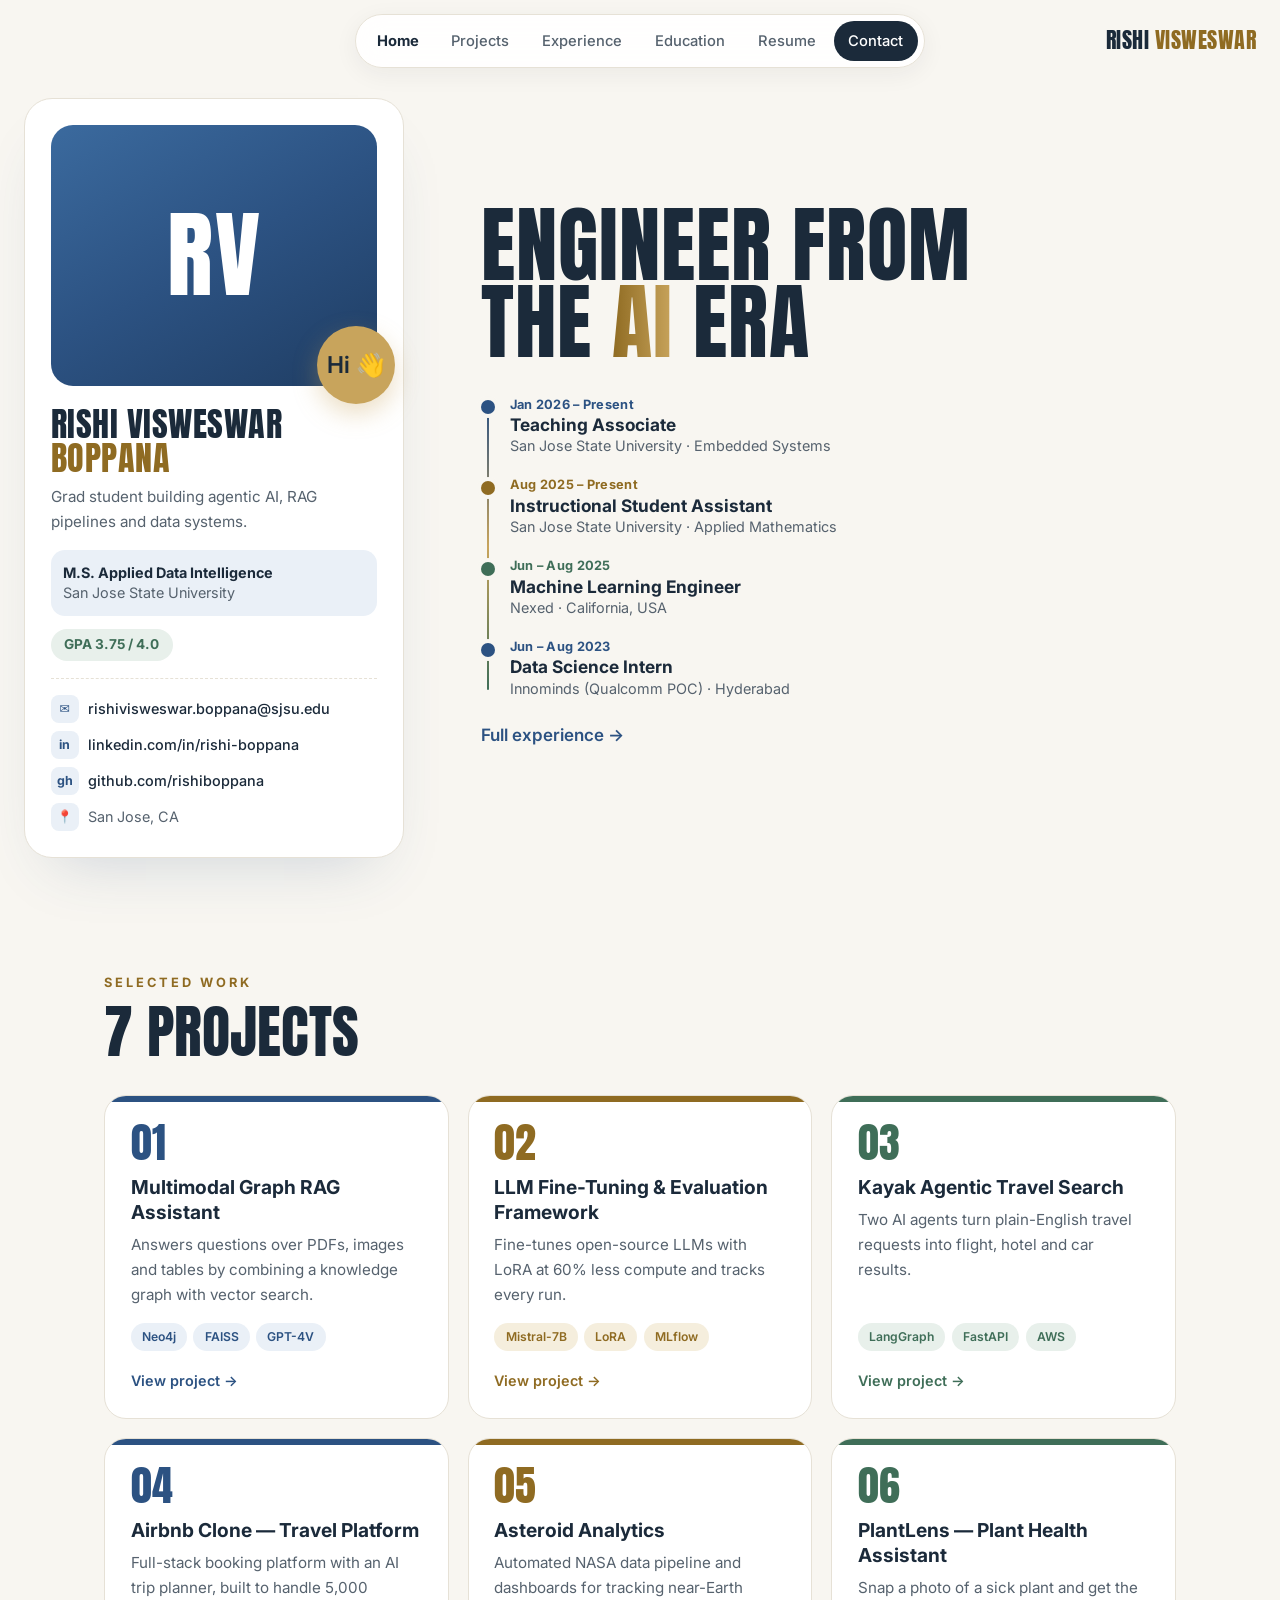
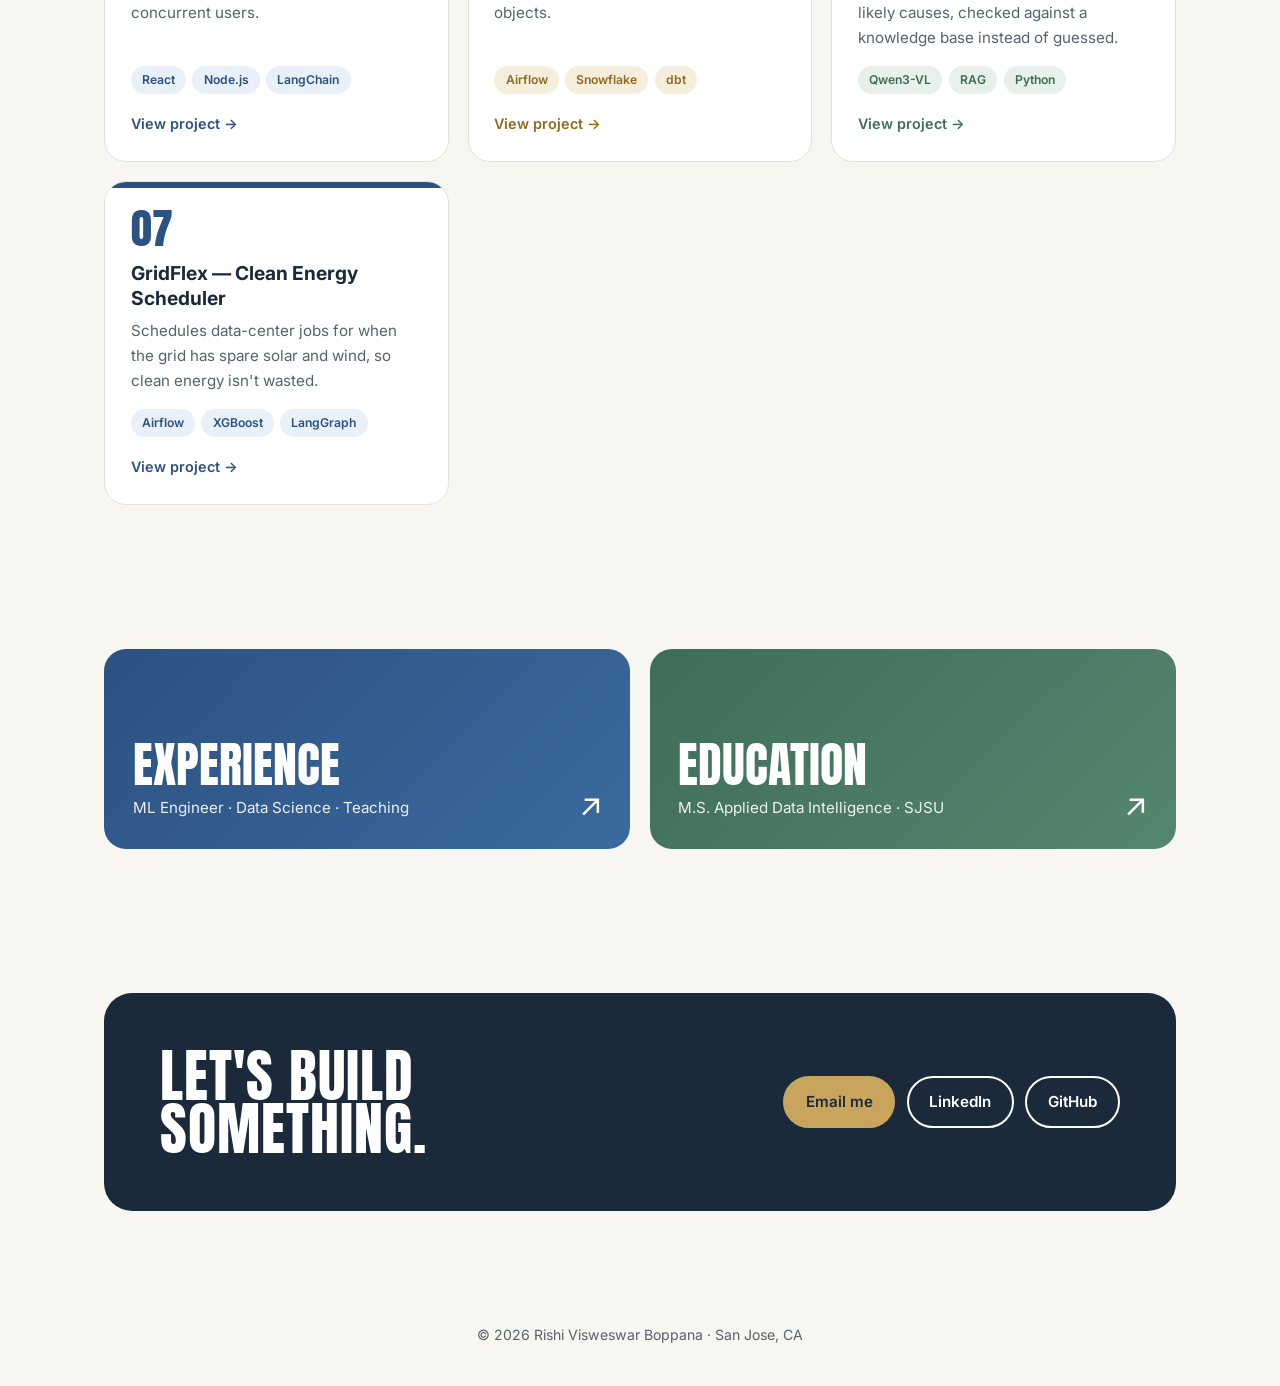
==== commit ebab5b35: "Blue/gold/green palette, profile card hero with experience timeline, add PlantLens and GridFlex proj" ====
--- a/index.html
+++ b/index.html
@@ -39,35 +39,36 @@
     </aside>
 
     <div class="hero-right fi">
-      <p class="small">Data Scientist · AI Engineer</p>
-      <p class="big">Engineer<br>in this <span class="grad-text">AI</span> era</p>
-      <p class="tag">I design agentic AI, Graph RAG and data systems that hold up in production, and I ship them end to end.</p>
-      <div class="hero-btns">
-        <a class="btn btn-dark" href="#projects">See my work</a>
-        <a class="btn btn-line" href="resume.html">Resume</a>
-      </div>
+      <p class="big">Engineer from<br>the <span class="grad-text">AI</span> Era</p>
+      <ol class="xp">
+        <li class="c-blue"><span class="when">Jan 2026 – Present</span><strong>Teaching Associate</strong><span class="org">San Jose State University · Embedded Systems</span></li>
+        <li class="c-gold"><span class="when">Aug 2025 – Present</span><strong>Instructional Student Assistant</strong><span class="org">San Jose State University · Applied Mathematics</span></li>
+        <li class="c-green"><span class="when">Jun – Aug 2025</span><strong>Machine Learning Engineer</strong><span class="org">Nexed · California, USA</span></li>
+        <li class="c-blue"><span class="when">Jun – Aug 2023</span><strong>Data Science Intern</strong><span class="org">Innominds (Qualcomm POC) · Hyderabad</span></li>
+      </ol>
+      <a class="xp-more" href="experience.html">Full experience →</a>
     </div>
   </section>
 
   <section class="sec" id="projects">
     <p class="eyebrow fi">Selected work</p>
-    <h2 class="h2 fi">5 Projects</h2>
+    <h2 class="h2 fi">7 Projects</h2>
     <div class="proj-grid">
-      <a class="pcard c-violet fi" href="project-graph-rag.html">
+      <a class="pcard c-blue fi" href="project-graph-rag.html">
         <span class="num">01</span>
         <h3>Multimodal Graph RAG Assistant</h3>
         <p>Answers questions over PDFs, images and tables by combining a knowledge graph with vector search.</p>
         <div class="chips"><span class="chip">Neo4j</span><span class="chip">FAISS</span><span class="chip">GPT-4V</span></div>
         <span class="more">View project →</span>
       </a>
-      <a class="pcard c-pink fi" href="project-llm-finetune.html">
+      <a class="pcard c-gold fi" href="project-llm-finetune.html">
         <span class="num">02</span>
         <h3>LLM Fine-Tuning &amp; Evaluation Framework</h3>
         <p>Fine-tunes open-source LLMs with LoRA at 60% less compute and tracks every run.</p>
         <div class="chips"><span class="chip">Mistral-7B</span><span class="chip">LoRA</span><span class="chip">MLflow</span></div>
         <span class="more">View project →</span>
       </a>
-      <a class="pcard c-teal fi" href="project-kayak.html">
+      <a class="pcard c-green fi" href="project-kayak.html">
         <span class="num">03</span>
         <h3>Kayak Agentic Travel Search</h3>
         <p>Two AI agents turn plain-English travel requests into flight, hotel and car results.</p>
@@ -81,11 +82,25 @@
         <div class="chips"><span class="chip">React</span><span class="chip">Node.js</span><span class="chip">LangChain</span></div>
         <span class="more">View project →</span>
       </a>
-      <a class="pcard c-amber fi" href="project-asteroid.html">
+      <a class="pcard c-gold fi" href="project-asteroid.html">
         <span class="num">05</span>
         <h3>Asteroid Analytics</h3>
         <p>Automated NASA data pipeline and dashboards for tracking near-Earth objects.</p>
         <div class="chips"><span class="chip">Airflow</span><span class="chip">Snowflake</span><span class="chip">dbt</span></div>
+        <span class="more">View project →</span>
+      </a>
+      <a class="pcard c-green fi" href="project-plantlens.html">
+        <span class="num">06</span>
+        <h3>PlantLens — Plant Health Assistant</h3>
+        <p>Snap a photo of a sick plant and get the likely causes, checked against a knowledge base instead of guessed.</p>
+        <div class="chips"><span class="chip">Qwen3-VL</span><span class="chip">RAG</span><span class="chip">Python</span></div>
+        <span class="more">View project →</span>
+      </a>
+      <a class="pcard c-blue fi" href="project-gridflex.html">
+        <span class="num">07</span>
+        <h3>GridFlex — Clean Energy Scheduler</h3>
+        <p>Schedules data-center jobs for when the grid has spare solar and wind, so clean energy isn't wasted.</p>
+        <div class="chips"><span class="chip">Airflow</span><span class="chip">XGBoost</span><span class="chip">LangGraph</span></div>
         <span class="more">View project →</span>
       </a>
     </div>
@@ -108,7 +123,7 @@
     <div class="contact fi">
       <p class="big">Let's build<br>something.</p>
       <div class="hero-btns" style="margin-top:0">
-        <a class="btn btn-amber" href="mailto:rishivisweswar.boppana@sjsu.edu">Email me</a>
+        <a class="btn btn-gold" href="mailto:rishivisweswar.boppana@sjsu.edu">Email me</a>
         <a class="btn" href="https://www.linkedin.com/in/rishi-boppana/" target="_blank" rel="noopener">LinkedIn</a>
         <a class="btn" href="https://github.com/rishiboppana" target="_blank" rel="noopener">GitHub</a>
       </div>
--- a/style.css
+++ b/style.css
@@ -1,12 +1,10 @@
 *, *::before, *::after { box-sizing: border-box; margin: 0; padding: 0; }
 :root {
-  --bg: #fffaf3; --card: #ffffff; --ink: #1d1b2e; --sub: #565470; --line: #ece6dc;
-  --violet: #6c5ce7; --violet-l: #efecff;
-  --pink:   #ff5e8a; --pink-l:   #ffe9ef;
-  --amber:  #ffb020; --amber-l:  #fff3da;
-  --teal:   #00b89c; --teal-l:   #dcf7f1;
-  --blue:   #3a86ff; --blue-l:   #e4efff;
-  --green:  #22c55e;
+  /* Three muted hues only: blue = trust, gold = grandeur, green = calm */
+  --bg: #f8f6f1; --card: #ffffff; --ink: #1b2a3a; --sub: #56626e; --line: #e6e1d6;
+  --blue:  #2c5282; --blue-l:  #eaf0f7;
+  --gold:  #8f6b22; --gold-l:  #f5eedd; --gold-soft: #c8a45c;
+  --green: #3f6e58; --green-l: #e8f0eb;
   --display: 'Anton', 'Impact', sans-serif;
   --r: 22px;
 }
@@ -15,84 +13,101 @@
 a { color: inherit; }
 img { max-width: 100%; }
 .wrap { max-width: 1120px; margin: 0 auto; padding: 0 1.5rem; }
-:focus-visible { outline: 3px solid var(--violet); outline-offset: 3px; border-radius: 6px; }
+:focus-visible { outline: 3px solid var(--blue); outline-offset: 3px; border-radius: 6px; }
 
 /* ── Header ── */
 .site-head { position: fixed; inset: 0 0 auto 0; z-index: 50; padding: 14px 1.5rem; display: flex; justify-content: center; pointer-events: none; }
-.pill { pointer-events: auto; display: flex; align-items: center; gap: .25rem; background: rgba(255,255,255,.9); backdrop-filter: blur(14px); -webkit-backdrop-filter: blur(14px); border: 1px solid var(--line); border-radius: 999px; padding: 6px; box-shadow: 0 6px 24px rgba(29,27,46,.06); }
+.pill { pointer-events: auto; display: flex; align-items: center; gap: .25rem; background: rgba(255,255,255,.9); backdrop-filter: blur(14px); -webkit-backdrop-filter: blur(14px); border: 1px solid var(--line); border-radius: 999px; padding: 6px; box-shadow: 0 6px 24px rgba(27,42,58,.06); }
 .pill a { text-decoration: none; font-size: .92rem; font-weight: 500; color: var(--sub); padding: .5rem .9rem; border-radius: 999px; white-space: nowrap; transition: background .2s, color .2s; }
-.pill a:hover { background: var(--violet-l); color: var(--violet); }
+.pill a:hover { background: var(--blue-l); color: var(--blue); }
 .pill a.active { color: var(--ink); font-weight: 700; }
 .pill .cta { background: var(--ink); color: #fff; display: inline-flex; align-items: center; gap: .5rem; }
-.pill .cta:hover { background: var(--violet); color: #fff; }
-.pill .dot { width: 8px; height: 8px; border-radius: 50%; background: var(--green); display: none; box-shadow: 0 0 0 0 rgba(34,197,94,.6); animation: ping 1.6s infinite; }
-.scrolled .pill .cta { background: var(--green-bg, #eafbf0); color: #157a3a; }
+.pill .cta:hover { background: var(--blue); color: #fff; }
+.pill .dot { width: 8px; height: 8px; border-radius: 50%; background: var(--green); display: none; box-shadow: 0 0 0 0 rgba(63,110,88,.5); animation: ping 1.6s infinite; }
+.scrolled .pill .cta { background: var(--green-l); color: var(--green); }
 .scrolled .pill .dot { display: inline-block; }
 .brand { pointer-events: auto; position: absolute; right: 1.5rem; top: 50%; transform: translateY(-50%); font-family: var(--display); font-size: 1.35rem; letter-spacing: .5px; text-decoration: none; text-transform: uppercase; }
-.brand span { color: var(--pink); }
-@keyframes ping { 70% { box-shadow: 0 0 0 8px rgba(34,197,94,0); } 100% { box-shadow: 0 0 0 0 rgba(34,197,94,0); } }
+.brand span { color: var(--gold); }
+@keyframes ping { 70% { box-shadow: 0 0 0 8px rgba(63,110,88,0); } 100% { box-shadow: 0 0 0 0 rgba(63,110,88,0); } }
 
 /* ── Hero ── */
-.hero { min-height: 100vh; min-height: 100svh; display: grid; grid-template-columns: 1fr auto 1fr; align-items: center; gap: 2rem; padding: 110px 0 60px; }
-.big { font-family: var(--display); font-weight: 400; text-transform: uppercase; line-height: .9; font-size: clamp(3.5rem, 9vw, 8.5rem); letter-spacing: 1px; }
-.hero-left { text-align: right; }
-.hero-left .small { font-family: var(--display); font-size: clamp(1.2rem, 2vw, 1.7rem); text-transform: uppercase; letter-spacing: 1px; color: var(--sub); margin-bottom: .4rem; }
-.hero-right .tag { margin-top: 1rem; color: var(--sub); max-width: 22rem; font-size: 1.02rem; }
-.grad-text { background: linear-gradient(90deg, var(--violet), var(--pink)); -webkit-background-clip: text; background-clip: text; color: transparent; }
-.hero-card { position: relative; width: clamp(220px, 24vw, 320px); aspect-ratio: 3/4; border-radius: 28px; background: linear-gradient(150deg, var(--violet) 0%, var(--pink) 60%, var(--amber) 100%); display: grid; place-items: center; box-shadow: 0 30px 60px -20px rgba(108,92,231,.45); }
-.hero-card .mono { font-family: var(--display); color: #fff; font-size: clamp(5rem, 9vw, 8rem); line-height: 1; letter-spacing: 2px; }
-.hero-card .orb { position: absolute; border-radius: 50%; }
-.orb.o1 { width: 16px; height: 16px; background: var(--teal); top: 22%; left: -8px; }
-.orb.o2 { width: 22px; height: 22px; background: var(--blue); top: 12%; right: 14%; opacity: .9; }
-.hi { position: absolute; left: -38px; bottom: -34px; width: 104px; height: 104px; border-radius: 50%; background: var(--amber); color: var(--ink); display: grid; place-items: center; font-size: 2.1rem; font-weight: 600; box-shadow: 0 12px 30px rgba(255,176,32,.45); animation: bob 3s ease-in-out infinite; }
-@keyframes bob { 50% { transform: translateY(-8px) rotate(-6deg); } }
+/* hero is wider than .wrap so the profile card sits further left */
+.hero { width: min(1360px, calc(100vw - 3rem)); margin-left: calc(50% - min(680px, 50vw - 1.5rem)); min-height: 100vh; min-height: 100svh; display: grid; grid-template-columns: minmax(300px, 380px) 1fr; align-items: center; gap: clamp(2rem, 6vw, 5rem); padding: 96px 0 40px; }
+.big { font-family: var(--display); font-weight: 400; text-transform: uppercase; line-height: .92; font-size: clamp(3.2rem, 8vw, 7.5rem); letter-spacing: 1px; }
+.grad-text { background: linear-gradient(90deg, var(--gold), var(--gold-soft)); -webkit-background-clip: text; background-clip: text; color: transparent; }
+.profile { background: var(--card); border: 1px solid var(--line); border-radius: 28px; padding: 1.6rem; box-shadow: 0 30px 60px -30px rgba(44,82,130,.22); }
+.photo { position: relative; aspect-ratio: 5/4; border-radius: 22px; background: linear-gradient(150deg, #3b6a9e 0%, var(--blue) 50%, #1f3d63 100%); display: grid; place-items: center; margin-bottom: 1.3rem; }
+.photo .mono { font-family: var(--display); color: #fff; font-size: 6rem; line-height: 1; letter-spacing: 2px; }
+.photo img { position: absolute; inset: 0; width: 100%; height: 100%; object-fit: cover; object-position: center 25%; border-radius: inherit; }
+.hi { position: absolute; right: -18px; bottom: -18px; width: 78px; height: 78px; border-radius: 50%; background: var(--gold-soft); color: var(--ink); display: grid; place-items: center; font-size: 1.45rem; font-weight: 600; box-shadow: 0 10px 24px rgba(200,164,92,.35); animation: bob 3s ease-in-out infinite; }
+.hero-right .big { font-size: clamp(3rem, 6.5vw, 6.2rem); }
+.xp { list-style: none; margin-top: 2.2rem; position: relative; display: grid; gap: 1.3rem; padding-left: 1.8rem; }
+.xp::before { content: ''; position: absolute; left: 6px; top: 8px; bottom: 8px; width: 2px; background: linear-gradient(var(--blue), var(--gold-soft), var(--green)); border-radius: 2px; }
+.xp li { position: relative; display: grid; line-height: 1.35; }
+.xp li::before { content: ''; position: absolute; left: calc(-1.8rem + 0px); top: .3rem; width: 14px; height: 14px; border-radius: 50%; background: var(--c); box-shadow: 0 0 0 4px var(--bg); }
+.xp .when { font-size: .8rem; font-weight: 700; color: var(--c); letter-spacing: .3px; }
+.xp strong { font-size: 1.08rem; }
+.xp .org { font-size: .9rem; color: var(--sub); }
+.xp-more { display: inline-block; margin-top: 1.4rem; font-weight: 600; color: var(--blue); text-decoration: none; }
+.xp-more:hover { text-decoration: underline; }
+@keyframes bob { 50% { transform: translateY(-6px) rotate(-6deg); } }
+.p-name { font-family: var(--display); font-weight: 400; text-transform: uppercase; font-size: 2.1rem; line-height: 1; letter-spacing: .5px; }
+.p-name span { color: var(--gold); }
+.p-about { color: var(--sub); font-size: .95rem; margin: .6rem 0 1rem; }
+.school { display: flex; align-items: center; gap: .75rem; font-size: .9rem; line-height: 1.4; color: var(--sub); padding: .8rem; background: var(--blue-l); border-radius: 14px; }
+.school strong { color: var(--ink); }
+.school img { width: 44px; height: 44px; object-fit: contain; flex-shrink: 0; }
+.gpa { display: inline-block; margin-top: .8rem; font-weight: 700; font-size: .85rem; color: var(--green); background: var(--green-l); padding: .3rem .85rem; border-radius: 999px; }
+.contact-list { list-style: none; margin-top: 1.1rem; padding-top: 1rem; border-top: 1px dashed var(--line); display: grid; gap: .5rem; font-size: .9rem; }
+.contact-list li { display: flex; align-items: center; gap: .6rem; color: var(--sub); min-width: 0; }
+.contact-list li > span { width: 28px; height: 28px; flex-shrink: 0; border-radius: 8px; background: var(--blue-l); color: var(--blue); display: grid; place-items: center; font-size: .78rem; font-weight: 700; }
+.contact-list a { color: var(--ink); text-decoration: none; font-weight: 500; overflow-wrap: anywhere; }
+.contact-list a:hover { color: var(--blue); text-decoration: underline; }
 .hero-btns { display: flex; gap: .7rem; flex-wrap: wrap; margin-top: 1.5rem; }
 .btn { display: inline-flex; align-items: center; gap: .45rem; padding: .7rem 1.3rem; border-radius: 999px; font-weight: 600; font-size: .95rem; text-decoration: none; border: 2px solid var(--ink); transition: transform .2s, background .2s, color .2s; }
 .btn:hover { transform: translateY(-2px); }
 .btn-dark { background: var(--ink); color: #fff; }
-.btn-dark:hover { background: var(--violet); border-color: var(--violet); }
+.btn-dark:hover { background: var(--blue); border-color: var(--blue); }
 .btn-line { background: transparent; }
 .btn-line:hover { background: var(--ink); color: #fff; }
 
 /* ── Sections ── */
 .sec { padding: 4.5rem 0; }
-.eyebrow { font-weight: 700; font-size: .8rem; letter-spacing: 3px; text-transform: uppercase; color: var(--pink); margin-bottom: .6rem; }
+.eyebrow { font-weight: 700; font-size: .8rem; letter-spacing: 3px; text-transform: uppercase; color: var(--gold); margin-bottom: .6rem; }
 .h2 { font-family: var(--display); font-weight: 400; text-transform: uppercase; font-size: clamp(2.4rem, 5vw, 3.6rem); line-height: 1; margin-bottom: 2.2rem; }
 
 /* ── Project cards ── */
 .proj-grid { display: grid; grid-template-columns: repeat(auto-fit, minmax(300px, 1fr)); gap: 1.2rem; }
-.pcard { --c: var(--violet); --cl: var(--violet-l); position: relative; display: flex; flex-direction: column; text-decoration: none; background: var(--card); border: 1px solid var(--line); border-radius: var(--r); padding: 1.6rem; overflow: hidden; transition: transform .25s, box-shadow .25s, border-color .25s; }
-.pcard::before { content: ''; position: absolute; inset: 0 0 auto 0; height: 6px; background: var(--c, var(--violet)); }
-.pcard:hover { transform: translateY(-5px); border-color: var(--c); box-shadow: 0 18px 40px -18px var(--c); }
+.pcard { --c: var(--blue); --cl: var(--blue-l); position: relative; display: flex; flex-direction: column; text-decoration: none; background: var(--card); border: 1px solid var(--line); border-radius: var(--r); padding: 1.6rem; overflow: hidden; transition: transform .25s, box-shadow .25s, border-color .25s; }
+.pcard::before { content: ''; position: absolute; inset: 0 0 auto 0; height: 6px; background: var(--c, var(--blue)); }
+.pcard:hover { transform: translateY(-5px); border-color: var(--c); box-shadow: 0 18px 40px -24px var(--c); }
 .pcard .num { font-family: var(--display); font-size: 2.6rem; line-height: 1; color: var(--c); }
 .pcard h3 { font-size: 1.2rem; line-height: 1.3; margin: .7rem 0 .45rem; }
 .pcard p { color: var(--sub); font-size: .95rem; flex: 1; }
 .pcard .more { margin-top: 1.1rem; font-weight: 600; font-size: .9rem; color: var(--c); }
 .pcard:hover .more { text-decoration: underline; }
-.c-violet { --c: var(--violet); --cl: var(--violet-l); }
-.c-pink   { --c: var(--pink);   --cl: var(--pink-l); }
-.c-amber  { --c: #e09400;       --cl: var(--amber-l); }
-.c-teal   { --c: var(--teal);   --cl: var(--teal-l); }
-.c-blue   { --c: var(--blue);   --cl: var(--blue-l); }
+.c-blue  { --c: var(--blue);  --cl: var(--blue-l); }
+.c-gold  { --c: var(--gold);  --cl: var(--gold-l); }
+.c-green { --c: var(--green); --cl: var(--green-l); }
 .chips { display: flex; flex-wrap: wrap; gap: .4rem; margin-top: 1rem; }
-.chip { font-size: .76rem; font-weight: 600; padding: .25rem .7rem; border-radius: 999px; background: var(--cl, var(--violet-l)); color: var(--c, var(--violet)); }
+.chip { font-size: .76rem; font-weight: 600; padding: .25rem .7rem; border-radius: 999px; background: var(--cl, var(--blue-l)); color: var(--c, var(--blue)); }
 
 /* ── Big tiles (Experience / Education) ── */
 .tiles { display: grid; grid-template-columns: repeat(auto-fit, minmax(280px, 1fr)); gap: 1.2rem; }
 .tile { display: flex; justify-content: space-between; align-items: flex-end; min-height: 200px; padding: 1.8rem; border-radius: var(--r); text-decoration: none; color: #fff; transition: transform .25s; }
-.tile:hover { transform: translateY(-5px) rotate(-.5deg); }
+.tile:hover { transform: translateY(-4px); }
 .tile .t { font-family: var(--display); font-size: clamp(2.2rem, 4vw, 3rem); text-transform: uppercase; line-height: 1; }
 .tile .s { opacity: .9; font-size: .95rem; margin-top: .4rem; }
 .tile .arrow { font-size: 2rem; line-height: 1; }
-.tile-exp { background: linear-gradient(135deg, var(--teal), var(--blue)); }
-.tile-edu { background: linear-gradient(135deg, var(--amber), var(--pink)); }
+.tile-exp { background: linear-gradient(135deg, var(--blue), #3b6a9e); }
+.tile-edu { background: linear-gradient(135deg, var(--green), #55866e); }
 
 /* ── Contact strip ── */
 .contact { background: var(--ink); color: #fff; border-radius: 28px; padding: clamp(2rem, 5vw, 3.5rem); display: flex; flex-wrap: wrap; gap: 1.5rem; align-items: center; justify-content: space-between; }
 .contact .big { font-size: clamp(2.2rem, 5vw, 3.6rem); }
 .contact .btn { border-color: #fff; color: #fff; }
 .contact .btn:hover { background: #fff; color: var(--ink); }
-.contact .btn-amber { background: var(--amber); border-color: var(--amber); color: var(--ink); }
+.contact .btn-gold { background: var(--gold-soft); border-color: var(--gold-soft); color: var(--ink); }
 
 footer { text-align: center; color: var(--sub); font-size: .88rem; padding: 2.5rem 1rem; }
 
@@ -101,24 +116,24 @@
 .page-head .big { font-size: clamp(3rem, 8vw, 6.5rem); }
 .page-head .lead { color: var(--sub); font-size: 1.1rem; max-width: 42rem; margin-top: 1rem; }
 .back { display: inline-block; margin-bottom: 1.4rem; text-decoration: none; font-weight: 600; color: var(--sub); }
-.back:hover { color: var(--violet); }
+.back:hover { color: var(--blue); }
 .meta { display: flex; flex-wrap: wrap; gap: .5rem; margin-top: 1.2rem; }
 .meta span { background: var(--card); border: 1px solid var(--line); border-radius: 999px; padding: .35rem .9rem; font-size: .88rem; font-weight: 500; }
 .blocks { display: grid; gap: 1rem; }
-.block { background: var(--card); border: 1px solid var(--line); border-left: 6px solid var(--c, var(--violet)); border-radius: 18px; padding: 1.4rem 1.6rem; }
-.block h3 { font-size: 1.05rem; margin-bottom: .35rem; color: var(--c, var(--violet)); }
+.block { background: var(--card); border: 1px solid var(--line); border-left: 6px solid var(--c, var(--blue)); border-radius: 18px; padding: 1.4rem 1.6rem; }
+.block h3 { font-size: 1.05rem; margin-bottom: .35rem; color: var(--c, var(--blue)); }
 .block p { color: var(--sub); }
 .next-row { display: flex; justify-content: space-between; flex-wrap: wrap; gap: 1rem; margin-top: 2.5rem; }
 
 /* Timeline (experience) */
 .tl { display: grid; gap: 1.2rem; }
 .role { background: var(--card); border: 1px solid var(--line); border-radius: var(--r); padding: 1.6rem 1.8rem; display: grid; grid-template-columns: 170px 1fr; gap: 1.5rem; }
-.role .when { font-weight: 700; color: var(--c, var(--violet)); font-size: .92rem; }
+.role .when { font-weight: 700; color: var(--c, var(--blue)); font-size: .92rem; }
 .role h3 { font-size: 1.25rem; line-height: 1.3; }
 .role .org { color: var(--sub); font-weight: 500; margin: .15rem 0 .8rem; }
 .role ul { list-style: none; display: grid; gap: .45rem; }
 .role li { position: relative; padding-left: 1.2rem; color: var(--sub); font-size: .97rem; }
-.role li::before { content: ''; position: absolute; left: 0; top: .62em; width: 7px; height: 7px; border-radius: 50%; background: var(--c, var(--violet)); }
+.role li::before { content: ''; position: absolute; left: 0; top: .62em; width: 7px; height: 7px; border-radius: 50%; background: var(--c, var(--blue)); }
 
 /* Fade in */
 .fi { opacity: 0; transform: translateY(18px); transition: opacity .6s ease, transform .6s ease; }
@@ -126,14 +141,12 @@
 
 /* ── Responsive ── */
 @media (max-width: 900px) {
-  .hero { grid-template-columns: 1fr; justify-items: center; text-align: center; gap: 2.5rem; padding-top: 140px; }
-  .hero-left, .hero-right { text-align: center; }
-  .hero-right .tag { margin-inline: auto; }
-  .hero-btns { justify-content: center; }
-  .hero-card { order: -1; }
+  .hero { grid-template-columns: 1fr; padding-top: 130px; gap: 2.5rem; }
+  .profile { max-width: 420px; width: 100%; margin: 0 auto; }
+  .hero-right { text-align: left; }
 }
 @media (max-width: 760px) {
-  .site-head { flex-direction: column; align-items: stretch; gap: 8px; padding: 10px .75rem; background: rgba(255,250,243,.92); backdrop-filter: blur(12px); -webkit-backdrop-filter: blur(12px); pointer-events: auto; }
+  .site-head { flex-direction: column; align-items: stretch; gap: 8px; padding: 10px .75rem; background: rgba(248,246,241,.92); backdrop-filter: blur(12px); -webkit-backdrop-filter: blur(12px); pointer-events: auto; }
   .brand { position: static; transform: none; align-self: flex-end; font-size: 1.15rem; }
   .pill { overflow-x: auto; scrollbar-width: none; justify-content: space-between; }
   .pill::-webkit-scrollbar { display: none; }
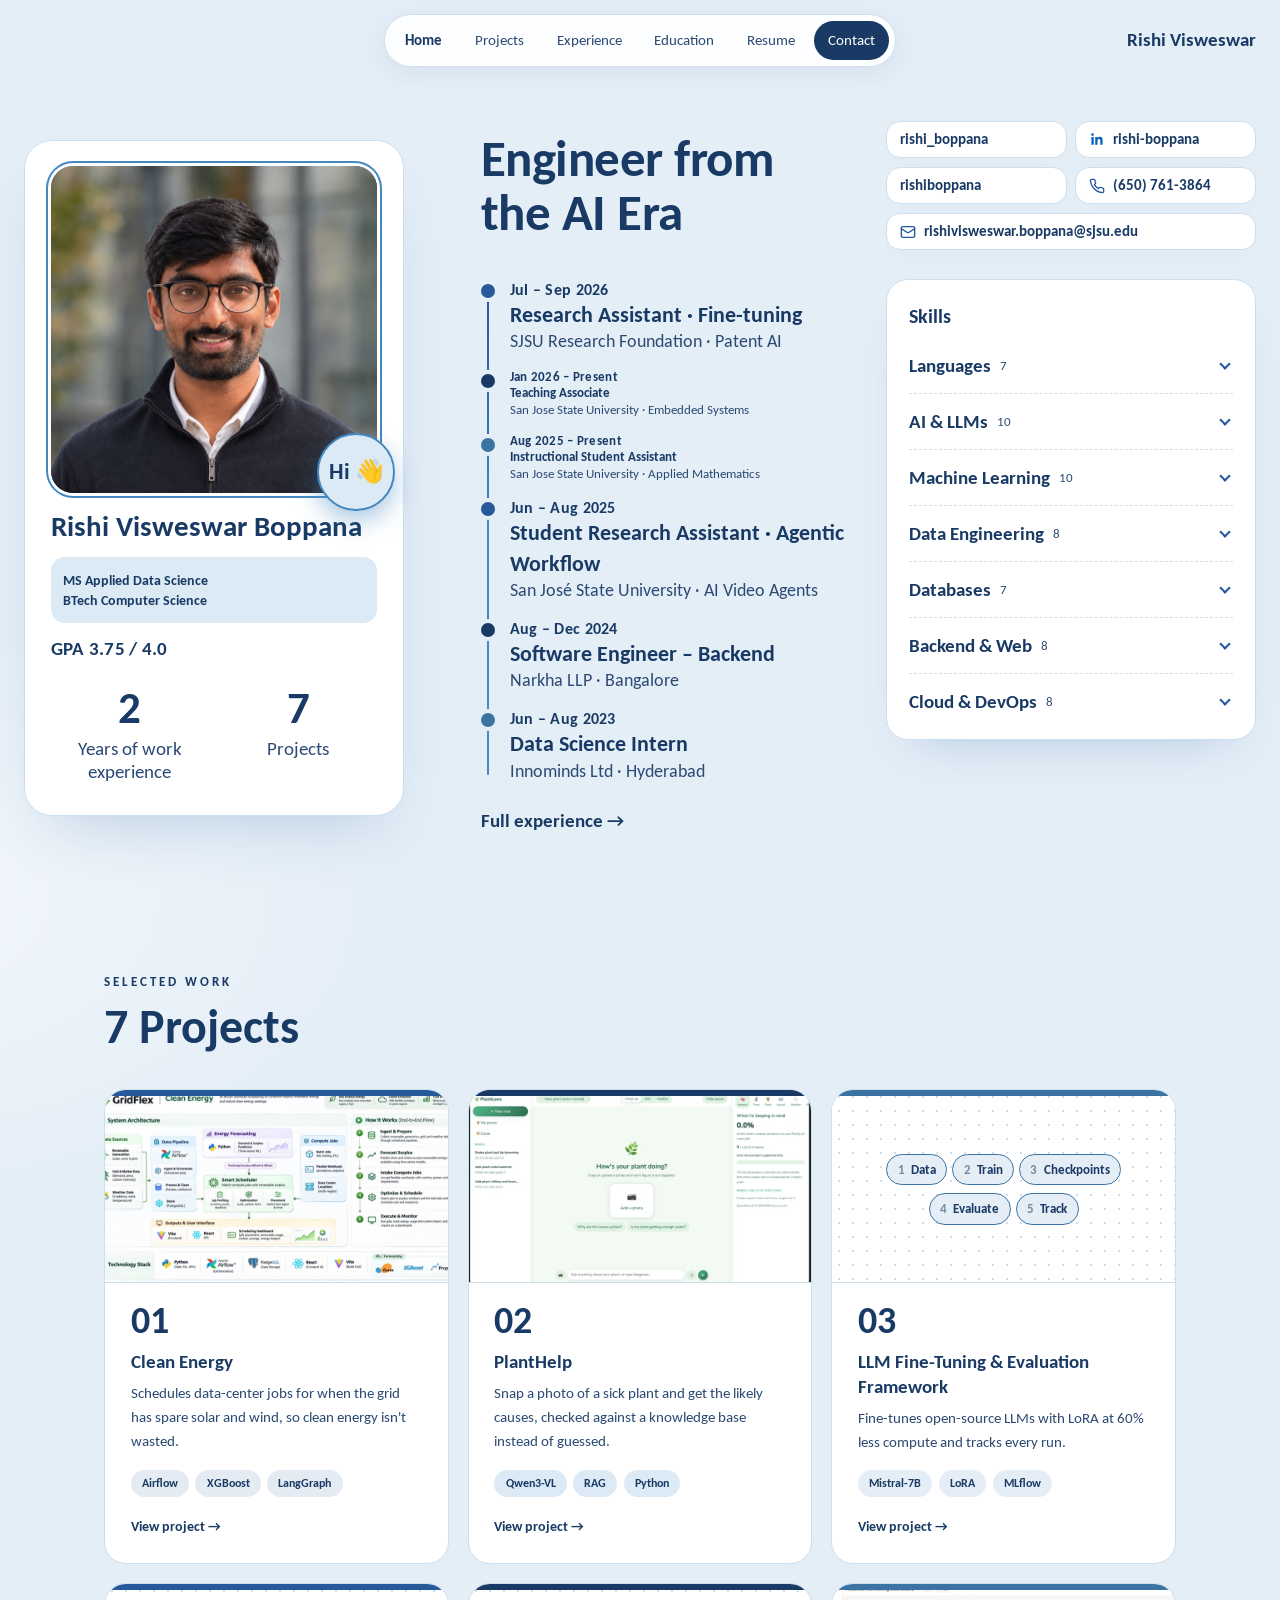
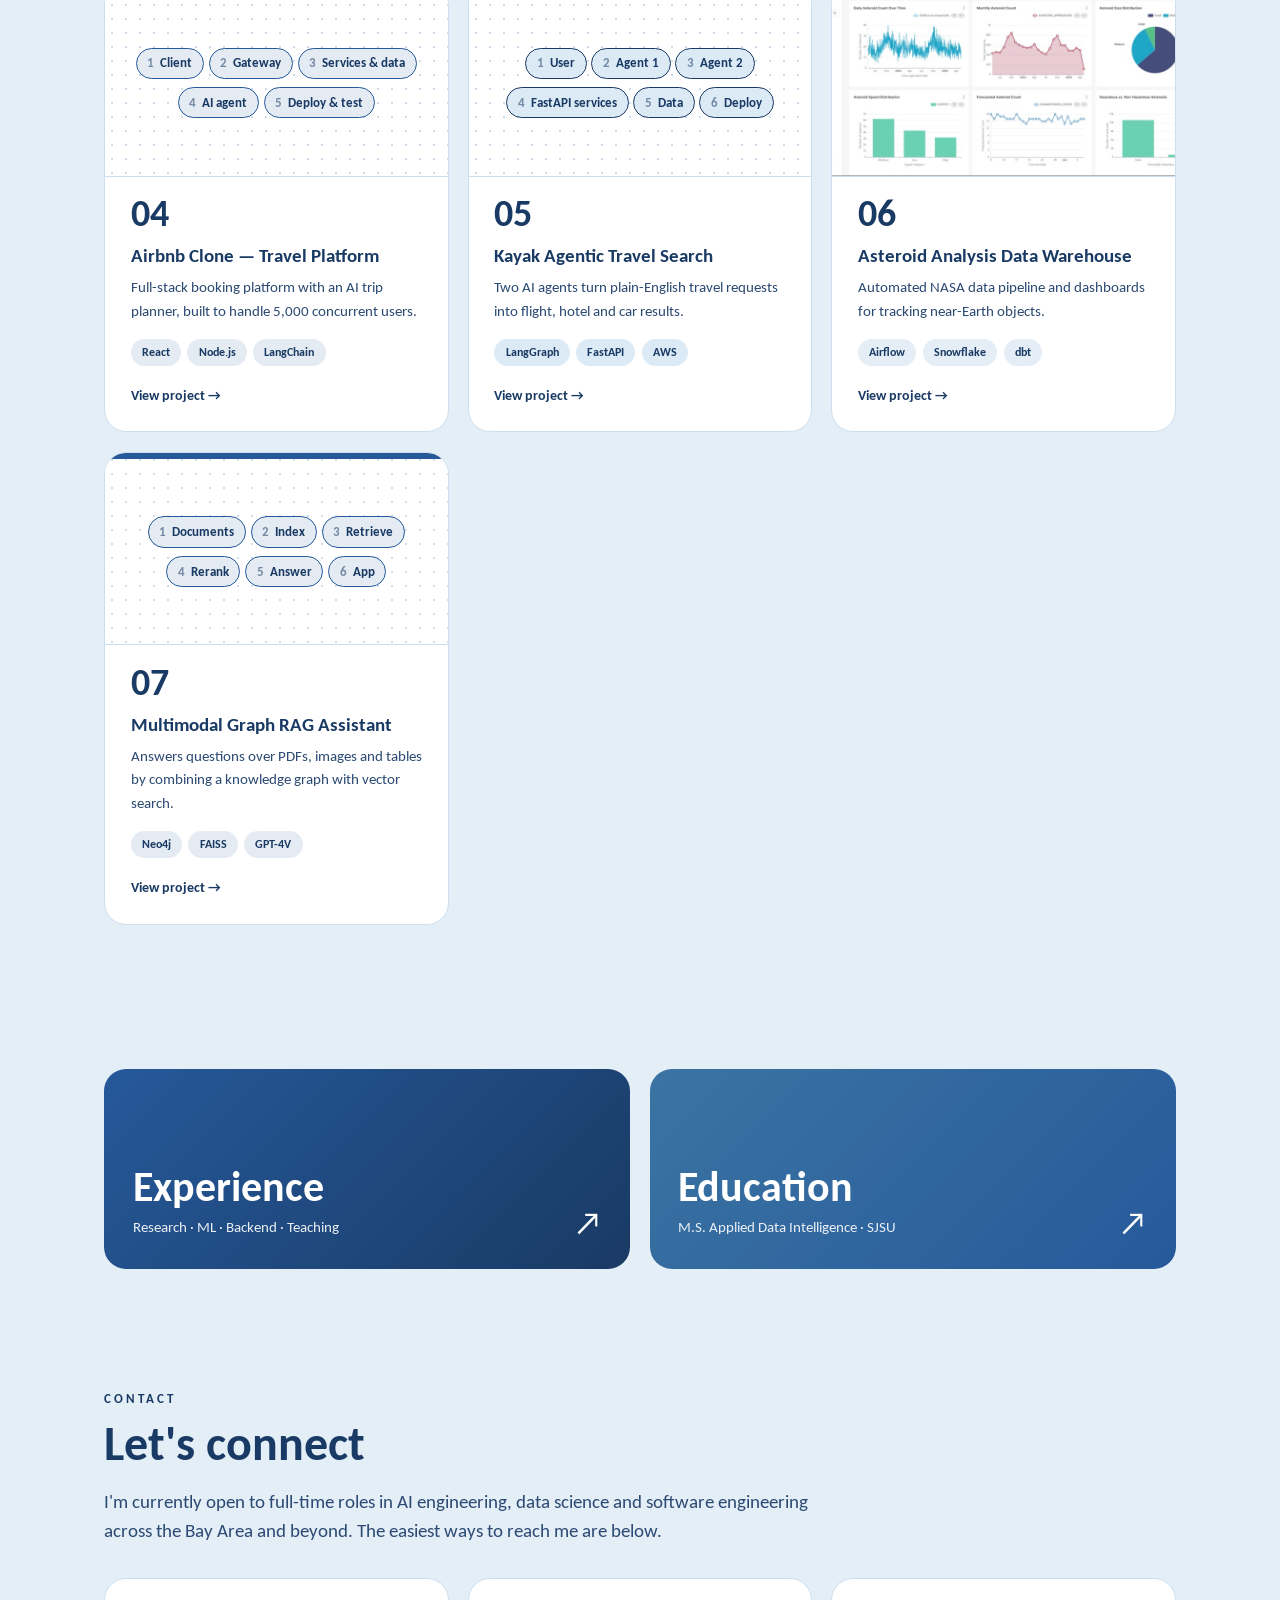
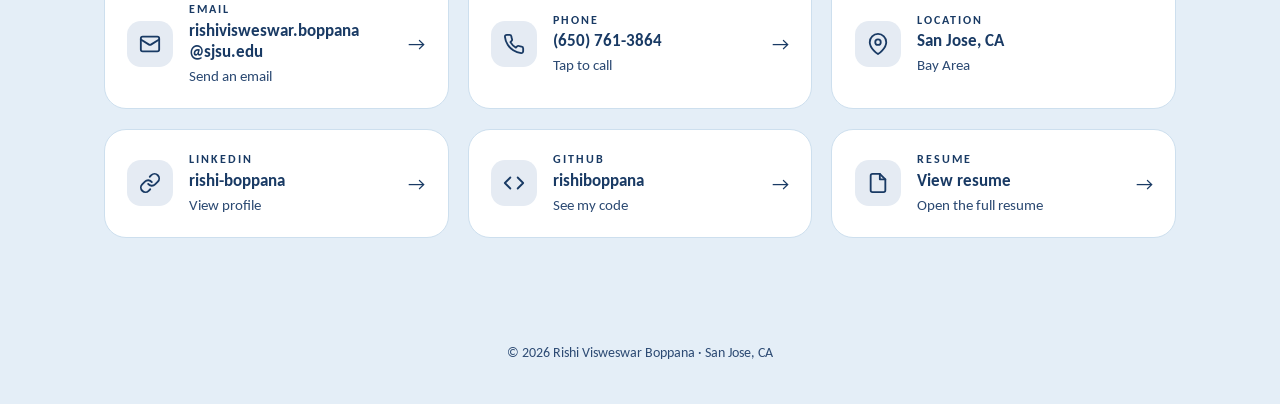
==== commit e32ce006: "Update site pages and styles, add profile photo and project images Co-Authored-By: Claude Opus 5.5 <" ====
--- a/index.html
+++ b/index.html
@@ -7,7 +7,7 @@
   <meta name="description" content="Rishi Visweswar Boppana — Data Scientist and AI Engineer building agentic AI, RAG pipelines and data systems." />
   <link rel="preconnect" href="https://fonts.googleapis.com" />
   <link rel="preconnect" href="https://fonts.gstatic.com" crossorigin />
-  <link href="https://fonts.googleapis.com/css2?family=Anton&family=Inter:wght@400;500;600;700&display=swap" rel="stylesheet" />
+  <link href="https://fonts.googleapis.com/css2?family=Carlito:ital,wght@0,400;0,700;1,400;1,700&display=swap" rel="stylesheet" />
   <link rel="stylesheet" href="style.css" />
 </head>
 <body>
@@ -23,30 +23,73 @@
         <span class="hi" aria-hidden="true">Hi 👋</span>
       </div>
       <h1 class="p-name">Rishi Visweswar <span>Boppana</span></h1>
-      <p class="p-about">Grad student building agentic AI, RAG pipelines and data systems.</p>
       <div class="school">
         <!-- Drop the SJSU logo in the repo as sjsu-logo.png -->
         <img src="sjsu-logo.png" alt="SJSU logo" onerror="this.remove()" />
-        <div><strong>M.S. Applied Data Intelligence</strong><br>San Jose State University</div>
+        <div><strong>MS Applied Data Science</strong><br><strong>BTech Computer Science</strong></div>
       </div>
       <span class="gpa">GPA 3.75 / 4.0</span>
-      <ul class="contact-list">
-        <li><span>✉</span><a href="mailto:rishivisweswar.boppana@sjsu.edu">rishivisweswar.boppana@sjsu.edu</a></li>
-        <li><span>in</span><a href="https://www.linkedin.com/in/rishi-boppana/" target="_blank" rel="noopener">linkedin.com/in/rishi-boppana</a></li>
-        <li><span>gh</span><a href="https://github.com/rishiboppana" target="_blank" rel="noopener">github.com/rishiboppana</a></li>
-        <li><span>📍</span>San Jose, CA</li>
-      </ul>
+      <div class="overview">
+        <div class="ov"><b>2</b><span>Years of work experience</span></div>
+        <div class="ov"><b>7</b><span>Projects</span></div>
+      </div>
     </aside>
 
     <div class="hero-right fi">
-      <p class="big">Engineer from<br>the <span class="grad-text">AI</span> Era</p>
+      <div class="hero-top">
+        <p class="big">Engineer from<br>the <span class="grad-text">AI</span> Era</p>
+        <div class="ct-grid">
+          <a class="ct-btn" href="https://leetcode.com/u/rishi_boppana/" target="_blank" rel="noopener"><img src="https://cdn.simpleicons.org/leetcode" alt="" width="20" height="20" loading="lazy" onerror="this.remove()" /><span>rishi_boppana</span></a>
+          <a class="ct-btn" href="https://www.linkedin.com/in/rishi-boppana/" target="_blank" rel="noopener"><svg viewBox="0 0 24 24" aria-hidden="true" fill="#0A66C2"><path d="M20.45 20.45h-3.56v-5.57c0-1.33-.03-3.04-1.85-3.04-1.86 0-2.14 1.45-2.14 2.94v5.67H9.34V9h3.41v1.56h.05c.48-.9 1.64-1.85 3.37-1.85 3.6 0 4.27 2.37 4.27 5.45v6.29zM5.34 7.43a2.06 2.06 0 1 1 0-4.12 2.06 2.06 0 0 1 0 4.12zM7.12 20.45H3.56V9h3.56v11.45z"/></svg><span>rishi-boppana</span></a>
+          <a class="ct-btn" href="https://github.com/rishiboppana" target="_blank" rel="noopener"><img src="https://cdn.simpleicons.org/github" alt="" width="20" height="20" loading="lazy" onerror="this.remove()" /><span>rishiboppana</span></a>
+          <a class="ct-btn" href="tel:+16507613864"><svg viewBox="0 0 24 24" aria-hidden="true" fill="none" stroke="#26599a" stroke-width="2" stroke-linecap="round" stroke-linejoin="round"><path d="M22 16.92v3a2 2 0 0 1-2.18 2 19.79 19.79 0 0 1-8.63-3.07 19.5 19.5 0 0 1-6-6 19.79 19.79 0 0 1-3.07-8.67A2 2 0 0 1 4.11 2h3a2 2 0 0 1 2 1.72c.127.96.361 1.903.7 2.81a2 2 0 0 1-.45 2.11L8.09 9.91a16 16 0 0 0 6 6l1.27-1.27a2 2 0 0 1 2.11-.45c.907.339 1.85.573 2.81.7A2 2 0 0 1 22 16.92z"/></svg><span>(650) 761-3864</span></a>
+          <a class="ct-btn ct-wide" href="mailto:rishivisweswar.boppana@sjsu.edu"><svg viewBox="0 0 24 24" aria-hidden="true" fill="none" stroke="#26599a" stroke-width="2" stroke-linecap="round" stroke-linejoin="round"><rect x="2" y="4" width="20" height="16" rx="2"/><path d="m22 7-8.97 5.7a1.94 1.94 0 0 1-2.06 0L2 7"/></svg><span>rishivisweswar.boppana@sjsu.edu</span></a>
+        </div>
+      </div>
+      <div class="hero-cols">
+        <div class="xp-wrap">
       <ol class="xp">
-        <li class="c-blue"><span class="when">Jan 2026 – Present</span><strong>Teaching Associate</strong><span class="org">San Jose State University · Embedded Systems</span></li>
-        <li class="c-gold"><span class="when">Aug 2025 – Present</span><strong>Instructional Student Assistant</strong><span class="org">San Jose State University · Applied Mathematics</span></li>
-        <li class="c-green"><span class="when">Jun – Aug 2025</span><strong>Machine Learning Engineer</strong><span class="org">Nexed · California, USA</span></li>
-        <li class="c-blue"><span class="when">Jun – Aug 2023</span><strong>Data Science Intern</strong><span class="org">Innominds (Qualcomm POC) · Hyderabad</span></li>
+        <li class="c-blue"><span class="when">Jul – Sep 2026</span><strong>Research Assistant <span class="pill-tag">Fine-tuning</span></strong><span class="org">SJSU Research Foundation · Patent AI</span></li>
+        <li class="c-gold minor"><span class="when">Jan 2026 – Present</span><strong>Teaching Associate</strong><span class="org">San Jose State University · Embedded Systems</span></li>
+        <li class="c-sky minor"><span class="when">Aug 2025 – Present</span><strong>Instructional Student Assistant</strong><span class="org">San Jose State University · Applied Mathematics</span></li>
+        <li class="c-blue"><span class="when">Jun – Aug 2025</span><strong>Student Research Assistant <span class="pill-tag">Agentic Workflow</span></strong><span class="org">San José State University · AI Video Agents</span></li>
+        <li class="c-gold"><span class="when">Aug – Dec 2024</span><strong>Software Engineer – Backend</strong><span class="org">Narkha LLP · Bangalore</span></li>
+        <li class="c-sky"><span class="when">Jun – Aug 2023</span><strong>Data Science Intern</strong><span class="org">Innominds Ltd · Hyderabad</span></li>
       </ol>
       <a class="xp-more" href="experience.html">Full experience →</a>
+        </div>
+      <aside class="skills" aria-label="Skills">
+        <h2>Skills</h2>
+        <details class="sk" name="skills">
+          <summary><span class="sk-n">Languages</span><span class="sk-c">7</span><span class="sk-i"><img src="https://cdn.simpleicons.org/python" alt="" width="18" height="18" loading="lazy" onerror="this.remove()" /><img src="https://cdn.simpleicons.org/cplusplus" alt="" width="18" height="18" loading="lazy" onerror="this.remove()" /><img src="https://cdn.simpleicons.org/javascript" alt="" width="18" height="18" loading="lazy" onerror="this.remove()" /><img src="https://cdn.simpleicons.org/typescript" alt="" width="18" height="18" loading="lazy" onerror="this.remove()" /><img src="https://cdn.simpleicons.org/html5" alt="" width="18" height="18" loading="lazy" onerror="this.remove()" /></span><span class="sk-chev" aria-hidden="true"></span></summary>
+          <div class="sk-chips"><span class="chip">Python</span><span class="chip">SQL</span><span class="chip">C / C++</span><span class="chip">JavaScript</span><span class="chip">TypeScript</span><span class="chip">HTML &amp; CSS</span><span class="chip">Shell</span></div>
+        </details>
+        <details class="sk" name="skills">
+          <summary><span class="sk-n">AI &amp; LLMs</span><span class="sk-c">10</span><span class="sk-i"><img src="https://cdn.simpleicons.org/langchain" alt="" width="18" height="18" loading="lazy" onerror="this.remove()" /><img src="https://cdn.simpleicons.org/huggingface" alt="" width="18" height="18" loading="lazy" onerror="this.remove()" /></span><span class="sk-chev" aria-hidden="true"></span></summary>
+          <div class="sk-chips"><span class="chip">LangChain</span><span class="chip">LangGraph</span><span class="chip">RAG &amp; Graph RAG</span><span class="chip">MCP &amp; tool calling</span><span class="chip">Transformers</span><span class="chip">LoRA / QLoRA fine-tuning</span><span class="chip">Prompt engineering</span><span class="chip">LLM-as-a-Judge evaluation</span><span class="chip">Multimodal (CLIP, LLaVA, Whisper)</span><span class="chip">Agentic workflows</span></div>
+        </details>
+        <details class="sk" name="skills">
+          <summary><span class="sk-n">Machine Learning</span><span class="sk-c">10</span><span class="sk-i"><img src="https://cdn.simpleicons.org/pytorch" alt="" width="18" height="18" loading="lazy" onerror="this.remove()" /><img src="https://cdn.simpleicons.org/scikitlearn" alt="" width="18" height="18" loading="lazy" onerror="this.remove()" /><img src="https://cdn.simpleicons.org/pandas" alt="" width="18" height="18" loading="lazy" onerror="this.remove()" /><img src="https://cdn.simpleicons.org/numpy" alt="" width="18" height="18" loading="lazy" onerror="this.remove()" /><img src="https://cdn.simpleicons.org/mlflow" alt="" width="18" height="18" loading="lazy" onerror="this.remove()" /></span><span class="sk-chev" aria-hidden="true"></span></summary>
+          <div class="sk-chips"><span class="chip">PyTorch</span><span class="chip">scikit-learn</span><span class="chip">XGBoost</span><span class="chip">Pandas</span><span class="chip">NumPy</span><span class="chip">MLflow</span><span class="chip">Time-series forecasting</span><span class="chip">Computer vision &amp; LiDAR</span><span class="chip">Feature engineering</span><span class="chip">Hyperparameter tuning</span></div>
+        </details>
+        <details class="sk" name="skills">
+          <summary><span class="sk-n">Data Engineering</span><span class="sk-c">8</span><span class="sk-i"><img src="https://cdn.simpleicons.org/apacheairflow" alt="" width="18" height="18" loading="lazy" onerror="this.remove()" /><img src="https://cdn.simpleicons.org/apachekafka" alt="" width="18" height="18" loading="lazy" onerror="this.remove()" /><img src="https://cdn.simpleicons.org/apachespark" alt="" width="18" height="18" loading="lazy" onerror="this.remove()" /><img src="https://cdn.simpleicons.org/snowflake" alt="" width="18" height="18" loading="lazy" onerror="this.remove()" /><img src="https://cdn.simpleicons.org/apachesuperset" alt="" width="18" height="18" loading="lazy" onerror="this.remove()" /></span><span class="sk-chev" aria-hidden="true"></span></summary>
+          <div class="sk-chips"><span class="chip">Apache Airflow</span><span class="chip">dbt</span><span class="chip">Kafka</span><span class="chip">Spark</span><span class="chip">Snowflake</span><span class="chip">Redshift</span><span class="chip">ETL / ELT</span><span class="chip">Superset</span></div>
+        </details>
+        <details class="sk" name="skills">
+          <summary><span class="sk-n">Databases</span><span class="sk-c">7</span><span class="sk-i"><img src="https://cdn.simpleicons.org/postgresql" alt="" width="18" height="18" loading="lazy" onerror="this.remove()" /><img src="https://cdn.simpleicons.org/mysql" alt="" width="18" height="18" loading="lazy" onerror="this.remove()" /><img src="https://cdn.simpleicons.org/mongodb" alt="" width="18" height="18" loading="lazy" onerror="this.remove()" /><img src="https://cdn.simpleicons.org/redis" alt="" width="18" height="18" loading="lazy" onerror="this.remove()" /><img src="https://cdn.simpleicons.org/neo4j" alt="" width="18" height="18" loading="lazy" onerror="this.remove()" /></span><span class="sk-chev" aria-hidden="true"></span></summary>
+          <div class="sk-chips"><span class="chip">PostgreSQL</span><span class="chip">MySQL</span><span class="chip">MongoDB</span><span class="chip">Redis</span><span class="chip">Neo4j</span><span class="chip">FAISS</span><span class="chip">Pinecone</span></div>
+        </details>
+        <details class="sk" name="skills">
+          <summary><span class="sk-n">Backend &amp; Web</span><span class="sk-c">8</span><span class="sk-i"><img src="https://cdn.simpleicons.org/fastapi" alt="" width="18" height="18" loading="lazy" onerror="this.remove()" /><img src="https://cdn.simpleicons.org/flask" alt="" width="18" height="18" loading="lazy" onerror="this.remove()" /><img src="https://cdn.simpleicons.org/nodedotjs" alt="" width="18" height="18" loading="lazy" onerror="this.remove()" /><img src="https://cdn.simpleicons.org/celery" alt="" width="18" height="18" loading="lazy" onerror="this.remove()" /><img src="https://cdn.simpleicons.org/react" alt="" width="18" height="18" loading="lazy" onerror="this.remove()" /></span><span class="sk-chev" aria-hidden="true"></span></summary>
+          <div class="sk-chips"><span class="chip">FastAPI</span><span class="chip">Flask</span><span class="chip">Node.js</span><span class="chip">REST APIs</span><span class="chip">Celery</span><span class="chip">React</span><span class="chip">Redux</span><span class="chip">Vite</span></div>
+        </details>
+        <details class="sk" name="skills">
+          <summary><span class="sk-n">Cloud &amp; DevOps</span><span class="sk-c">8</span><span class="sk-i"><img src="https://cdn.simpleicons.org/docker" alt="" width="18" height="18" loading="lazy" onerror="this.remove()" /><img src="https://cdn.simpleicons.org/kubernetes" alt="" width="18" height="18" loading="lazy" onerror="this.remove()" /><img src="https://cdn.simpleicons.org/githubactions" alt="" width="18" height="18" loading="lazy" onerror="this.remove()" /><img src="https://cdn.simpleicons.org/git" alt="" width="18" height="18" loading="lazy" onerror="this.remove()" /><img src="https://cdn.simpleicons.org/pytest" alt="" width="18" height="18" loading="lazy" onerror="this.remove()" /></span><span class="sk-chev" aria-hidden="true"></span></summary>
+          <div class="sk-chips"><span class="chip">AWS (EC2, S3, Lambda, ECS, IAM)</span><span class="chip">Docker</span><span class="chip">Kubernetes</span><span class="chip">GitHub Actions</span><span class="chip">CI/CD pipelines</span><span class="chip">Git</span><span class="chip">pytest</span><span class="chip">Model monitoring</span></div>
+        </details>
+      </aside>
+      </div>
     </div>
   </section>
 
@@ -54,53 +97,53 @@
     <p class="eyebrow fi">Selected work</p>
     <h2 class="h2 fi">7 Projects</h2>
     <div class="proj-grid">
+      <a class="pcard c-blue fi" href="project-gridflex.html">
+        <img class="p-thumb" src="img/thumb-gridflex.jpg" alt="Clean Energy preview" loading="lazy" /><span class="num">01</span>
+        <h3>Clean Energy</h3>
+        <p>Schedules data-center jobs for when the grid has spare solar and wind, so clean energy isn&#x27;t wasted.</p>
+        <div class="chips"><span class=chip>Airflow</span><span class=chip>XGBoost</span><span class=chip>LangGraph</span></div>
+        <span class="more">View project →</span>
+      </a>
+      <a class="pcard c-gold fi" href="project-plantlens.html">
+        <img class="p-thumb" src="img/thumb-plantlens.jpg" alt="PlantHelp preview" loading="lazy" /><span class="num">02</span>
+        <h3>PlantHelp</h3>
+        <p>Snap a photo of a sick plant and get the likely causes, checked against a knowledge base instead of guessed.</p>
+        <div class="chips"><span class=chip>Qwen3-VL</span><span class=chip>RAG</span><span class=chip>Python</span></div>
+        <span class="more">View project →</span>
+      </a>
+      <a class="pcard c-sky fi" href="project-llm-finetune.html">
+        <div class="p-thumb p-flow" aria-hidden="true"><b>Data</b><b>Train</b><b>Checkpoints</b><b>Evaluate</b><b>Track</b></div><span class="num">03</span>
+        <h3>LLM Fine-Tuning &amp; Evaluation Framework</h3>
+        <p>Fine-tunes open-source LLMs with LoRA at 60% less compute and tracks every run.</p>
+        <div class="chips"><span class=chip>Mistral-7B</span><span class=chip>LoRA</span><span class=chip>MLflow</span></div>
+        <span class="more">View project →</span>
+      </a>
+      <a class="pcard c-blue fi" href="project-airbnb.html">
+        <div class="p-thumb p-flow" aria-hidden="true"><b>Client</b><b>Gateway</b><b>Services &amp; data</b><b>AI agent</b><b>Deploy &amp; test</b></div><span class="num">04</span>
+        <h3>Airbnb Clone — Travel Platform</h3>
+        <p>Full-stack booking platform with an AI trip planner, built to handle 5,000 concurrent users.</p>
+        <div class="chips"><span class=chip>React</span><span class=chip>Node.js</span><span class=chip>LangChain</span></div>
+        <span class="more">View project →</span>
+      </a>
+      <a class="pcard c-gold fi" href="project-kayak.html">
+        <div class="p-thumb p-flow" aria-hidden="true"><b>User</b><b>Agent 1</b><b>Agent 2</b><b>FastAPI services</b><b>Data</b><b>Deploy</b></div><span class="num">05</span>
+        <h3>Kayak Agentic Travel Search</h3>
+        <p>Two AI agents turn plain-English travel requests into flight, hotel and car results.</p>
+        <div class="chips"><span class=chip>LangGraph</span><span class=chip>FastAPI</span><span class=chip>AWS</span></div>
+        <span class="more">View project →</span>
+      </a>
+      <a class="pcard c-sky fi" href="project-asteroid.html">
+        <img class="p-thumb" src="img/thumb-asteroid.jpg" alt="Asteroid Analysis Data Warehouse preview" loading="lazy" /><span class="num">06</span>
+        <h3>Asteroid Analysis Data Warehouse</h3>
+        <p>Automated NASA data pipeline and dashboards for tracking near-Earth objects.</p>
+        <div class="chips"><span class=chip>Airflow</span><span class=chip>Snowflake</span><span class=chip>dbt</span></div>
+        <span class="more">View project →</span>
+      </a>
       <a class="pcard c-blue fi" href="project-graph-rag.html">
-        <span class="num">01</span>
+        <div class="p-thumb p-flow" aria-hidden="true"><b>Documents</b><b>Index</b><b>Retrieve</b><b>Rerank</b><b>Answer</b><b>App</b></div><span class="num">07</span>
         <h3>Multimodal Graph RAG Assistant</h3>
         <p>Answers questions over PDFs, images and tables by combining a knowledge graph with vector search.</p>
-        <div class="chips"><span class="chip">Neo4j</span><span class="chip">FAISS</span><span class="chip">GPT-4V</span></div>
-        <span class="more">View project →</span>
-      </a>
-      <a class="pcard c-gold fi" href="project-llm-finetune.html">
-        <span class="num">02</span>
-        <h3>LLM Fine-Tuning &amp; Evaluation Framework</h3>
-        <p>Fine-tunes open-source LLMs with LoRA at 60% less compute and tracks every run.</p>
-        <div class="chips"><span class="chip">Mistral-7B</span><span class="chip">LoRA</span><span class="chip">MLflow</span></div>
-        <span class="more">View project →</span>
-      </a>
-      <a class="pcard c-green fi" href="project-kayak.html">
-        <span class="num">03</span>
-        <h3>Kayak Agentic Travel Search</h3>
-        <p>Two AI agents turn plain-English travel requests into flight, hotel and car results.</p>
-        <div class="chips"><span class="chip">LangGraph</span><span class="chip">FastAPI</span><span class="chip">AWS</span></div>
-        <span class="more">View project →</span>
-      </a>
-      <a class="pcard c-blue fi" href="project-airbnb.html">
-        <span class="num">04</span>
-        <h3>Airbnb Clone — Travel Platform</h3>
-        <p>Full-stack booking platform with an AI trip planner, built to handle 5,000 concurrent users.</p>
-        <div class="chips"><span class="chip">React</span><span class="chip">Node.js</span><span class="chip">LangChain</span></div>
-        <span class="more">View project →</span>
-      </a>
-      <a class="pcard c-gold fi" href="project-asteroid.html">
-        <span class="num">05</span>
-        <h3>Asteroid Analytics</h3>
-        <p>Automated NASA data pipeline and dashboards for tracking near-Earth objects.</p>
-        <div class="chips"><span class="chip">Airflow</span><span class="chip">Snowflake</span><span class="chip">dbt</span></div>
-        <span class="more">View project →</span>
-      </a>
-      <a class="pcard c-green fi" href="project-plantlens.html">
-        <span class="num">06</span>
-        <h3>PlantLens — Plant Health Assistant</h3>
-        <p>Snap a photo of a sick plant and get the likely causes, checked against a knowledge base instead of guessed.</p>
-        <div class="chips"><span class="chip">Qwen3-VL</span><span class="chip">RAG</span><span class="chip">Python</span></div>
-        <span class="more">View project →</span>
-      </a>
-      <a class="pcard c-blue fi" href="project-gridflex.html">
-        <span class="num">07</span>
-        <h3>GridFlex — Clean Energy Scheduler</h3>
-        <p>Schedules data-center jobs for when the grid has spare solar and wind, so clean energy isn't wasted.</p>
-        <div class="chips"><span class="chip">Airflow</span><span class="chip">XGBoost</span><span class="chip">LangGraph</span></div>
+        <div class="chips"><span class=chip>Neo4j</span><span class=chip>FAISS</span><span class=chip>GPT-4V</span></div>
         <span class="more">View project →</span>
       </a>
     </div>
@@ -109,7 +152,7 @@
   <section class="sec">
     <div class="tiles">
       <a class="tile tile-exp fi" href="experience.html">
-        <div><div class="t">Experience</div><div class="s">ML Engineer · Data Science · Teaching</div></div>
+        <div><div class="t">Experience</div><div class="s">Research · ML · Backend · Teaching</div></div>
         <span class="arrow">↗</span>
       </a>
       <a class="tile tile-edu fi" href="education.html">
@@ -119,18 +162,47 @@
     </div>
   </section>
 
-  <section class="sec">
-    <div class="contact fi">
-      <p class="big">Let's build<br>something.</p>
-      <div class="hero-btns" style="margin-top:0">
-        <a class="btn btn-gold" href="mailto:rishivisweswar.boppana@sjsu.edu">Email me</a>
-        <a class="btn" href="https://www.linkedin.com/in/rishi-boppana/" target="_blank" rel="noopener">LinkedIn</a>
-        <a class="btn" href="https://github.com/rishiboppana" target="_blank" rel="noopener">GitHub</a>
-      </div>
-    </div>
-  </section>
-
 </main>
+
+<section class="connect" id="contact">
+  <div class="wrap">
+    <p class="eyebrow fi">Contact</p>
+    <h2 class="h2 fi">Let's <span class="grad-text">connect</span></h2>
+    <p class="c-text fi">I'm currently open to full-time roles in AI engineering, data science and software engineering across the Bay Area and beyond. The easiest ways to reach me are below.</p>
+    <div class="c-grid">
+      <a class="c-card fi" href="mailto:rishivisweswar.boppana@sjsu.edu">
+        <span class="c-ico"><svg viewBox="0 0 24 24" fill="none" stroke="currentColor" stroke-width="2" stroke-linecap="round" stroke-linejoin="round" aria-hidden="true"><rect x="2" y="4" width="20" height="16" rx="2"/><path d="m22 7-8.97 5.7a1.94 1.94 0 0 1-2.06 0L2 7"/></svg></span>
+        <span class="c-body"><small>EMAIL</small><b>rishivisweswar.boppana<wbr>@sjsu.edu</b><span>Send an email</span></span>
+        <span class="c-arrow">→</span>
+      </a>
+      <a class="c-card fi" href="tel:+16507613864">
+        <span class="c-ico"><svg viewBox="0 0 24 24" fill="none" stroke="currentColor" stroke-width="2" stroke-linecap="round" stroke-linejoin="round" aria-hidden="true"><path d="M22 16.92v3a2 2 0 0 1-2.18 2 19.79 19.79 0 0 1-8.63-3.07 19.5 19.5 0 0 1-6-6 19.79 19.79 0 0 1-3.07-8.67A2 2 0 0 1 4.11 2h3a2 2 0 0 1 2 1.72c.127.96.361 1.903.7 2.81a2 2 0 0 1-.45 2.11L8.09 9.91a16 16 0 0 0 6 6l1.27-1.27a2 2 0 0 1 2.11-.45c.907.339 1.85.573 2.81.7A2 2 0 0 1 22 16.92z"/></svg></span>
+        <span class="c-body"><small>PHONE</small><b>(650) 761-3864</b><span>Tap to call</span></span>
+        <span class="c-arrow">→</span>
+      </a>
+      <div class="c-card fi">
+        <span class="c-ico"><svg viewBox="0 0 24 24" fill="none" stroke="currentColor" stroke-width="2" stroke-linecap="round" stroke-linejoin="round" aria-hidden="true"><path d="M21 10c0 7-9 13-9 13s-9-6-9-13a9 9 0 0 1 18 0z"/><circle cx="12" cy="10" r="3"/></svg></span>
+        <span class="c-body"><small>LOCATION</small><b>San Jose, CA</b><span>Bay Area</span></span>
+        
+      </div>
+      <a class="c-card fi" href="https://www.linkedin.com/in/rishi-boppana/" target="_blank" rel="noopener">
+        <span class="c-ico"><svg viewBox="0 0 24 24" fill="none" stroke="currentColor" stroke-width="2" stroke-linecap="round" stroke-linejoin="round" aria-hidden="true"><path d="M10 13a5 5 0 0 0 7.54.54l3-3a5 5 0 0 0-7.07-7.07l-1.72 1.71"/><path d="M14 11a5 5 0 0 0-7.54-.54l-3 3a5 5 0 0 0 7.07 7.07l1.71-1.71"/></svg></span>
+        <span class="c-body"><small>LINKEDIN</small><b>rishi-boppana</b><span>View profile</span></span>
+        <span class="c-arrow">→</span>
+      </a>
+      <a class="c-card fi" href="https://github.com/rishiboppana" target="_blank" rel="noopener">
+        <span class="c-ico"><svg viewBox="0 0 24 24" fill="none" stroke="currentColor" stroke-width="2" stroke-linecap="round" stroke-linejoin="round" aria-hidden="true"><polyline points="16 18 22 12 16 6"/><polyline points="8 6 2 12 8 18"/></svg></span>
+        <span class="c-body"><small>GITHUB</small><b>rishiboppana</b><span>See my code</span></span>
+        <span class="c-arrow">→</span>
+      </a>
+      <a class="c-card fi" href="resume.html">
+        <span class="c-ico"><svg viewBox="0 0 24 24" fill="none" stroke="currentColor" stroke-width="2" stroke-linecap="round" stroke-linejoin="round" aria-hidden="true"><path d="M14 2H6a2 2 0 0 0-2 2v16a2 2 0 0 0 2 2h12a2 2 0 0 0 2-2V8z"/><polyline points="14 2 14 8 20 8"/></svg></span>
+        <span class="c-body"><small>RESUME</small><b>View resume</b><span>Open the full resume</span></span>
+        <span class="c-arrow">→</span>
+      </a>
+    </div>
+  </div>
+</section>
 
 <script src="site.js"></script>
 </body>
--- a/style.css
+++ b/style.css
@@ -1,15 +1,16 @@
 *, *::before, *::after { box-sizing: border-box; margin: 0; padding: 0; }
 :root {
-  /* Three muted hues only: blue = trust, gold = grandeur, green = calm */
-  --bg: #f8f6f1; --card: #ffffff; --ink: #1b2a3a; --sub: #56626e; --line: #e6e1d6;
-  --blue:  #2c5282; --blue-l:  #eaf0f7;
-  --gold:  #8f6b22; --gold-l:  #f5eedd; --gold-soft: #c8a45c;
-  --green: #3f6e58; --green-l: #e8f0eb;
-  --display: 'Anton', 'Impact', sans-serif;
+  /* Blue-only palette: mid blue #4588c0, navy #26599a and shades of them.
+     (The --gold-* names are kept so old rules still work, but they now hold blues.) */
+  --bg: #e4eef7; --card: #ffffff; --ink: #193a64; --sub: #2c4a73; --line: #cddfee; --cream: #dceaf6;
+  --blue: #26599a; --blue-l: #e5ebf3; --navy: #193a64;
+  --sky:  #3b74a3; --sky-l:  #e5eef6; --sky-soft: #4588c0;
+  --gold: #193a64; --gold-l: #dceaf6; --gold-soft: #4588c0; --gold-deep: #26599a;
+  --display: Calibri, Carlito, 'Segoe UI', system-ui, sans-serif;
   --r: 22px;
 }
 html { scroll-behavior: smooth; }
-body { font-family: 'Inter', system-ui, -apple-system, sans-serif; background: var(--bg); color: var(--ink); line-height: 1.65; font-size: 17px; -webkit-font-smoothing: antialiased; }
+body { font-family: Calibri, Carlito, 'Segoe UI', system-ui, sans-serif; background: radial-gradient(1100px 600px at 90% -10%, rgba(255,255,255,.7), transparent 60%), radial-gradient(900px 520px at -10% 25%, rgba(255,255,255,.55), transparent 60%), var(--bg); color: var(--ink); line-height: 1.55; font-size: 19px; -webkit-font-smoothing: antialiased; }
 a { color: inherit; }
 img { max-width: 100%; }
 .wrap { max-width: 1120px; margin: 0 auto; padding: 0 1.5rem; }
@@ -17,52 +18,90 @@
 
 /* ── Header ── */
 .site-head { position: fixed; inset: 0 0 auto 0; z-index: 50; padding: 14px 1.5rem; display: flex; justify-content: center; pointer-events: none; }
-.pill { pointer-events: auto; display: flex; align-items: center; gap: .25rem; background: rgba(255,255,255,.9); backdrop-filter: blur(14px); -webkit-backdrop-filter: blur(14px); border: 1px solid var(--line); border-radius: 999px; padding: 6px; box-shadow: 0 6px 24px rgba(27,42,58,.06); }
+.pill { pointer-events: auto; display: flex; align-items: center; gap: .25rem; background: rgba(255,255,255,.9); backdrop-filter: blur(14px); -webkit-backdrop-filter: blur(14px); border: 1px solid var(--line); border-radius: 999px; padding: 6px; box-shadow: 0 6px 24px rgba(25,58,100,.07); }
 .pill a { text-decoration: none; font-size: .92rem; font-weight: 500; color: var(--sub); padding: .5rem .9rem; border-radius: 999px; white-space: nowrap; transition: background .2s, color .2s; }
-.pill a:hover { background: var(--blue-l); color: var(--blue); }
+.pill a:hover { background: var(--blue-l); color: var(--ink); }
 .pill a.active { color: var(--ink); font-weight: 700; }
 .pill .cta { background: var(--ink); color: #fff; display: inline-flex; align-items: center; gap: .5rem; }
 .pill .cta:hover { background: var(--blue); color: #fff; }
-.pill .dot { width: 8px; height: 8px; border-radius: 50%; background: var(--green); display: none; box-shadow: 0 0 0 0 rgba(63,110,88,.5); animation: ping 1.6s infinite; }
-.scrolled .pill .cta { background: var(--green-l); color: var(--green); }
+.pill .dot { width: 8px; height: 8px; border-radius: 50%; background: #0f2c52; display: none; box-shadow: 0 0 0 0 rgba(15,44,82,.5); animation: ping 1.6s infinite; }
+.scrolled .pill .cta { background: #dceaf6; color: #0f2c52; font-weight: 700; box-shadow: inset 0 0 0 2px #0f2c52; }
 .scrolled .pill .dot { display: inline-block; }
-.brand { pointer-events: auto; position: absolute; right: 1.5rem; top: 50%; transform: translateY(-50%); font-family: var(--display); font-size: 1.35rem; letter-spacing: .5px; text-decoration: none; text-transform: uppercase; }
-.brand span { color: var(--gold); }
-@keyframes ping { 70% { box-shadow: 0 0 0 8px rgba(63,110,88,0); } 100% { box-shadow: 0 0 0 0 rgba(63,110,88,0); } }
+.brand { pointer-events: auto; position: absolute; right: 1.5rem; top: 50%; transform: translateY(-50%); font-family: var(--display); font-size: 1.2rem; font-weight: 700; text-decoration: none;  }
+@keyframes ping { 70% { box-shadow: 0 0 0 8px rgba(59,116,163,0); } 100% { box-shadow: 0 0 0 0 rgba(59,116,163,0); } }
 
 /* ── Hero ── */
 /* hero is wider than .wrap so the profile card sits further left */
-.hero { width: min(1360px, calc(100vw - 3rem)); margin-left: calc(50% - min(680px, 50vw - 1.5rem)); min-height: 100vh; min-height: 100svh; display: grid; grid-template-columns: minmax(300px, 380px) 1fr; align-items: center; gap: clamp(2rem, 6vw, 5rem); padding: 96px 0 40px; }
-.big { font-family: var(--display); font-weight: 400; text-transform: uppercase; line-height: .92; font-size: clamp(3.2rem, 8vw, 7.5rem); letter-spacing: 1px; }
-.grad-text { background: linear-gradient(90deg, var(--gold), var(--gold-soft)); -webkit-background-clip: text; background-clip: text; color: transparent; }
-.profile { background: var(--card); border: 1px solid var(--line); border-radius: 28px; padding: 1.6rem; box-shadow: 0 30px 60px -30px rgba(44,82,130,.22); }
-.photo { position: relative; aspect-ratio: 5/4; border-radius: 22px; background: linear-gradient(150deg, #3b6a9e 0%, var(--blue) 50%, #1f3d63 100%); display: grid; place-items: center; margin-bottom: 1.3rem; }
-.photo .mono { font-family: var(--display); color: #fff; font-size: 6rem; line-height: 1; letter-spacing: 2px; }
-.photo img { position: absolute; inset: 0; width: 100%; height: 100%; object-fit: cover; object-position: center 25%; border-radius: inherit; }
-.hi { position: absolute; right: -18px; bottom: -18px; width: 78px; height: 78px; border-radius: 50%; background: var(--gold-soft); color: var(--ink); display: grid; place-items: center; font-size: 1.45rem; font-weight: 600; box-shadow: 0 10px 24px rgba(200,164,92,.35); animation: bob 3s ease-in-out infinite; }
-.hero-right .big { font-size: clamp(3rem, 6.5vw, 6.2rem); }
-.xp { list-style: none; margin-top: 2.2rem; position: relative; display: grid; gap: 1.3rem; padding-left: 1.8rem; }
-.xp::before { content: ''; position: absolute; left: 6px; top: 8px; bottom: 8px; width: 2px; background: linear-gradient(var(--blue), var(--gold-soft), var(--green)); border-radius: 2px; }
-.xp li { position: relative; display: grid; line-height: 1.35; }
+.hero { width: min(1360px, calc(100vw - 3rem)); margin-left: calc(50% - min(680px, 50vw - 1.5rem)); min-height: 100vh; min-height: 100svh; display: grid; grid-template-columns: minmax(300px, 380px) 1fr; align-items: center; gap: clamp(2rem, 6vw, 5rem); padding: 88px 0 32px; }
+.big { font-family: var(--display); font-weight: 700; line-height: 1.05; font-size: clamp(2.6rem, 6vw, 5.5rem); letter-spacing: -.5px; }
+/* all written content is dark blue */
+.grad-text, .brand span, .p-name span, .pcard.c-gold .num { color: var(--ink); }
+.profile { background: var(--card); border: 1px solid var(--line); border-radius: 28px; padding: 1.6rem; box-shadow: 0 30px 60px -30px rgba(38,89,154,.28); }
+.photo { position: relative; aspect-ratio: 1; border-radius: 22px; background: linear-gradient(150deg, var(--sky-soft) 0%, var(--blue) 55%, var(--navy) 100%); display: grid; place-items: center; margin-bottom: 1.1rem; box-shadow: 0 0 0 3px var(--card), 0 0 0 5px var(--gold-soft); }
+.photo .mono { font-family: var(--display); font-weight: 700; color: #fff; font-size: 6rem; line-height: 1; letter-spacing: 2px; }
+.photo img { position: absolute; inset: 0; width: 100%; height: 100%; object-fit: cover; object-position: center 5%; border-radius: inherit; }
+.hi { position: absolute; right: -18px; bottom: -18px; width: 78px; height: 78px; border-radius: 50%; background: var(--cream); border: 2px solid var(--gold-soft); color: var(--ink); display: grid; place-items: center; font-size: 1.45rem; font-weight: 600; box-shadow: 0 10px 24px rgba(69,136,192,.45); animation: bob 3s ease-in-out infinite; }
+.hero-right .big { font-size: clamp(2.2rem, 4vw, 3.6rem); }
+.xp { list-style: none; margin-top: 1.8rem; position: relative; display: grid; gap: .95rem; padding-left: 1.8rem; }
+.xp::before { content: ''; position: absolute; left: 6px; top: 8px; bottom: 8px; width: 2px; background: linear-gradient(var(--blue), var(--sky-soft), var(--gold-soft)); border-radius: 2px; }
+.xp li { position: relative; display: grid; line-height: 1.35; cursor: default;
+  /* grow from the dot so it stays on the line */
+  transform-origin: calc(-1.8rem + 7px) calc(.3rem + 7px);
+  transition: transform .45s cubic-bezier(.22,.61,.36,1); }
+/* wave: hovered item grows most, neighbours less */
+.xp li:hover { transform: scale(1.08); }
+.xp li:hover + li, .xp li:has(+ li:hover) { transform: scale(1.035); }
+.xp li:hover + li + li, .xp li:has(+ li + li:hover) { transform: scale(1.012); }
+.xp li strong { transition: color .3s; }
+.xp li:hover strong { color: #a67800; }
 .xp li::before { content: ''; position: absolute; left: calc(-1.8rem + 0px); top: .3rem; width: 14px; height: 14px; border-radius: 50%; background: var(--c); box-shadow: 0 0 0 4px var(--bg); }
-.xp .when { font-size: .8rem; font-weight: 700; color: var(--c); letter-spacing: .3px; }
-.xp strong { font-size: 1.08rem; }
-.xp .org { font-size: .9rem; color: var(--sub); }
-.xp-more { display: inline-block; margin-top: 1.4rem; font-weight: 600; color: var(--blue); text-decoration: none; }
+.xp .when { font-size: .98rem; font-weight: 700; color: var(--ink); letter-spacing: .3px; }
+.xp strong { font-size: 1.4rem; }
+.xp .org { font-size: 1.1rem; color: var(--sub); }
+/* plain text beside the title: same font, size and weight as the role title */
+/* hero: experience timeline and skills card side by side */
+.hero-top { display: grid; grid-template-columns: minmax(0, 1fr) minmax(320px, 370px); gap: 2.5rem; align-items: center; }
+.ct-grid { display: grid; grid-template-columns: 1fr 1fr; gap: .55rem; }
+.ct-btn { display: flex; align-items: center; gap: .5rem; min-width: 0; padding: .55rem .8rem; background: var(--card); color: var(--ink); border: 1px solid var(--line); border-radius: 14px; font-size: .92rem; font-weight: 600; text-decoration: none; box-shadow: 0 10px 24px -18px rgba(38,89,154,.5); }
+.ct-btn img, .ct-btn svg { flex-shrink: 0; width: 16px; height: 16px; }
+.ct-btn span { overflow-wrap: anywhere; line-height: 1.2; }
+.ct-btn:hover { border-color: var(--blue); }
+.ct-wide { grid-column: 1 / -1; }
+.overview { display: grid; grid-template-columns: 1fr 1fr; gap: .6rem; margin-top: 1rem; }
+.ov { text-align: center; padding: .4rem 0; }
+.ov b { display: block; font-size: 2.8rem; font-weight: 700; line-height: 1; color: var(--ink); }
+.ov span { display: block; margin-top: .4rem; font-size: 1.2rem; line-height: 1.2; color: var(--sub); }
+.hero-cols { display: grid; grid-template-columns: minmax(0, 1fr) minmax(320px, 370px); gap: 2.5rem; align-items: start; margin-top: 1.8rem; }
+.hero-cols .xp { margin-top: 0; }
+.skills { background: var(--card); border: 1px solid var(--line); border-radius: var(--r); padding: 1.3rem 1.4rem .6rem; box-shadow: 0 24px 48px -32px rgba(38,89,154,.35); }
+.skills h2 { font-size: 1.25rem; font-weight: 700; margin-bottom: .4rem; }
+.sk { border-bottom: 1px dashed var(--line); }
+.sk:last-child { border-bottom: 0; }
+.sk summary { display: flex; align-items: center; gap: .55rem; padding: .8rem 0; cursor: pointer; list-style: none; user-select: none; }
+.sk summary::-webkit-details-marker { display: none; }
+.sk-n { font-weight: 600; white-space: nowrap; }
+.sk-c { font-size: .82rem; color: var(--sub); }
+.sk-i { margin-left: auto; display: flex; align-items: center; gap: .45rem; }
+.sk-i img { width: 15px; height: 15px; }
+.sk-chev { flex-shrink: 0; width: 8px; height: 8px; margin: -3px .2rem 0 .3rem; border-right: 2px solid var(--blue); border-bottom: 2px solid var(--blue); transform: rotate(45deg); transition: transform .25s; }
+.sk[open] .sk-chev { transform: rotate(-135deg); margin-top: 3px; }
+.sk summary:hover .sk-n { color: #a67800; }
+.sk-chips { display: flex; flex-wrap: wrap; gap: .4rem; padding: 0 0 1rem; }
+@media (max-width: 520px) { .sk-i img:nth-child(n+4) { display: none; } }
+@media (max-width: 1250px) { .hero-top, .hero-cols { grid-template-columns: 1fr; } .hero-top { gap: 1.5rem; } .skills { max-width: 520px; } }
+.pill-tag { font: inherit; color: inherit; }
+.pill-tag::before { content: "· "; }
+.xp li.minor { line-height: 1.25; }
+.xp li.minor strong { font-size: .84rem; }
+.xp li.minor .when, .xp li.minor .org { font-size: .8rem; }
+.xp-more { display: inline-block; margin-top: 1.4rem; font-weight: 600; color: var(--ink); text-decoration: none; }
 .xp-more:hover { text-decoration: underline; }
 @keyframes bob { 50% { transform: translateY(-6px) rotate(-6deg); } }
-.p-name { font-family: var(--display); font-weight: 400; text-transform: uppercase; font-size: 2.1rem; line-height: 1; letter-spacing: .5px; }
-.p-name span { color: var(--gold); }
-.p-about { color: var(--sub); font-size: .95rem; margin: .6rem 0 1rem; }
-.school { display: flex; align-items: center; gap: .75rem; font-size: .9rem; line-height: 1.4; color: var(--sub); padding: .8rem; background: var(--blue-l); border-radius: 14px; }
+.p-name { font-family: var(--display); font-weight: 700; font-size: 1.8rem; line-height: 1.1; }
+.school { margin-top: .9rem; display: flex; align-items: center; gap: .75rem; font-size: .9rem; line-height: 1.4; color: var(--sub); padding: .8rem; background: var(--gold-l); border-radius: 14px; }
 .school strong { color: var(--ink); }
 .school img { width: 44px; height: 44px; object-fit: contain; flex-shrink: 0; }
-.gpa { display: inline-block; margin-top: .8rem; font-weight: 700; font-size: .85rem; color: var(--green); background: var(--green-l); padding: .3rem .85rem; border-radius: 999px; }
-.contact-list { list-style: none; margin-top: 1.1rem; padding-top: 1rem; border-top: 1px dashed var(--line); display: grid; gap: .5rem; font-size: .9rem; }
-.contact-list li { display: flex; align-items: center; gap: .6rem; color: var(--sub); min-width: 0; }
-.contact-list li > span { width: 28px; height: 28px; flex-shrink: 0; border-radius: 8px; background: var(--blue-l); color: var(--blue); display: grid; place-items: center; font-size: .78rem; font-weight: 700; }
-.contact-list a { color: var(--ink); text-decoration: none; font-weight: 500; overflow-wrap: anywhere; }
-.contact-list a:hover { color: var(--blue); text-decoration: underline; }
+.gpa { display: block; margin-top: .7rem; font-weight: 700; font-size: 1.2rem; letter-spacing: .3px; color: var(--ink); }
 .hero-btns { display: flex; gap: .7rem; flex-wrap: wrap; margin-top: 1.5rem; }
 .btn { display: inline-flex; align-items: center; gap: .45rem; padding: .7rem 1.3rem; border-radius: 999px; font-weight: 600; font-size: .95rem; text-decoration: none; border: 2px solid var(--ink); transition: transform .2s, background .2s, color .2s; }
 .btn:hover { transform: translateY(-2px); }
@@ -73,80 +112,134 @@
 
 /* ── Sections ── */
 .sec { padding: 4.5rem 0; }
-.eyebrow { font-weight: 700; font-size: .8rem; letter-spacing: 3px; text-transform: uppercase; color: var(--gold); margin-bottom: .6rem; }
-.h2 { font-family: var(--display); font-weight: 400; text-transform: uppercase; font-size: clamp(2.4rem, 5vw, 3.6rem); line-height: 1; margin-bottom: 2.2rem; }
+.eyebrow { font-weight: 700; font-size: .8rem; letter-spacing: 3px; text-transform: uppercase; color: var(--ink) !important; margin-bottom: .6rem; }
+.h2 { font-family: var(--display); font-weight: 700; font-size: clamp(2rem, 4vw, 3rem); line-height: 1.1; margin-bottom: 2.2rem; }
 
 /* ── Project cards ── */
 .proj-grid { display: grid; grid-template-columns: repeat(auto-fit, minmax(300px, 1fr)); gap: 1.2rem; }
 .pcard { --c: var(--blue); --cl: var(--blue-l); position: relative; display: flex; flex-direction: column; text-decoration: none; background: var(--card); border: 1px solid var(--line); border-radius: var(--r); padding: 1.6rem; overflow: hidden; transition: transform .25s, box-shadow .25s, border-color .25s; }
 .pcard::before { content: ''; position: absolute; inset: 0 0 auto 0; height: 6px; background: var(--c, var(--blue)); }
 .pcard:hover { transform: translateY(-5px); border-color: var(--c); box-shadow: 0 18px 40px -24px var(--c); }
-.pcard .num { font-family: var(--display); font-size: 2.6rem; line-height: 1; color: var(--c); }
+.p-thumb { display: block; max-width: none; width: calc(100% + 3.2rem); margin: -1.6rem -1.6rem 1.1rem; aspect-ratio: 16 / 9; object-fit: cover; object-position: top center; border-bottom: 1px solid var(--line); background: #fff; }
+.p-flow { display: flex; flex-wrap: wrap; align-content: center; justify-content: center; gap: .5rem .3rem; padding: 1.4rem 1.1rem 1rem; background-color: #fff; background-image: radial-gradient(var(--line) 1px, transparent 1px); background-size: 14px 14px; }
+.p-flow b { font-size: .8rem; font-weight: 700; padding: .3rem .65rem; border-radius: 999px; background: var(--cl); color: var(--ink); border: 1px solid var(--c); white-space: nowrap; }
+.p-flow { counter-reset: st; }
+.p-flow b::before { counter-increment: st; content: counter(st); margin-right: .4rem; opacity: .55; }
+.pcard .num { font-family: var(--display); font-weight: 700; font-size: 2.4rem; line-height: 1; color: var(--ink); }
 .pcard h3 { font-size: 1.2rem; line-height: 1.3; margin: .7rem 0 .45rem; }
 .pcard p { color: var(--sub); font-size: .95rem; flex: 1; }
-.pcard .more { margin-top: 1.1rem; font-weight: 600; font-size: .9rem; color: var(--c); }
+.pcard .more { margin-top: 1.1rem; font-weight: 600; font-size: .9rem; color: var(--ink); }
 .pcard:hover .more { text-decoration: underline; }
 .c-blue  { --c: var(--blue);  --cl: var(--blue-l); }
 .c-gold  { --c: var(--gold);  --cl: var(--gold-l); }
-.c-green { --c: var(--green); --cl: var(--green-l); }
+.c-sky   { --c: var(--sky);   --cl: var(--sky-l); }
 .chips { display: flex; flex-wrap: wrap; gap: .4rem; margin-top: 1rem; }
-.chip { font-size: .76rem; font-weight: 600; padding: .25rem .7rem; border-radius: 999px; background: var(--cl, var(--blue-l)); color: var(--c, var(--blue)); }
+.chip { font-size: .76rem; font-weight: 600; padding: .25rem .7rem; border-radius: 999px; background: var(--cl, var(--blue-l)); color: var(--ink); }
 
 /* ── Big tiles (Experience / Education) ── */
 .tiles { display: grid; grid-template-columns: repeat(auto-fit, minmax(280px, 1fr)); gap: 1.2rem; }
 .tile { display: flex; justify-content: space-between; align-items: flex-end; min-height: 200px; padding: 1.8rem; border-radius: var(--r); text-decoration: none; color: #fff; transition: transform .25s; }
 .tile:hover { transform: translateY(-4px); }
-.tile .t { font-family: var(--display); font-size: clamp(2.2rem, 4vw, 3rem); text-transform: uppercase; line-height: 1; }
+.tile .t { font-family: var(--display); font-weight: 700; font-size: clamp(1.8rem, 3.5vw, 2.6rem); line-height: 1.1; }
 .tile .s { opacity: .9; font-size: .95rem; margin-top: .4rem; }
 .tile .arrow { font-size: 2rem; line-height: 1; }
-.tile-exp { background: linear-gradient(135deg, var(--blue), #3b6a9e); }
-.tile-edu { background: linear-gradient(135deg, var(--green), #55866e); }
-
-/* ── Contact strip ── */
-.contact { background: var(--ink); color: #fff; border-radius: 28px; padding: clamp(2rem, 5vw, 3.5rem); display: flex; flex-wrap: wrap; gap: 1.5rem; align-items: center; justify-content: space-between; }
-.contact .big { font-size: clamp(2.2rem, 5vw, 3.6rem); }
-.contact .btn { border-color: #fff; color: #fff; }
-.contact .btn:hover { background: #fff; color: var(--ink); }
-.contact .btn-gold { background: var(--gold-soft); border-color: var(--gold-soft); color: var(--ink); }
+.tile-exp { background: linear-gradient(135deg, var(--blue), var(--navy)); }
+.tile-edu { background: linear-gradient(135deg, var(--sky), var(--blue)); }
+
+/* ── Contact (same fonts, cards and colours as the rest of the page) ── */
+.connect { padding: 3rem 0 4rem; }
+.connect .h2 { margin-bottom: 1rem; }
+.c-text { max-width: 44rem; color: var(--sub); margin-bottom: 2rem; }
+.c-grid { display: grid; grid-template-columns: repeat(auto-fill, minmax(300px, 1fr)); gap: 1.2rem; }
+.c-card { display: flex; align-items: center; gap: 1rem; padding: 1.3rem 1.4rem; background: var(--card); color: var(--ink); border: 1px solid var(--line); border-radius: var(--r); text-decoration: none; transition: transform .25s, box-shadow .25s, border-color .25s; }
+a.c-card:hover { transform: translateY(-4px); border-color: var(--blue); box-shadow: 0 18px 40px -24px var(--blue); }
+.c-ico { flex-shrink: 0; width: 46px; height: 46px; border-radius: 14px; background: var(--blue-l); color: var(--ink); display: grid; place-items: center; }
+.c-ico svg { width: 22px; height: 22px; }
+.c-body { display: grid; gap: .1rem; min-width: 0; flex: 1; }
+.c-body small { font-size: .74rem; font-weight: 700; letter-spacing: 2px; color: var(--ink); }
+.c-body b { font-size: 1.05rem; font-weight: 600; line-height: 1.3; overflow-wrap: break-word; }
+.c-body span { font-size: .92rem; color: var(--sub); }
+.c-arrow { color: var(--ink); font-size: 1.2rem; transition: transform .25s; }
+a.c-card:hover .c-arrow { transform: translateX(4px); }
+
 
 footer { text-align: center; color: var(--sub); font-size: .88rem; padding: 2.5rem 1rem; }
 
 /* ── Inner pages ── */
-.page-head { padding: 140px 0 2.5rem; }
-.page-head .big { font-size: clamp(3rem, 8vw, 6.5rem); }
+.page-head { padding: 120px 0 1.5rem; }
+.page-head .big { font-size: clamp(1.4rem, 2.6vw, 1.95rem); line-height: 1.1; }
 .page-head .lead { color: var(--sub); font-size: 1.1rem; max-width: 42rem; margin-top: 1rem; }
 .back { display: inline-block; margin-bottom: 1.4rem; text-decoration: none; font-weight: 600; color: var(--sub); }
-.back:hover { color: var(--blue); }
+.back:hover { color: var(--ink); }
 .meta { display: flex; flex-wrap: wrap; gap: .5rem; margin-top: 1.2rem; }
 .meta span { background: var(--card); border: 1px solid var(--line); border-radius: 999px; padding: .35rem .9rem; font-size: .88rem; font-weight: 500; }
 .blocks { display: grid; gap: 1rem; }
 .block { background: var(--card); border: 1px solid var(--line); border-left: 6px solid var(--c, var(--blue)); border-radius: 18px; padding: 1.4rem 1.6rem; }
-.block h3 { font-size: 1.05rem; margin-bottom: .35rem; color: var(--c, var(--blue)); }
+.block h3 { font-size: 1.05rem; margin-bottom: .35rem; color: var(--ink); }
 .block p { color: var(--sub); }
 .next-row { display: flex; justify-content: space-between; flex-wrap: wrap; gap: 1rem; margin-top: 2.5rem; }
+
+/* ── Technical project pages ── */
+.page-head .stats { margin-top: 1.4rem; }
+.sec.tight { padding: 2.2rem 0; }
+.sec-h { font-family: var(--display); font-weight: 700; font-size: clamp(1.2rem, 2vw, 1.5rem); line-height: 1; margin-bottom: 1rem; }
+.sec-h::after { content: ''; display: block; width: 48px; height: 4px; margin-top: .6rem; border-radius: 4px; background: var(--c, var(--blue)); }
+.shot-grid { display: grid; grid-template-columns: repeat(auto-fit, minmax(320px, 1fr)); gap: 1.2rem; }
+.shot img { display: block; width: 100%; height: auto; border-radius: var(--r); border: 1px solid var(--line); box-shadow: 0 24px 48px -28px rgba(25,58,100,.35); }
+.diagram { background-color: var(--card); background-image: radial-gradient(var(--line) 1px, transparent 1px); background-size: 18px 18px; border: 1px solid var(--line); border-radius: var(--r); padding: 1.4rem; }
+.flow { display: flex; align-items: stretch; }
+.stage { flex: 1 1 0; min-width: 0; display: flex; flex-direction: column; gap: .55rem; }
+.stage > small { font-size: .7rem; font-weight: 700; letter-spacing: 2px; text-transform: uppercase; color: var(--ink); }
+.node { background: var(--card); border: 1px solid var(--line); border-top: 3px solid var(--c, var(--blue)); border-radius: 14px; padding: .65rem .75rem; line-height: 1.3; box-shadow: 0 8px 20px -14px rgba(25,58,100,.3); }
+.node b { display: block; font-size: .88rem; font-weight: 600; overflow-wrap: break-word; }
+.node span { display: block; margin-top: .15rem; font-size: .78rem; color: var(--sub); }
+.flow .arrow { align-self: flex-start; margin-top: 2.35rem; flex: 0 0 auto; padding: 0 .35rem; color: var(--ink); font-size: 1.3rem; }
+.arch-img { display: block; background: #fff; border: 1px solid var(--line); border-radius: var(--r); overflow: hidden; box-shadow: 0 24px 48px -28px rgba(25,58,100,.35); transition: transform .25s; }
+.arch-img:hover { transform: translateY(-3px); }
+.arch-img img { display: block; width: 100%; height: auto; }
+.arch-img.narrow { max-width: 732px; }
+.arch-note { margin-top: .6rem; font-size: .85rem; color: var(--sub); }
+.steps { list-style: none; counter-reset: s; display: grid; gap: 1rem; }
+.step { counter-increment: s; position: relative; background: var(--card); border: 1px solid var(--line); border-radius: 18px; padding: 1.3rem 1.5rem 1.3rem 4.2rem; }
+.step::before { content: counter(s, decimal-leading-zero); position: absolute; left: 1.4rem; top: 1.2rem; font-family: var(--display); font-weight: 700; font-size: 1.7rem; line-height: 1; color: var(--ink); }
+.step h3 { font-size: 1.05rem; margin-bottom: .3rem; }
+.step p { color: var(--sub); }
+.stack { display: grid; grid-template-columns: repeat(auto-fit, minmax(240px, 1fr)); gap: 1rem; }
+.stack-g { background: var(--card); border: 1px solid var(--line); border-radius: 18px; padding: 1rem 1.2rem 1.2rem; }
+.stack-g small { font-size: .72rem; font-weight: 700; letter-spacing: 2px; text-transform: uppercase; color: var(--ink); }
+.stack-g .chips { margin-top: .6rem; }
 
 /* Timeline (experience) */
 .tl { display: grid; gap: 1.2rem; }
 .role { background: var(--card); border: 1px solid var(--line); border-radius: var(--r); padding: 1.6rem 1.8rem; display: grid; grid-template-columns: 170px 1fr; gap: 1.5rem; }
-.role .when { font-weight: 700; color: var(--c, var(--blue)); font-size: .92rem; }
+.role .when { font-weight: 700; color: var(--ink); font-size: .92rem; }
 .role h3 { font-size: 1.25rem; line-height: 1.3; }
 .role .org { color: var(--sub); font-weight: 500; margin: .15rem 0 .8rem; }
+.role .summary { color: var(--ink); font-weight: 500; margin: 0 0 .9rem; }
+.stats { display: flex; flex-wrap: wrap; gap: .4rem 1.8rem; margin: 0 0 1rem; padding: .7rem 1rem; background: #fff; border: 1px solid var(--line); border-radius: 14px; width: fit-content; max-width: 100%; }
+.stat { display: flex; align-items: baseline; gap: .5rem; }
+.stat b { font-family: var(--display); font-weight: 700; font-size: 1.6rem; line-height: 1; color: var(--ink); }
+.stat span { font-size: .88rem; color: var(--sub); }
+.role .chips { margin-top: 1rem; }
 .role ul { list-style: none; display: grid; gap: .45rem; }
 .role li { position: relative; padding-left: 1.2rem; color: var(--sub); font-size: .97rem; }
 .role li::before { content: ''; position: absolute; left: 0; top: .62em; width: 7px; height: 7px; border-radius: 50%; background: var(--c, var(--blue)); }
 
 /* Fade in */
-.fi { opacity: 0; transform: translateY(18px); transition: opacity .6s ease, transform .6s ease; }
+.fi { opacity: 0; transform: translateY(18px); transition: opacity .6s ease, transform .6s ease, color .25s ease; }
 .fi.vis { opacity: 1; transform: none; }
 
 /* ── Responsive ── */
 @media (max-width: 900px) {
+  .flow { flex-direction: column; }
+  .flow .arrow { transform: rotate(90deg); padding: .35rem 0; margin-top: 0; align-self: center; }
+  .stage { flex: none; }
   .hero { grid-template-columns: 1fr; padding-top: 130px; gap: 2.5rem; }
   .profile { max-width: 420px; width: 100%; margin: 0 auto; }
   .hero-right { text-align: left; }
 }
 @media (max-width: 760px) {
-  .site-head { flex-direction: column; align-items: stretch; gap: 8px; padding: 10px .75rem; background: rgba(248,246,241,.92); backdrop-filter: blur(12px); -webkit-backdrop-filter: blur(12px); pointer-events: auto; }
+  .site-head { flex-direction: column; align-items: stretch; gap: 8px; padding: 10px .75rem; background: rgba(228,238,247,.92); backdrop-filter: blur(12px); -webkit-backdrop-filter: blur(12px); pointer-events: auto; }
   .brand { position: static; transform: none; align-self: flex-end; font-size: 1.15rem; }
   .pill { overflow-x: auto; scrollbar-width: none; justify-content: space-between; }
   .pill::-webkit-scrollbar { display: none; }
@@ -161,3 +254,43 @@
   .fi { opacity: 1; transform: none; }
   html { scroll-behavior: auto; }
 }
+
+/* ── Hover: every button, icon, chip and card grows with a smooth ease (same feel as the experience timeline) ──
+   Kept last so it wins over the fade-in rules, and mouse-only so phones don't get stuck enlarged. */
+.btn, .ct-btn, .ov, .pill a, .brand, .back, .xp-more, .chip, .sk-i img, .sk summary, .stat, .node, .c-ico, .pcard, .tile, .c-card, .arch-img {
+  transition: opacity .6s ease, transform .35s cubic-bezier(.22,.61,.36,1), background .2s, color .2s, box-shadow .25s, border-color .25s;
+}
+.back, .xp-more, .sk summary, .stat { transform-origin: left center; }
+.node { position: relative; }
+@media (hover: hover) {
+  .btn:hover { transform: scale(1.08); }
+  .ct-btn:hover { transform: scale(1.06); }
+  .ov:hover { transform: scale(1.06); }
+  .pill a:hover { transform: scale(1.1); }
+  .brand:hover { transform: translateY(-50%) scale(1.08); }
+  .back:hover, .xp-more:hover { transform: scale(1.08); }
+  .chip:hover { transform: scale(1.12); }
+  .sk-i img:hover { transform: scale(1.3); }
+  .sk summary:hover { transform: scale(1.03); }
+  .stat:hover { transform: scale(1.08); }
+  .node:hover { transform: scale(1.07); z-index: 2; }
+  .pcard:hover { transform: translateY(-4px) scale(1.03); }
+  .tile:hover { transform: translateY(-4px) scale(1.03); }
+  a.c-card:hover { transform: translateY(-4px) scale(1.04); }
+  a.c-card:hover .c-ico { transform: scale(1.15); }
+  .arch-img:hover { transform: scale(1.015); }
+}
+@media (hover: hover) and (max-width: 760px) { .brand:hover { transform: scale(1.06); } }
+
+/* ── Hover: the text under the pointer turns golden (only that text) ──
+   Deeper gold on light backgrounds, lighter gold on dark blue ones. Mouse-only. */
+:where(h1, h2, h3, h4, p, li, b, strong, em, small, span, figcaption, footer) { transition: color .25s ease; }
+@media (hover: hover) {
+  :where(h1, h2, h3, h4, p, li, b, strong, em, small, span, figcaption, footer, .pill a, .back, .xp-more):hover,
+  .brand:hover, .brand:hover span { color: #a67800 !important; }
+  /* on dark blue: nav pill button, dark buttons, Experience / Education cards */
+  .pill .cta:hover, .pill .cta span:hover, .btn-dark:hover, .btn-line:hover,
+  .tile .t:hover, .tile .s:hover, .tile span:hover { color: #f0cf6a !important; }
+  /* the "Available to work" state is light blue, so use the deeper gold there */
+  .scrolled .pill .cta:hover, .scrolled .pill .cta span:hover { color: #a67800 !important; }
+}
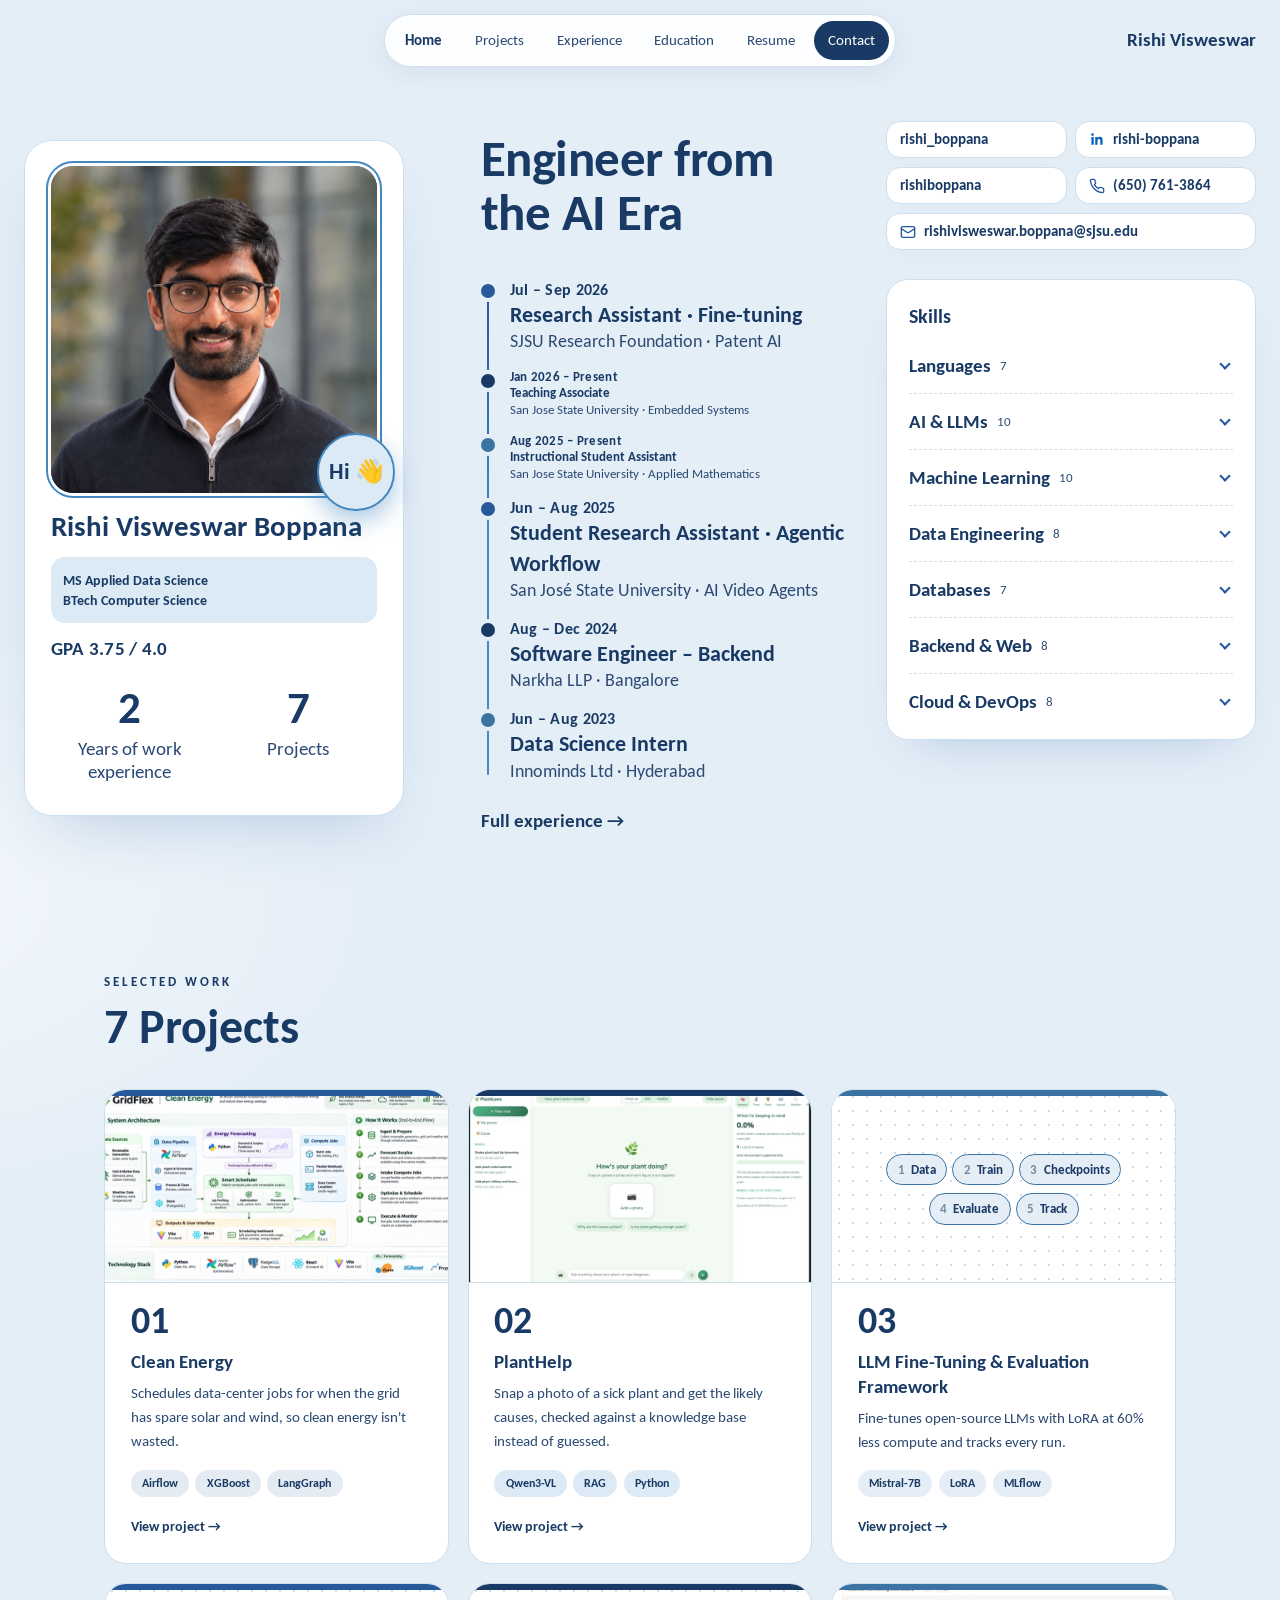
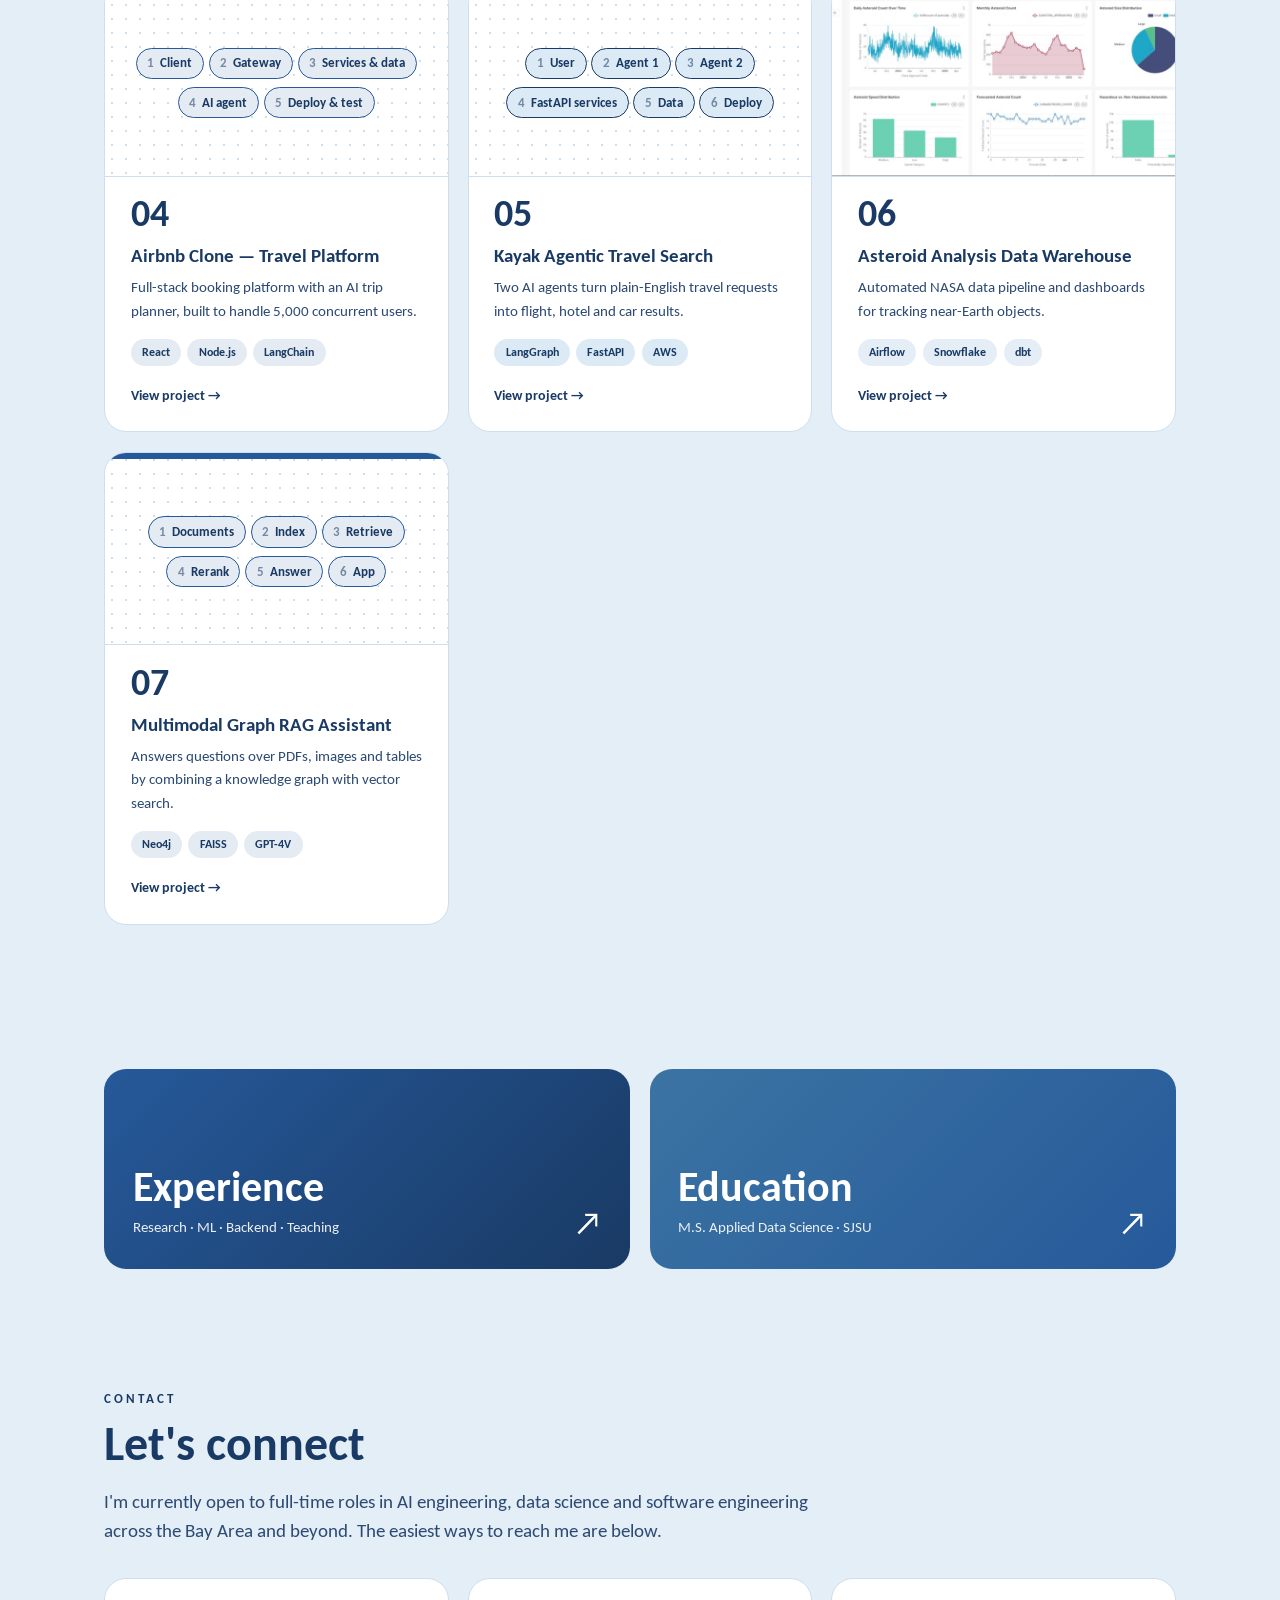
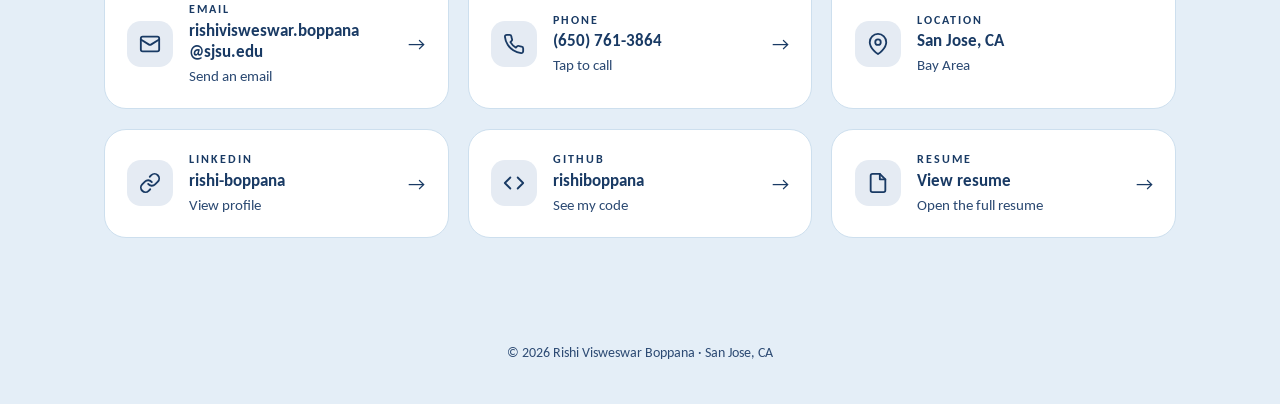
==== commit 33c80528: "Show resume PDF on Resume page, blue palette and hover polish, fix degree to Applied Data Science (M" ====
--- a/index.html
+++ b/index.html
@@ -8,7 +8,7 @@
   <link rel="preconnect" href="https://fonts.googleapis.com" />
   <link rel="preconnect" href="https://fonts.gstatic.com" crossorigin />
   <link href="https://fonts.googleapis.com/css2?family=Carlito:ital,wght@0,400;0,700;1,400;1,700&display=swap" rel="stylesheet" />
-  <link rel="stylesheet" href="style.css" />
+  <link rel="stylesheet" href="style.css?v=20261112b" />
 </head>
 <body>
 
@@ -156,7 +156,7 @@
         <span class="arrow">↗</span>
       </a>
       <a class="tile tile-edu fi" href="education.html">
-        <div><div class="t">Education</div><div class="s">M.S. Applied Data Intelligence · SJSU</div></div>
+        <div><div class="t">Education</div><div class="s">M.S. Applied Data Science · SJSU</div></div>
         <span class="arrow">↗</span>
       </a>
     </div>
@@ -204,6 +204,6 @@
   </div>
 </section>
 
-<script src="site.js"></script>
+<script src="site.js?v=20261112b"></script>
 </body>
 </html>
--- a/style.css
+++ b/style.css
@@ -198,6 +198,8 @@
 .arch-img:hover { transform: translateY(-3px); }
 .arch-img img { display: block; width: 100%; height: auto; }
 .arch-img.narrow { max-width: 732px; }
+.pdf-frame { max-width: 880px; margin: 0 auto; aspect-ratio: 8.5 / 11; background: #fff; border: 1px solid var(--line); border-radius: var(--r); overflow: hidden; box-shadow: 0 24px 48px -28px rgba(25,58,100,.35); }
+.pdf-frame iframe { display: block; width: 100%; height: 100%; border: 0; }
 .arch-note { margin-top: .6rem; font-size: .85rem; color: var(--sub); }
 .steps { list-style: none; counter-reset: s; display: grid; gap: 1rem; }
 .step { counter-increment: s; position: relative; background: var(--card); border: 1px solid var(--line); border-radius: 18px; padding: 1.3rem 1.5rem 1.3rem 4.2rem; }
